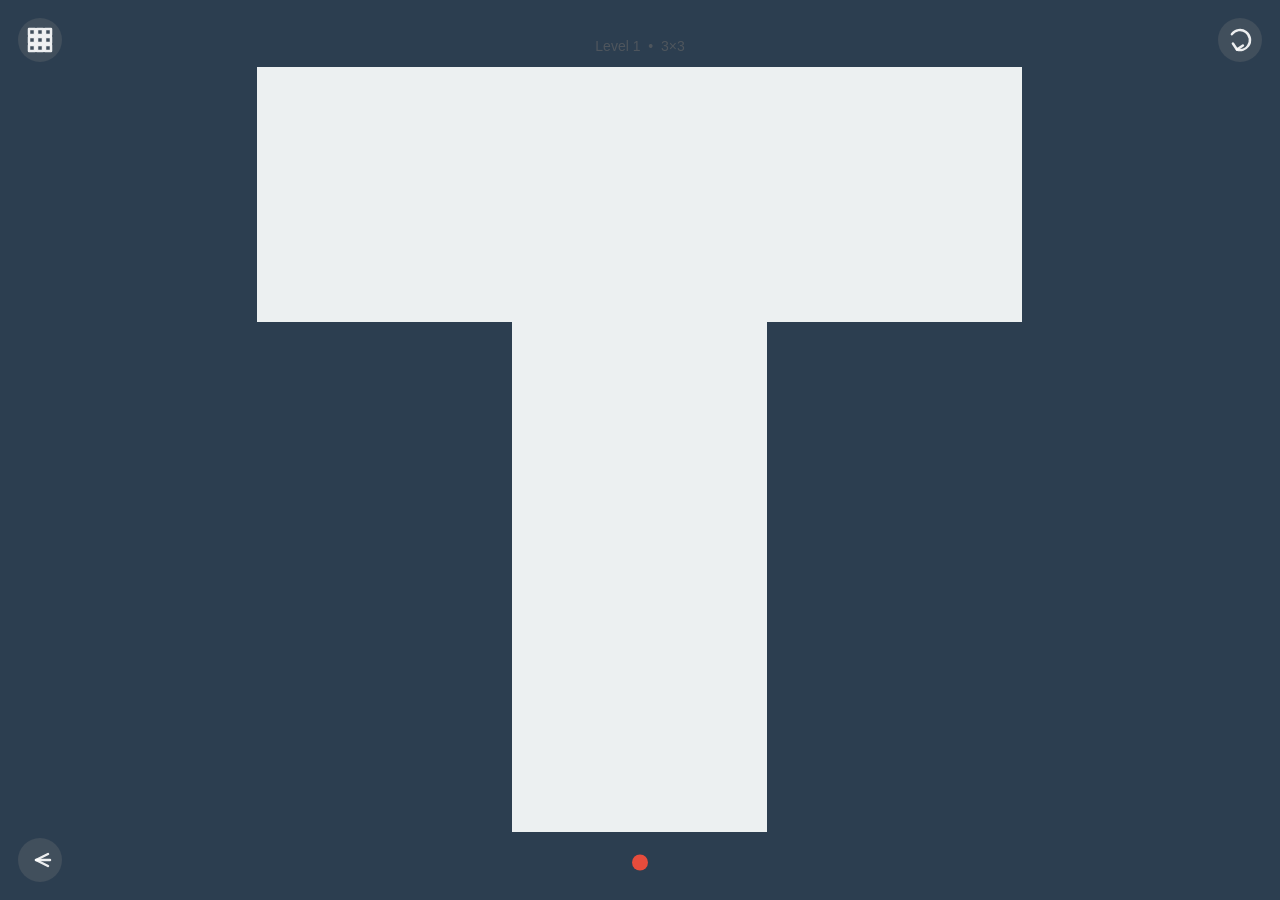
==== parity.html @ 7aa3ce38 "Add files via upload" ====
<!DOCTYPE html>
<html lang="en">
<head>
  <meta charset="UTF-8">
  <meta name="viewport" content="width=device-width, initial-scale=1.0, user-scalable=no">
  <title>Parity</title>
  <style>
    * {
      margin: 0;
      padding: 0;
      box-sizing: border-box;
    }
    html, body {
      width: 100%;
      height: 100%;
      overflow: hidden;
      touch-action: none;
      -webkit-touch-callout: none;
      -webkit-user-select: none;
      user-select: none;
    }
    canvas {
      display: block;
    }
  </style>
</head>
<body>
  <canvas id="game"></canvas>
  <script>
    // ============================================
    // PARITY PUZZLE GAME
    // Like Bicolor - make all cells match the background
    // ============================================

    const canvas = document.getElementById('game');
    const ctx = canvas.getContext('2d');

    // Color Palettes - muted, calm colors like Bicolor
    // tileA = target color (matches background), tileB = contrasting color
    const PALETTES = [
      { tileA: '#2C3E50', tileB: '#ECF0F1', dot: '#E74C3C', bg: '#2C3E50' },  // Dark blue-gray / Off-white
      { tileA: '#34495E', tileB: '#F5F5F5', dot: '#E67E22', bg: '#34495E' },  // Slate / White
      { tileA: '#1ABC9C', tileB: '#2C3E50', dot: '#F1C40F', bg: '#1ABC9C' },  // Teal / Dark
      { tileA: '#ECF0F1', tileB: '#3498DB', dot: '#E74C3C', bg: '#ECF0F1' },  // Off-white / Blue
      { tileA: '#9B59B6', tileB: '#ECF0F1', dot: '#F1C40F', bg: '#9B59B6' },  // Purple / White
      { tileA: '#2C3E50', tileB: '#1ABC9C', dot: '#E74C3C', bg: '#2C3E50' },  // Dark / Teal
      { tileA: '#E8E8E8', tileB: '#333333', dot: '#FF6B6B', bg: '#E8E8E8' },  // Light gray / Dark gray
      { tileA: '#3498DB', tileB: '#ECF0F1', dot: '#F39C12', bg: '#3498DB' },  // Blue / White
      { tileA: '#27AE60', tileB: '#2C3E50', dot: '#F1C40F', bg: '#27AE60' },  // Green / Dark
      { tileA: '#F5F5F5', tileB: '#E74C3C', dot: '#3498DB', bg: '#F5F5F5' },  // White / Red
    ];

    // Puzzle Generator
    // Creates puzzles by working backwards: apply taps to solved state
    function generatePuzzle(gridSize, taps, seed) {
      // Seeded random for reproducible puzzles
      function seededRandom(s) {
        return function() {
          s = Math.sin(s) * 10000;
          return s - Math.floor(s);
        };
      }
      const random = seededRandom(seed);

      // Create solved grid (all parity 0)
      const grid = [];
      for (let r = 0; r < gridSize; r++) {
        grid[r] = [];
        for (let c = 0; c < gridSize; c++) {
          grid[r][c] = { parity: 0 };
        }
      }

      // Generate unique tap positions
      const solution = [];
      const used = new Set();
      while (solution.length < taps) {
        const r = Math.floor(random() * gridSize);
        const c = Math.floor(random() * gridSize);
        const key = `${r},${c}`;
        if (!used.has(key)) {
          used.add(key);
          solution.push({ row: r, col: c });
        }
      }

      // Apply taps to create the puzzle (toggle row and column for each tap)
      for (const tap of solution) {
        // Toggle entire row
        for (let c = 0; c < gridSize; c++) {
          grid[tap.row][c].parity = (grid[tap.row][c].parity + 1) % 2;
        }
        // Toggle entire column (except tapped cell, already done)
        for (let r = 0; r < gridSize; r++) {
          if (r !== tap.row) {
            grid[r][tap.col].parity = (grid[r][tap.col].parity + 1) % 2;
          }
        }
      }

      return { grid, solution, tapsRequired: taps };
    }

    // Generate 100 levels with increasing difficulty
    function generateAllLevels() {
      const levels = [];
      let levelId = 1;

      // Difficulty progression
      const difficulties = [
        // Levels 1-3: 3x3, 1 tap (quick tutorial)
        ...Array(3).fill({ gridSize: 3, taps: 1 }),
        // Levels 4-12: 3x3, 2 taps
        ...Array(9).fill({ gridSize: 3, taps: 2 }),
        // Levels 13-20: 3x3, 3 taps
        ...Array(8).fill({ gridSize: 3, taps: 3 }),
        // Levels 21-28: 4x4, 2 taps
        ...Array(8).fill({ gridSize: 4, taps: 2 }),
        // Levels 29-36: 4x4, 3 taps
        ...Array(8).fill({ gridSize: 4, taps: 3 }),
        // Levels 37-44: 4x4, 4 taps
        ...Array(8).fill({ gridSize: 4, taps: 4 }),
        // Levels 45-52: 5x5, 3 taps
        ...Array(8).fill({ gridSize: 5, taps: 3 }),
        // Levels 53-60: 5x5, 4 taps
        ...Array(8).fill({ gridSize: 5, taps: 4 }),
        // Levels 61-68: 6x6, 4 taps
        ...Array(8).fill({ gridSize: 6, taps: 4 }),
        // Levels 69-76: 6x6, 5 taps
        ...Array(8).fill({ gridSize: 6, taps: 5 }),
        // Levels 77-84: 7x7, 4 taps
        ...Array(8).fill({ gridSize: 7, taps: 4 }),
        // Levels 85-92: 7x7, 5 taps
        ...Array(8).fill({ gridSize: 7, taps: 5 }),
        // Levels 93-100: 7x7, 6 taps
        ...Array(8).fill({ gridSize: 7, taps: 6 }),
      ];

      for (let i = 0; i < 100; i++) {
        const { gridSize, taps } = difficulties[i];
        const seed = 12345 + i * 777; // Consistent seeds for reproducible puzzles
        const puzzle = generatePuzzle(gridSize, taps, seed);

        levels.push({
          id: levelId++,
          gridSize,
          palette: i % PALETTES.length,
          initial: puzzle.grid,
          solution: puzzle.solution,
          tapsRequired: puzzle.tapsRequired,
        });
      }

      return levels;
    }

    const LEVELS = generateAllLevels();

    // Game State
    let state = {
      currentLevel: 0,
      grid: [],
      tapsRemaining: 0,
      history: [],
      completedLevels: [],
      showingLevelSelect: false,
      showingWin: false,
      winTime: 0,
      animating: false,
    };

    // Animation State
    let animations = [];

    // Layout
    let layout = {
      gridX: 0,
      gridY: 0,
      gridSize: 0,
      cellSize: 0,
    };

    // Input tracking
    let pointerStart = null;

    // ============================================
    // UTILITY FUNCTIONS
    // ============================================

    function deepCopy(obj) {
      return JSON.parse(JSON.stringify(obj));
    }

    function hexToRgba(hex, alpha) {
      const r = parseInt(hex.slice(1, 3), 16);
      const g = parseInt(hex.slice(3, 5), 16);
      const b = parseInt(hex.slice(5, 7), 16);
      return `rgba(${r}, ${g}, ${b}, ${alpha})`;
    }

    // ============================================
    // CANVAS SETUP
    // ============================================

    function resizeCanvas() {
      const dpr = window.devicePixelRatio || 1;
      canvas.width = window.innerWidth * dpr;
      canvas.height = window.innerHeight * dpr;
      canvas.style.width = window.innerWidth + 'px';
      canvas.style.height = window.innerHeight + 'px';
      ctx.scale(dpr, dpr);
      calculateLayout();
    }

    function calculateLayout() {
      const w = window.innerWidth;
      const h = window.innerHeight;
      const level = LEVELS[state.currentLevel];
      const gridCount = level ? level.gridSize : 3;

      // Grid takes 85% of the smaller dimension
      const maxSize = Math.min(w, h) * 0.85;
      layout.gridSize = maxSize;
      layout.cellSize = maxSize / gridCount;
      layout.gridX = (w - maxSize) / 2;
      layout.gridY = (h - maxSize) / 2;
    }

    // ============================================
    // LEVEL MANAGEMENT
    // ============================================

    function loadLevel(levelIndex) {
      const level = LEVELS[levelIndex];
      state.currentLevel = levelIndex;
      state.grid = deepCopy(level.initial);
      state.tapsRemaining = level.tapsRequired;
      state.history = [];
      state.showingWin = false;
      state.showingLevelSelect = false;
      state.animating = false;
      animations = [];
      calculateLayout();
      saveProgress();
    }

    function checkWin() {
      const level = LEVELS[state.currentLevel];
      const grid = state.grid;

      // Must use exactly the right number of taps
      if (state.tapsRemaining !== 0) return false;

      // All cells must be parity 0 (matching background)
      for (let r = 0; r < level.gridSize; r++) {
        for (let c = 0; c < level.gridSize; c++) {
          if (grid[r][c].parity !== 0) return false;
        }
      }
      return true;
    }

    function handleWin() {
      state.showingWin = true;
      state.winTime = performance.now();
      if (!state.completedLevels.includes(state.currentLevel)) {
        state.completedLevels.push(state.currentLevel);
      }
      saveProgress();
    }

    // ============================================
    // GAME LOGIC
    // ============================================

    function handleTap(row, col, tapX = 0.5, tapY = 0.5) {
      if (state.showingWin || state.showingLevelSelect || state.animating) return;
      if (state.tapsRemaining <= 0) return;

      const level = LEVELS[state.currentLevel];
      const gridSize = level.gridSize;

      // Block further taps during animation
      state.animating = true;

      // Save state for undo (including tapsRemaining)
      state.history.push({ grid: deepCopy(state.grid), tapsRemaining: state.tapsRemaining });

      // Decrement taps remaining
      state.tapsRemaining--;

      // Keep only last 50 moves for memory
      if (state.history.length > 50) {
        state.history.shift();
      }

      // Calculate max distance for wave timing
      let maxDist = 0;
      const pulseDuration = 300;
      const waveDelay = 80;

      // Tapped cell pulses first
      toggleCell(row, col, 0, 'pulse', pulseDuration);

      // Toggle rest of row with wave delay from tap point
      for (let c = 0; c < gridSize; c++) {
        if (c !== col) {
          const dist = Math.abs(c - col);
          maxDist = Math.max(maxDist, dist);
          toggleCell(row, c, dist * waveDelay, 'pulse', pulseDuration);
        }
      }

      // Toggle rest of column with wave delay from tap point
      for (let r = 0; r < gridSize; r++) {
        if (r !== row) {
          const dist = Math.abs(r - row);
          maxDist = Math.max(maxDist, dist);
          toggleCell(r, col, dist * waveDelay, 'pulse', pulseDuration);
        }
      }

      // Check win and re-enable tapping after animations complete
      const animDuration = maxDist * waveDelay + pulseDuration;
      setTimeout(() => {
        state.animating = false;
        if (checkWin()) {
          handleWin();
        }
      }, animDuration + 50);

      saveProgress();
    }

    function toggleCell(row, col, delay = 0, direction = 'horizontal', duration = 300) {
      const cell = state.grid[row][col];
      const previousParity = cell.parity;

      // Toggle parity
      cell.parity = (cell.parity + 1) % 2;

      // Add wave flip animation - stores previous state for smooth transition
      animations.push({
        type: 'flip',
        row,
        col,
        direction,
        startTime: performance.now() + delay,
        duration,
        previousParity,
      });
    }

    function undo() {
      if (state.history.length > 0 && !state.showingWin && !state.showingLevelSelect) {
        const prevState = state.history.pop();
        state.grid = prevState.grid;
        state.tapsRemaining = prevState.tapsRemaining;
        state.animating = false;
        animations = [];
        saveProgress();
      }
    }

    function resetLevel() {
      if (!state.showingLevelSelect) {
        loadLevel(state.currentLevel);
      }
    }

    // ============================================
    // PERSISTENCE
    // ============================================

    function saveProgress() {
      const saveData = {
        currentLevel: state.currentLevel,
        grid: state.grid,
        tapsRemaining: state.tapsRemaining,
        history: state.history,
        completedLevels: state.completedLevels,
      };
      try {
        localStorage.setItem('parity_save_v2', JSON.stringify(saveData));
      } catch (e) {
        // Storage might be full or unavailable
      }
    }

    function loadProgress() {
      try {
        const saved = localStorage.getItem('parity_save_v2');
        if (saved) {
          const data = JSON.parse(saved);
          state.completedLevels = data.completedLevels || [];
          if (data.currentLevel !== undefined && data.grid) {
            state.currentLevel = data.currentLevel;
            state.grid = data.grid;
            state.tapsRemaining = data.tapsRemaining;
            state.history = data.history || [];
            calculateLayout();
            return true;
          }
        }
      } catch (e) {
        // Corrupted save, start fresh
      }
      return false;
    }

    // ============================================
    // INPUT HANDLING
    // ============================================

    function getPointerPos(e) {
      const rect = canvas.getBoundingClientRect();
      const x = (e.touches ? e.touches[0].clientX : e.clientX) - rect.left;
      const y = (e.touches ? e.touches[0].clientY : e.clientY) - rect.top;
      return { x, y };
    }

    function screenToGrid(x, y) {
      const level = LEVELS[state.currentLevel];
      const gridSize = level.gridSize;

      const relX = x - layout.gridX;
      const relY = y - layout.gridY;

      if (relX < 0 || relY < 0 || relX > layout.gridSize || relY > layout.gridSize) {
        return null;
      }

      const col = Math.floor(relX / layout.cellSize);
      const row = Math.floor(relY / layout.cellSize);

      if (row < 0 || row >= gridSize || col < 0 || col >= gridSize) {
        return null;
      }

      return { row, col };
    }

    function checkCornerIcon(x, y) {
      const iconSize = 40;
      const margin = 20;
      const w = window.innerWidth;
      const h = window.innerHeight;

      // Top-left: Level select
      if (x < margin + iconSize && y < margin + iconSize) {
        return 'levelSelect';
      }
      // Top-right: Reset
      if (x > w - margin - iconSize && y < margin + iconSize) {
        return 'reset';
      }
      // Bottom-left: Undo
      if (x < margin + iconSize && y > h - margin - iconSize) {
        return 'undo';
      }
      return null;
    }

    function handlePointerDown(e) {
      e.preventDefault();
      pointerStart = getPointerPos(e);
    }

    function handlePointerUp(e) {
      e.preventDefault();
      if (!pointerStart) return;

      const pos = e.changedTouches ?
        { x: e.changedTouches[0].clientX - canvas.getBoundingClientRect().left,
          y: e.changedTouches[0].clientY - canvas.getBoundingClientRect().top } :
        getPointerPos(e);

      const dx = pos.x - pointerStart.x;
      const dy = pos.y - pointerStart.y;
      const dist = Math.sqrt(dx * dx + dy * dy);

      // Only register as tap if movement < 10px
      if (dist < 10) {
        handleClick(pos.x, pos.y);
      }

      pointerStart = null;
    }

    function handleClick(x, y) {
      // Check for win screen tap
      if (state.showingWin) {
        const elapsed = performance.now() - state.winTime;
        if (elapsed > 500) {
          // Auto-advance to next level or back to level select
          if (state.currentLevel < LEVELS.length - 1) {
            loadLevel(state.currentLevel + 1);
          } else {
            state.showingLevelSelect = true;
            state.showingWin = false;
          }
        }
        return;
      }

      // Check for level select screen
      if (state.showingLevelSelect) {
        const selected = getLevelSelectHit(x, y);
        if (selected !== null) {
          loadLevel(selected);
        }
        return;
      }

      // Check corner icons
      const icon = checkCornerIcon(x, y);
      if (icon === 'levelSelect') {
        state.showingLevelSelect = true;
        levelSelectPage = Math.floor(state.currentLevel / levelsPerPage);
        return;
      }
      if (icon === 'reset') {
        resetLevel();
        return;
      }
      if (icon === 'undo') {
        undo();
        return;
      }

      // Check grid tap
      const cell = screenToGrid(x, y);
      if (cell) {
        // Calculate tap position within cell (0-1 range)
        const cellX = layout.gridX + cell.col * layout.cellSize;
        const cellY = layout.gridY + cell.row * layout.cellSize;
        const tapX = (x - cellX) / layout.cellSize;
        const tapY = (y - cellY) / layout.cellSize;
        handleTap(cell.row, cell.col, tapX, tapY);
      }
    }

    function getLevelSelectHit(x, y) {
      const w = window.innerWidth;
      const h = window.innerHeight;
      const cols = 5;
      const rows = 4;
      const cellSize = Math.min(w * 0.9 / cols, h * 0.65 / rows);
      const gridW = cols * cellSize;
      const gridH = rows * cellSize;
      const startX = (w - gridW) / 2;
      const startY = (h - gridH) / 2 + 20;

      const totalPages = Math.ceil(LEVELS.length / levelsPerPage);

      // Check left arrow
      if (x < 50 && y > h / 2 - 30 && y < h / 2 + 30 && levelSelectPage > 0) {
        levelSelectPage--;
        return null;
      }

      // Check right arrow
      if (x > w - 50 && y > h / 2 - 30 && y < h / 2 + 30 && levelSelectPage < totalPages - 1) {
        levelSelectPage++;
        return null;
      }

      const col = Math.floor((x - startX) / cellSize);
      const row = Math.floor((y - startY) / cellSize);

      if (col >= 0 && col < cols && row >= 0 && row < rows) {
        const idx = row * cols + col;
        const level = levelSelectPage * levelsPerPage + idx;
        if (level < LEVELS.length) {
          return level;
        }
      }
      return null;
    }

    // ============================================
    // RENDERING
    // ============================================

    function render() {
      const now = performance.now();
      const w = window.innerWidth;
      const h = window.innerHeight;
      const level = LEVELS[state.currentLevel];
      const palette = PALETTES[level.palette];

      // Clear with background color (target color = tileA)
      ctx.fillStyle = palette.bg;
      ctx.fillRect(0, 0, w, h);

      if (state.showingLevelSelect) {
        renderLevelSelect();
      } else {
        renderGrid(now);
        renderTapsRemaining();
        renderCornerIcons();

        if (state.showingWin) {
          renderWinOverlay(now);
        }
      }

      // Clean up finished animations
      animations = animations.filter(a => now < a.startTime + a.duration);

      requestAnimationFrame(render);
    }

    function renderGrid(now) {
      const level = LEVELS[state.currentLevel];
      const palette = PALETTES[level.palette];
      const gridSize = level.gridSize;

      for (let r = 0; r < gridSize; r++) {
        for (let c = 0; c < gridSize; c++) {
          const cell = state.grid[r][c];
          // Round to whole pixels and add 1px overlap to prevent gaps
          const x = Math.floor(layout.gridX + c * layout.cellSize);
          const y = Math.floor(layout.gridY + r * layout.cellSize);
          const centerX = x + layout.cellSize / 2;
          const centerY = y + layout.cellSize / 2;

          // Get slide animation for this cell (active or pending)
          let slideAnim = null;

          for (const anim of animations) {
            if (anim.row === r && anim.col === c && anim.type === 'flip') {
              const elapsed = now - anim.startTime;
              if (elapsed < anim.duration) {
                slideAnim = { elapsed, anim };
              }
            }
          }

          // Draw cell with pulse compression animation
          const baseSize = layout.cellSize;

          // Helper to draw rect with individual corner radii [tl, tr, br, bl]
          function drawRoundedRectCorners(rx, ry, rw, rh, radii) {
            const [tl, tr, br, bl] = radii;
            ctx.beginPath();
            ctx.moveTo(rx + tl, ry);
            ctx.lineTo(rx + rw - tr, ry);
            if (tr > 0) {
              ctx.arcTo(rx + rw, ry, rx + rw, ry + tr, tr);
            }
            ctx.lineTo(rx + rw, ry + rh - br);
            if (br > 0) {
              ctx.arcTo(rx + rw, ry + rh, rx + rw - br, ry + rh, br);
            }
            ctx.lineTo(rx + bl, ry + rh);
            if (bl > 0) {
              ctx.arcTo(rx, ry + rh, rx, ry + rh - bl, bl);
            }
            ctx.lineTo(rx, ry + tl);
            if (tl > 0) {
              ctx.arcTo(rx, ry, rx + tl, ry, tl);
            }
            ctx.closePath();
            ctx.fill();
          }

          // Helper to blend two hex colors
          function blendColors(color1, color2, t) {
            const r1 = parseInt(color1.slice(1, 3), 16);
            const g1 = parseInt(color1.slice(3, 5), 16);
            const b1 = parseInt(color1.slice(5, 7), 16);
            const r2 = parseInt(color2.slice(1, 3), 16);
            const g2 = parseInt(color2.slice(3, 5), 16);
            const b2 = parseInt(color2.slice(5, 7), 16);
            const rm = Math.round(r1 + (r2 - r1) * t);
            const gm = Math.round(g1 + (g2 - g1) * t);
            const bm = Math.round(b1 + (b2 - b1) * t);
            return `rgb(${rm},${gm},${bm})`;
          }

          // Get current display parity for this cell
          let displayParity = cell.parity;
          let isAnimating = false;
          let animProgress = 0;

          if (slideAnim) {
            const { elapsed, anim } = slideAnim;
            if (elapsed < 0) {
              displayParity = anim.previousParity;
            } else {
              isAnimating = true;
              animProgress = elapsed / anim.duration;
              displayParity = animProgress < 0.5 ? anim.previousParity : cell.parity;
            }
          }

          if (isAnimating) {
            const { elapsed, anim } = slideAnim;
            const prevColor = anim.previousParity === 0 ? palette.tileA : palette.tileB;
            const currColor = cell.parity === 0 ? palette.tileA : palette.tileB;
            const t = animProgress;

            // Fluffy pulse: 1.0 → 0.85 → 1.0
            const pulseAmount = Math.sin(t * Math.PI);
            const scale = 1 - 0.15 * pulseAmount;

            // Rounding during animation
            const animRadius = baseSize * 0.2 * pulseAmount;

            // Smooth color blend through midpoint
            let displayColor;
            if (t < 0.35) {
              displayColor = blendColors(prevColor, currColor, t / 0.35 * 0.5);
            } else if (t < 0.65) {
              displayColor = blendColors(prevColor, currColor, 0.5);
            } else {
              displayColor = blendColors(prevColor, currColor, 0.5 + (t - 0.65) / 0.35 * 0.5);
            }

            // Calculate scaled dimensions from center
            const scaledSize = baseSize * scale;
            const offsetX = (baseSize - scaledSize) / 2;
            const offsetY = (baseSize - scaledSize) / 2;

            // Draw scaled rounded cell
            ctx.fillStyle = displayColor;
            drawRoundedRectCorners(x + offsetX, y + offsetY, scaledSize, scaledSize, [animRadius, animRadius, animRadius, animRadius]);
          } else {
            // No animation - draw simple rectangle
            ctx.fillStyle = displayParity === 0 ? palette.tileA : palette.tileB;
            ctx.fillRect(Math.floor(x), Math.floor(y), Math.ceil(baseSize), Math.ceil(baseSize));
          }
        }
      }
    }

    function renderTapsRemaining() {
      const w = window.innerWidth;
      const level = LEVELS[state.currentLevel];
      const palette = PALETTES[level.palette];

      // Draw taps remaining as dots at bottom center
      const dotRadius = 8;
      const dotSpacing = 24;
      const totalTaps = level.tapsRequired;
      const totalWidth = (totalTaps - 1) * dotSpacing;
      const startX = w / 2 - totalWidth / 2;
      const dotY = layout.gridY + layout.gridSize + 30;

      for (let i = 0; i < totalTaps; i++) {
        ctx.beginPath();
        ctx.arc(startX + i * dotSpacing, dotY, dotRadius, 0, Math.PI * 2);
        // Filled for remaining, hollow for used
        if (i < state.tapsRemaining) {
          ctx.fillStyle = palette.dot;
          ctx.fill();
        } else {
          ctx.strokeStyle = hexToRgba(palette.dot, 0.3);
          ctx.lineWidth = 2;
          ctx.stroke();
        }
      }

      // Show level number and grid size
      ctx.fillStyle = hexToRgba('#666666', 0.6);
      ctx.font = '14px -apple-system, BlinkMacSystemFont, sans-serif';
      ctx.textAlign = 'center';
      ctx.textBaseline = 'middle';
      ctx.fillText(`Level ${state.currentLevel + 1}  •  ${level.gridSize}×${level.gridSize}`, w / 2, layout.gridY - 20);

      // Show message if out of taps but not solved
      if (state.tapsRemaining === 0 && !state.animating) {
        // Check if solved
        let solved = true;
        for (let r = 0; r < level.gridSize && solved; r++) {
          for (let c = 0; c < level.gridSize && solved; c++) {
            if (state.grid[r][c].parity !== 0) solved = false;
          }
        }
        if (!solved) {
          ctx.fillStyle = hexToRgba('#e74c3c', 0.8);
          ctx.font = '16px -apple-system, BlinkMacSystemFont, sans-serif';
          ctx.fillText('Tap undo or reset to try again', w / 2, dotY + 30);
        }
      }
    }

    function renderCornerIcons() {
      const iconSize = 24;
      const margin = 28;
      const w = window.innerWidth;
      const h = window.innerHeight;
      const bgSize = 44;

      // Draw semi-transparent backgrounds for better visibility
      ctx.fillStyle = 'rgba(128, 128, 128, 0.25)';

      // Top-left background
      ctx.beginPath();
      ctx.arc(margin + iconSize / 2, margin + iconSize / 2, bgSize / 2, 0, Math.PI * 2);
      ctx.fill();

      // Top-right background
      ctx.beginPath();
      ctx.arc(w - margin - iconSize / 2, margin + iconSize / 2, bgSize / 2, 0, Math.PI * 2);
      ctx.fill();

      // Bottom-left background
      ctx.beginPath();
      ctx.arc(margin + iconSize / 2, h - margin - iconSize / 2, bgSize / 2, 0, Math.PI * 2);
      ctx.fill();

      // Icon stroke style - use contrasting color
      ctx.strokeStyle = 'rgba(255, 255, 255, 0.9)';
      ctx.lineWidth = 2.5;
      ctx.lineCap = 'round';
      ctx.lineJoin = 'round';

      // Top-left: Grid icon (level select)
      const gx = margin;
      const gy = margin;
      const gs = iconSize / 3;
      for (let i = 0; i < 3; i++) {
        for (let j = 0; j < 3; j++) {
          ctx.strokeRect(gx + j * gs + 1, gy + i * gs + 1, gs - 2, gs - 2);
        }
      }

      // Top-right: Refresh icon (reset)
      const rx = w - margin - iconSize / 2;
      const ry = margin + iconSize / 2;
      const rr = iconSize / 2 - 2;
      ctx.beginPath();
      ctx.arc(rx, ry, rr, -Math.PI * 0.8, Math.PI * 0.6);
      ctx.stroke();
      // Arrow head
      const arrowX = rx + rr * Math.cos(Math.PI * 0.6);
      const arrowY = ry + rr * Math.sin(Math.PI * 0.6);
      ctx.beginPath();
      ctx.moveTo(arrowX - 4, arrowY - 6);
      ctx.lineTo(arrowX, arrowY);
      ctx.lineTo(arrowX + 6, arrowY - 4);
      ctx.stroke();

      // Bottom-left: Undo arrow
      const ux = margin + iconSize / 2;
      const uy = h - margin - iconSize / 2;
      ctx.beginPath();
      ctx.moveTo(ux + 8, uy - 6);
      ctx.lineTo(ux - 4, uy);
      ctx.lineTo(ux + 8, uy + 6);
      ctx.stroke();
      ctx.beginPath();
      ctx.moveTo(ux - 4, uy);
      ctx.lineTo(ux + 10, uy);
      ctx.stroke();
    }

    // Level select pagination
    let levelSelectPage = 0;
    const levelsPerPage = 20;

    function renderLevelSelect() {
      const w = window.innerWidth;
      const h = window.innerHeight;
      const cols = 5;
      const rows = 4;
      const cellSize = Math.min(w * 0.9 / cols, h * 0.65 / rows);
      const gridW = cols * cellSize;
      const gridH = rows * cellSize;
      const startX = (w - gridW) / 2;
      const startY = (h - gridH) / 2 + 20;

      const totalPages = Math.ceil(LEVELS.length / levelsPerPage);
      const startLevel = levelSelectPage * levelsPerPage;
      const endLevel = Math.min(startLevel + levelsPerPage, LEVELS.length);

      // Background
      ctx.fillStyle = PALETTES[0].bg;
      ctx.fillRect(0, 0, w, h);

      // Title with page info
      ctx.fillStyle = '#666666';
      ctx.font = 'bold 20px -apple-system, BlinkMacSystemFont, sans-serif';
      ctx.textAlign = 'center';
      ctx.fillText(`Levels ${startLevel + 1}-${endLevel}`, w / 2, startY - 30);

      // Level cells
      for (let i = startLevel; i < endLevel; i++) {
        const idx = i - startLevel;
        const row = Math.floor(idx / cols);
        const col = idx % cols;
        const x = startX + col * cellSize + 4;
        const y = startY + row * cellSize + 4;
        const size = cellSize - 8;

        const level = LEVELS[i];
        const palette = PALETTES[level.palette];
        const completed = state.completedLevels.includes(i);

        // Cell background
        ctx.fillStyle = completed ? palette.tileA : palette.tileB;
        ctx.fillRect(x, y, size, size);

        // Level number
        ctx.fillStyle = completed ? '#ffffff' : '#555555';
        ctx.font = 'bold 16px -apple-system, BlinkMacSystemFont, sans-serif';
        ctx.textAlign = 'center';
        ctx.textBaseline = 'middle';
        ctx.fillText(String(i + 1), x + size / 2, y + size / 2);

        // Small indicator for taps required
        ctx.fillStyle = hexToRgba('#666666', 0.5);
        ctx.font = '10px -apple-system, BlinkMacSystemFont, sans-serif';
        ctx.fillText(`${level.tapsRequired} tap${level.tapsRequired > 1 ? 's' : ''}`, x + size / 2, y + size - 10);
      }

      // Page navigation arrows
      ctx.fillStyle = '#666666';
      ctx.font = 'bold 30px -apple-system, BlinkMacSystemFont, sans-serif';
      ctx.textBaseline = 'middle';

      // Left arrow
      if (levelSelectPage > 0) {
        ctx.textAlign = 'left';
        ctx.fillText('‹', 20, h / 2);
      }

      // Right arrow
      if (levelSelectPage < totalPages - 1) {
        ctx.textAlign = 'right';
        ctx.fillText('›', w - 20, h / 2);
      }

      // Page dots
      const dotY = startY + gridH + 25;
      const dotSpacing = 15;
      const dotsStartX = w / 2 - (totalPages - 1) * dotSpacing / 2;
      for (let p = 0; p < totalPages; p++) {
        ctx.beginPath();
        ctx.arc(dotsStartX + p * dotSpacing, dotY, p === levelSelectPage ? 5 : 3, 0, Math.PI * 2);
        ctx.fillStyle = p === levelSelectPage ? '#666666' : '#cccccc';
        ctx.fill();
      }
    }

    function renderWinOverlay(now) {
      const w = window.innerWidth;
      const h = window.innerHeight;
      const elapsed = now - state.winTime;
      const alpha = Math.min(1, elapsed / 300) * 0.85;

      // Semi-transparent overlay
      ctx.fillStyle = hexToRgba('#ffffff', alpha);
      ctx.fillRect(0, 0, w, h);

      if (elapsed > 200) {
        const textAlpha = Math.min(1, (elapsed - 200) / 200);
        ctx.fillStyle = hexToRgba('#555555', textAlpha);
        ctx.font = 'bold 32px -apple-system, BlinkMacSystemFont, sans-serif';
        ctx.textAlign = 'center';
        ctx.textBaseline = 'middle';

        const isLastLevel = state.currentLevel === LEVELS.length - 1;
        const message = isLastLevel ? 'Congratulations!' : 'Level Complete!';
        ctx.fillText(message, w / 2, h / 2 - 20);

        ctx.font = '18px -apple-system, BlinkMacSystemFont, sans-serif';
        const subMessage = isLastLevel ? 'You finished all levels!' : 'Tap to continue';
        ctx.fillText(subMessage, w / 2, h / 2 + 20);
      }
    }

    // ============================================
    // INITIALIZATION
    // ============================================

    function init() {
      // Setup canvas
      resizeCanvas();
      window.addEventListener('resize', resizeCanvas);

      // Load saved progress or start fresh
      if (!loadProgress()) {
        loadLevel(0);
      }

      // Input events
      canvas.addEventListener('pointerdown', handlePointerDown);
      canvas.addEventListener('pointerup', handlePointerUp);
      canvas.addEventListener('pointercancel', () => { pointerStart = null; });

      // Prevent context menu on long press
      canvas.addEventListener('contextmenu', e => e.preventDefault());

      // Save on visibility change and before unload
      document.addEventListener('visibilitychange', () => {
        if (document.visibilityState === 'hidden') {
          saveProgress();
        }
      });
      window.addEventListener('beforeunload', saveProgress);

      // Start render loop
      requestAnimationFrame(render);
    }

    init();
  </script>
</body>
</html>
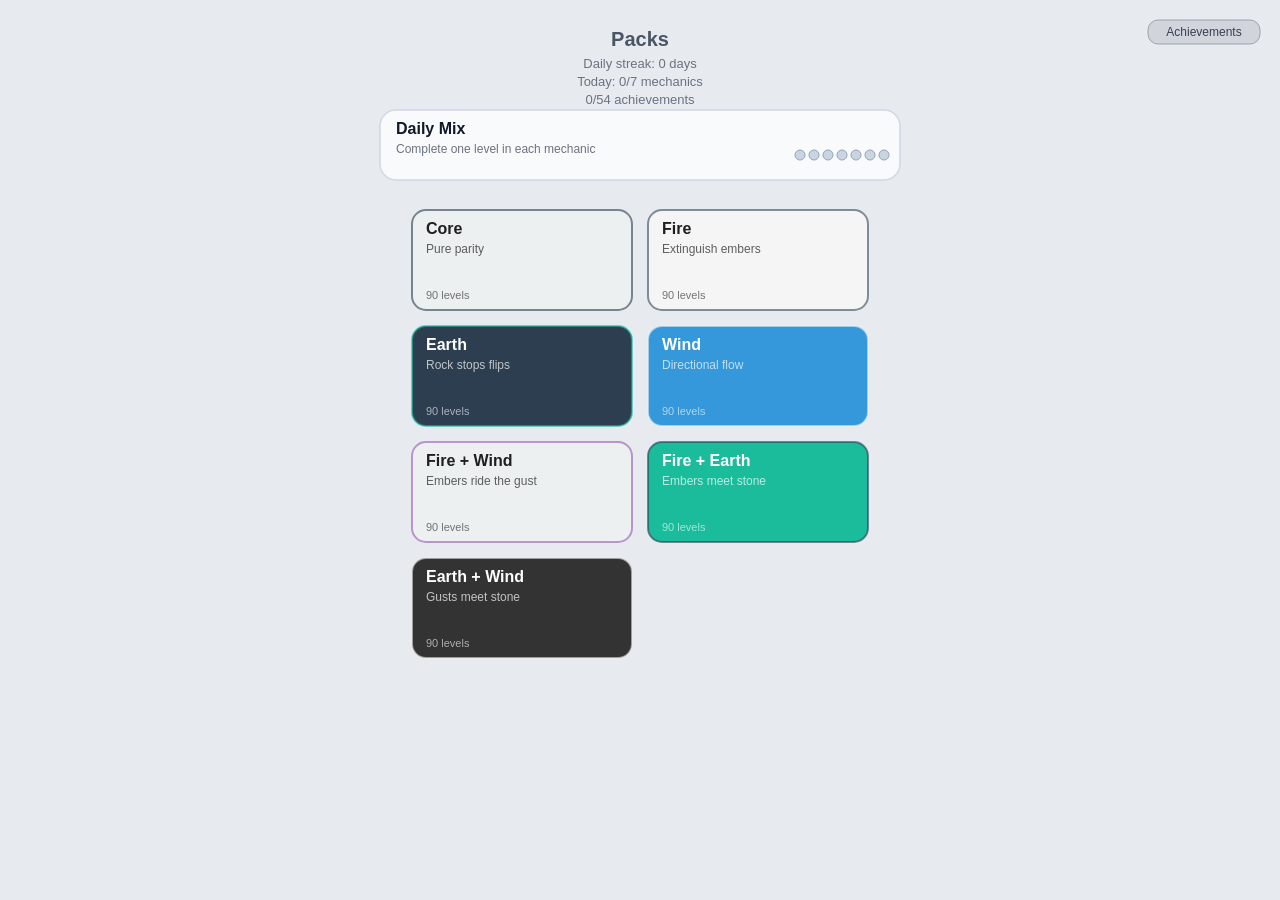
==== commit 672a4a00: "updated puzzle" ====
--- a/parity.html
+++ b/parity.html
@@ -50,123 +50,1551 @@
       { tileA: '#F5F5F5', tileB: '#E74C3C', dot: '#3498DB', bg: '#F5F5F5' },  // White / Red
     ];
 
-    // Puzzle Generator
-    // Creates puzzles by working backwards: apply taps to solved state
-    function generatePuzzle(gridSize, taps, seed) {
-      // Seeded random for reproducible puzzles
-      function seededRandom(s) {
-        return function() {
-          s = Math.sin(s) * 10000;
-          return s - Math.floor(s);
-        };
-      }
-      const random = seededRandom(seed);
-
-      // Create solved grid (all parity 0)
+    // Build puzzles from fixed solutions
+    function buildGridFromSolution(gridSize, solution, options = {}) {
       const grid = [];
       for (let r = 0; r < gridSize; r++) {
         grid[r] = [];
         for (let c = 0; c < gridSize; c++) {
-          grid[r][c] = { parity: 0 };
-        }
-      }
-
-      // Generate unique tap positions
-      const solution = [];
-      const used = new Set();
-      while (solution.length < taps) {
+          grid[r][c] = { parity: 0, dot: 0, block: 0, echo: 0, wind: 0, windDir: 0 };
+        }
+      }
+
+      const blockMask = options.blocks || null;
+      if (blockMask) {
+        for (const block of blockMask) {
+          grid[block.row][block.col].block = 1;
+        }
+      }
+
+      const echoCells = options.echoCells || null;
+      let echoState = null;
+      if (echoCells) {
+        for (const cell of echoCells) {
+          grid[cell.row][cell.col].echo = 1;
+        }
+        if (options.mechanic === 'echo') {
+          const remaining = new Set(echoCells.map(cell => `${cell.row},${cell.col}`));
+          echoState = { remaining, consumeGrid: false };
+        }
+      }
+
+      const windCells = options.windCells || null;
+      if (windCells) {
+        for (const cell of windCells) {
+          grid[cell.row][cell.col].wind = 1;
+          grid[cell.row][cell.col].windDir = cell.dir;
+        }
+      }
+
+      for (const tap of solution) {
+        applyTapToGrid(grid, tap.row, tap.col, gridSize, options.mechanic || 'classic', blockMask, echoState);
+      }
+
+      if (windCells) {
+        for (const cell of windCells) {
+          grid[cell.row][cell.col].wind = 1;
+          grid[cell.row][cell.col].windDir = cell.dir;
+        }
+      }
+
+      return grid;
+    }
+
+    function createSeededRandom(seed) {
+      return function() {
+        seed = Math.sin(seed) * 10000;
+        return seed - Math.floor(seed);
+      };
+    }
+
+    function mechanicHas(mechanic, token) {
+      if (!mechanic) return false;
+      if (mechanic === token) return true;
+      if (mechanic === 'classic') return token === 'classic';
+      return mechanic.split('+').includes(token);
+    }
+
+    function scorePuzzleInterestingness(grid, solution, gridSize) {
+      let score = 0;
+
+      let parity1Count = 0;
+      for (let r = 0; r < gridSize; r++) {
+        for (let c = 0; c < gridSize; c++) {
+          if (grid[r][c].parity === 1) {
+            parity1Count++;
+          }
+        }
+      }
+
+      const totalCells = gridSize * gridSize;
+      const parity1Ratio = parity1Count / totalCells;
+      const optimalRatio = 0.45;
+      const ratioScore = 18 * (1 - Math.abs(parity1Ratio - optimalRatio) / optimalRatio);
+      score += Math.max(0, ratioScore);
+
+      let solidBlocks = 0;
+      for (let r = 0; r < gridSize - 1; r++) {
+        for (let c = 0; c < gridSize - 1; c++) {
+          const p00 = grid[r][c].parity;
+          const p01 = grid[r][c + 1].parity;
+          const p10 = grid[r + 1][c].parity;
+          const p11 = grid[r + 1][c + 1].parity;
+          if (p00 === p01 && p01 === p10 && p10 === p11) {
+            solidBlocks++;
+          }
+        }
+      }
+      const maxBlocks = (gridSize - 1) * (gridSize - 1);
+      const solidPenalty = 12 * (solidBlocks / Math.max(1, maxBlocks));
+      score += 12 - solidPenalty;
+
+      let adjacentPairs = 0;
+      let alignedPairs = 0;
+      for (let i = 0; i < solution.length; i++) {
+        for (let j = i + 1; j < solution.length; j++) {
+          const dr = Math.abs(solution[i].row - solution[j].row);
+          const dc = Math.abs(solution[i].col - solution[j].col);
+          if (dr <= 1 && dc <= 1) adjacentPairs++;
+          if (solution[i].row === solution[j].row || solution[i].col === solution[j].col) alignedPairs++;
+        }
+      }
+      const maxPairs = solution.length * (solution.length - 1) / 2;
+      score += 18 * (1 - adjacentPairs / Math.max(1, maxPairs));
+      score += 18 * (1 - alignedPairs / Math.max(1, maxPairs));
+
+      const toggleCounts = buildToggleCounts(gridSize, solution);
+
+      let multiToggleCells = 0;
+      for (let r = 0; r < gridSize; r++) {
+        for (let c = 0; c < gridSize; c++) {
+          if (toggleCounts[r][c] >= 2) multiToggleCells++;
+        }
+      }
+      score += 30 * (multiToggleCells / totalCells);
+
+      return score;
+    }
+
+    function buildToggleCounts(gridSize, solution) {
+      const counts = [];
+      for (let r = 0; r < gridSize; r++) {
+        counts[r] = [];
+        for (let c = 0; c < gridSize; c++) {
+          counts[r][c] = 0;
+        }
+      }
+
+      for (const tap of solution) {
+        for (let c = 0; c < gridSize; c++) {
+          counts[tap.row][c]++;
+        }
+        for (let r = 0; r < gridSize; r++) {
+          if (r !== tap.row) {
+            counts[r][tap.col]++;
+          }
+        }
+      }
+
+      return counts;
+    }
+
+    function buildToggleCountsForMechanic(gridSize, solution, mechanic, blocks = null, winds = null) {
+      const hasBlocks = mechanicHas(mechanic, 'blocks');
+      const hasWind = mechanicHas(mechanic, 'wind');
+
+      if (!hasBlocks && !hasWind) {
+        return buildToggleCounts(gridSize, solution);
+      }
+
+      const counts = [];
+      const grid = [];
+      for (let r = 0; r < gridSize; r++) {
+        counts[r] = [];
+        grid[r] = [];
+        for (let c = 0; c < gridSize; c++) {
+          counts[r][c] = 0;
+          grid[r][c] = { block: 0, wind: 0, windDir: 0 };
+        }
+      }
+
+      if (blocks) {
+        for (const block of blocks) {
+          grid[block.row][block.col].block = 1;
+        }
+      }
+
+      if (winds) {
+        for (const cell of winds) {
+          grid[cell.row][cell.col].wind = 1;
+          grid[cell.row][cell.col].windDir = cell.dir;
+        }
+      }
+
+      const isBlocked = (r, c) => hasBlocks && grid[r][c].block === 1;
+
+      for (const tap of solution) {
+        if (hasBlocks && isBlocked(tap.row, tap.col)) {
+          continue;
+        }
+
+        const windQueue = [];
+        const queueWind = (r, c) => {
+          if (!hasWind) return;
+          if (grid[r][c].wind !== 1) return;
+          const dir = grid[r][c].windDir;
+          grid[r][c].wind = 0;
+          grid[r][c].windDir = 0;
+          windQueue.push({ row: r, col: c, dir });
+        };
+
+        const toggleCell = (r, c) => {
+          counts[r][c] += 1;
+          queueWind(r, c);
+        };
+
+        const processWindQueue = () => {
+          if (!hasWind) return;
+          while (windQueue.length) {
+            const wind = windQueue.shift();
+            const delta = DIR_VECTORS[wind.dir % 4] || DIR_VECTORS[0];
+            let r = wind.row + delta.dr;
+            let c = wind.col + delta.dc;
+            while (r >= 0 && r < gridSize && c >= 0 && c < gridSize) {
+              if (hasBlocks && isBlocked(r, c)) {
+                break;
+              }
+              toggleCell(r, c);
+              r += delta.dr;
+              c += delta.dc;
+            }
+          }
+        };
+
+        if (hasWind && grid[tap.row][tap.col].wind === 1) {
+          toggleCell(tap.row, tap.col);
+          processWindQueue();
+          continue;
+        }
+
+        toggleCell(tap.row, tap.col);
+
+        for (let c = tap.col - 1; c >= 0; c--) {
+          if (isBlocked(tap.row, c)) {
+            break;
+          }
+          toggleCell(tap.row, c);
+        }
+
+        for (let c = tap.col + 1; c < gridSize; c++) {
+          if (isBlocked(tap.row, c)) {
+            break;
+          }
+          toggleCell(tap.row, c);
+        }
+
+        for (let r = tap.row - 1; r >= 0; r--) {
+          if (isBlocked(r, tap.col)) {
+            break;
+          }
+          toggleCell(r, tap.col);
+        }
+
+        for (let r = tap.row + 1; r < gridSize; r++) {
+          if (isBlocked(r, tap.col)) {
+            break;
+          }
+          toggleCell(r, tap.col);
+        }
+
+        processWindQueue();
+      }
+
+      return counts;
+    }
+
+    function verifyPuzzleSolution(grid, gridSize, solution, mechanic, blocks = null, winds = null) {
+      const counts = buildToggleCountsForMechanic(gridSize, solution, mechanic, blocks, winds);
+      const hasDots = mechanicHas(mechanic, 'dots');
+      for (let r = 0; r < gridSize; r++) {
+        for (let c = 0; c < gridSize; c++) {
+          const cell = grid[r][c];
+          const toggles = counts[r][c] % 2;
+          if ((cell.parity + toggles) % 2 !== 0) {
+            return false;
+          }
+          if (hasDots && cell.dot === 1 && counts[r][c] === 0) {
+            return false;
+          }
+        }
+      }
+      return true;
+    }
+
+    function buildBlockMask(gridSize, seed, count, forbiddenKeys = new Set()) {
+      const random = createSeededRandom(seed);
+      const blocks = [];
+      const used = new Set(forbiddenKeys);
+      let attempts = 0;
+
+      while (blocks.length < count && attempts < count * 40) {
         const r = Math.floor(random() * gridSize);
         const c = Math.floor(random() * gridSize);
         const key = `${r},${c}`;
         if (!used.has(key)) {
           used.add(key);
-          solution.push({ row: r, col: c });
-        }
-      }
-
-      // Apply taps to create the puzzle (toggle row and column for each tap)
+          blocks.push({ row: r, col: c });
+        }
+        attempts++;
+      }
+
+      return blocks;
+    }
+
+    function buildEchoLayout(gridSize, solution, seed) {
+      const random = createSeededRandom(seed);
+      const solutionKeys = new Set(solution.map(tap => `${tap.row},${tap.col}`));
+      const solutionRows = new Set(solution.map(tap => tap.row));
+      const solutionCols = new Set(solution.map(tap => tap.col));
+
+      const targetCount = Math.max(2, Math.min(gridSize + 1, Math.floor(gridSize * 0.6)));
+      const maxCount = Math.min(gridSize + 2, gridSize * gridSize - solution.length);
+
+      const candidates = [];
+      for (let r = 0; r < gridSize; r++) {
+        for (let c = 0; c < gridSize; c++) {
+          const key = `${r},${c}`;
+          if (solutionKeys.has(key)) continue;
+          if (solutionRows.has(r) || solutionCols.has(c)) {
+            candidates.push({ row: r, col: c });
+          }
+        }
+      }
+
+      if (candidates.length === 0) return [];
+
+      for (let i = candidates.length - 1; i > 0; i--) {
+        const j = Math.floor(random() * (i + 1));
+        [candidates[i], candidates[j]] = [candidates[j], candidates[i]];
+      }
+
+      const used = new Set();
+      const echoes = [];
+
+      const findSecondary = (primary) => {
+        const secondary = [];
+        for (let r = 0; r < gridSize; r++) {
+          for (let c = 0; c < gridSize; c++) {
+            const key = `${r},${c}`;
+            if (solutionKeys.has(key) || used.has(key)) continue;
+            if (solutionRows.has(r) || solutionCols.has(c)) continue;
+            if (r === primary.row || c === primary.col) {
+              secondary.push({ row: r, col: c });
+            }
+          }
+        }
+        if (secondary.length === 0) return null;
+        return secondary[Math.floor(random() * secondary.length)];
+      };
+
+      const chainTarget = Math.max(1, Math.floor(targetCount * 0.3));
+      let chains = 0;
+      for (const primary of candidates) {
+        if (chains >= chainTarget) break;
+        const key = `${primary.row},${primary.col}`;
+        if (used.has(key)) continue;
+        const secondary = findSecondary(primary);
+        if (!secondary) continue;
+        const secondaryKey = `${secondary.row},${secondary.col}`;
+        used.add(key);
+        used.add(secondaryKey);
+        echoes.push(primary, secondary);
+        chains++;
+      }
+
+      for (const candidate of candidates) {
+        if (echoes.length >= targetCount) break;
+        const key = `${candidate.row},${candidate.col}`;
+        if (used.has(key)) continue;
+        used.add(key);
+        echoes.push(candidate);
+      }
+
+      const hasEchoInRowCol = (tap) => {
+        return echoes.some(cell => cell.row === tap.row || cell.col === tap.col);
+      };
+
       for (const tap of solution) {
-        // Toggle entire row
+        if (hasEchoInRowCol(tap)) continue;
+        const options = [];
+        for (let r = 0; r < gridSize; r++) {
+          const key = `${r},${tap.col}`;
+          if (!solutionKeys.has(key) && !used.has(key)) {
+            options.push({ row: r, col: tap.col });
+          }
+        }
         for (let c = 0; c < gridSize; c++) {
-          grid[tap.row][c].parity = (grid[tap.row][c].parity + 1) % 2;
-        }
-        // Toggle entire column (except tapped cell, already done)
-        for (let r = 0; r < gridSize; r++) {
-          if (r !== tap.row) {
-            grid[r][tap.col].parity = (grid[r][tap.col].parity + 1) % 2;
-          }
-        }
-      }
-
-      return { grid, solution, tapsRequired: taps };
-    }
-
-    // Generate 100 levels with increasing difficulty
-    function generateAllLevels() {
+          const key = `${tap.row},${c}`;
+          if (!solutionKeys.has(key) && !used.has(key)) {
+            options.push({ row: tap.row, col: c });
+          }
+        }
+        if (options.length > 0) {
+          const pick = options[Math.floor(random() * options.length)];
+          const key = `${pick.row},${pick.col}`;
+          used.add(key);
+          echoes.push(pick);
+        }
+      }
+
+      if (echoes.length > maxCount) {
+        const required = new Set();
+        for (const tap of solution) {
+          const match = echoes.find(cell => cell.row === tap.row || cell.col === tap.col);
+          if (match) required.add(`${match.row},${match.col}`);
+        }
+        const secondaryCandidates = echoes.filter(cell => {
+          if (solutionRows.has(cell.row) || solutionCols.has(cell.col)) return false;
+          return echoes.some(primary => (solutionRows.has(primary.row) || solutionCols.has(primary.col)) &&
+            (primary.row === cell.row || primary.col === cell.col));
+        });
+        if (secondaryCandidates.length > 0) {
+          const keep = secondaryCandidates[Math.floor(random() * secondaryCandidates.length)];
+          required.add(`${keep.row},${keep.col}`);
+        }
+
+        const removable = echoes.filter(cell => !required.has(`${cell.row},${cell.col}`));
+        for (let i = removable.length - 1; i >= 0 && echoes.length > maxCount; i--) {
+          const key = `${removable[i].row},${removable[i].col}`;
+          used.delete(key);
+          const idx = echoes.findIndex(cell => cell.row === removable[i].row && cell.col === removable[i].col);
+          if (idx !== -1) echoes.splice(idx, 1);
+        }
+      }
+
+      return echoes;
+    }
+
+    function buildWindLayout(gridSize, solution, seed) {
+      const random = createSeededRandom(seed);
+      const solutionKeys = new Set(solution.map(tap => `${tap.row},${tap.col}`));
+      const solutionList = solution.slice();
+      const candidates = [];
+
+      for (let r = 0; r < gridSize; r++) {
+        for (let c = 0; c < gridSize; c++) {
+          const key = `${r},${c}`;
+          if (solutionKeys.has(key)) continue;
+          candidates.push({ row: r, col: c });
+        }
+      }
+
+      function shuffle(arr) {
+        for (let i = arr.length - 1; i > 0; i--) {
+          const j = Math.floor(random() * (i + 1));
+          [arr[i], arr[j]] = [arr[j], arr[i]];
+        }
+      }
+
+      shuffle(solutionList);
+      shuffle(candidates);
+
+      const targetCount = Math.max(2, Math.min(gridSize + 1, Math.floor(gridSize * 0.6)));
+      const winds = [];
+      const used = new Set();
+
+      const validWindDirs = (row, col) => {
+        const dirs = [];
+        if (row > 0) dirs.push(0);
+        if (col < gridSize - 1) dirs.push(1);
+        if (row < gridSize - 1) dirs.push(2);
+        if (col > 0) dirs.push(3);
+        return dirs;
+      };
+
+      const pickWindDir = (row, col) => {
+        const dirs = validWindDirs(row, col);
+        if (dirs.length === 0) return null;
+        return dirs[Math.floor(random() * dirs.length)];
+      };
+
+      if (solutionList.length > 0) {
+        const tap = solutionList[0];
+        const key = `${tap.row},${tap.col}`;
+        const dir = pickWindDir(tap.row, tap.col);
+        if (dir !== null) {
+          used.add(key);
+          winds.push({ row: tap.row, col: tap.col, dir });
+        }
+      }
+
+      const pool = solutionList.concat(candidates);
+      for (const cell of pool) {
+        if (winds.length >= targetCount) break;
+        const key = `${cell.row},${cell.col}`;
+        if (used.has(key)) continue;
+        const dir = pickWindDir(cell.row, cell.col);
+        if (dir === null) continue;
+        used.add(key);
+        winds.push({ row: cell.row, col: cell.col, dir });
+      }
+
+      if (winds.length > 1) {
+        const dirSet = new Set(winds.map(cell => cell.dir));
+        if (dirSet.size < 2) {
+          const altDirs = validWindDirs(winds[1].row, winds[1].col).filter(d => d !== winds[0].dir);
+          if (altDirs.length > 0) {
+            winds[1].dir = altDirs[Math.floor(random() * altDirs.length)];
+          }
+        }
+      }
+
+      return winds;
+    }
+
+    function analyzeEchoLayout(gridSize, solution, echoes) {
+      const solutionRows = new Set(solution.map(tap => tap.row));
+      const solutionCols = new Set(solution.map(tap => tap.col));
+      let tapsWithEcho = 0;
+      for (const tap of solution) {
+        if (echoes.some(cell => cell.row === tap.row || cell.col === tap.col)) {
+          tapsWithEcho++;
+        }
+      }
+
+      const primary = echoes.filter(cell => solutionRows.has(cell.row) || solutionCols.has(cell.col));
+      const secondary = echoes.filter(cell => !solutionRows.has(cell.row) && !solutionCols.has(cell.col))
+        .filter(cell => primary.some(p => p.row === cell.row || p.col === cell.col));
+
+      return {
+        coverage: solution.length ? tapsWithEcho / solution.length : 0,
+        chainCount: secondary.length,
+      };
+    }
+
+    function applyTapToGrid(grid, row, col, gridSize, mechanic, blockMask, echoState) {
+      const hasBlocks = mechanicHas(mechanic, 'blocks');
+      const hasWind = mechanicHas(mechanic, 'wind');
+      const hasEcho = mechanicHas(mechanic, 'echo');
+      const isBlocked = (r, c) => {
+        if (!blockMask) return false;
+        return blockMask.some(cell => cell.row === r && cell.col === c);
+      };
+
+      const isEcho = (r, c) => {
+        if (!hasEcho) return false;
+        if (echoState) {
+          return echoState.remaining.has(`${r},${c}`);
+        }
+        return grid[r][c].echo === 1;
+      };
+
+      if (hasBlocks && isBlocked(row, col)) {
+        return;
+      }
+
+      const windQueue = [];
+      const queueWind = (r, c) => {
+        if (!hasWind) return;
+        if (grid[r][c].wind !== 1) return;
+        const dir = grid[r][c].windDir;
+        grid[r][c].wind = 0;
+        grid[r][c].windDir = 0;
+        windQueue.push({ row: r, col: c, dir });
+      };
+
+      const toggleCell = (r, c) => {
+        grid[r][c].parity = (grid[r][c].parity + 1) % 2;
+        queueWind(r, c);
+      };
+
+      const processWindQueue = () => {
+        if (!hasWind) return;
+        const deltas = [
+          { dr: -1, dc: 0 },
+          { dr: 0, dc: 1 },
+          { dr: 1, dc: 0 },
+          { dr: 0, dc: -1 },
+        ];
+        while (windQueue.length) {
+          const wind = windQueue.shift();
+          const delta = deltas[wind.dir] || deltas[0];
+          let r = wind.row + delta.dr;
+          let c = wind.col + delta.dc;
+          while (r >= 0 && r < gridSize && c >= 0 && c < gridSize) {
+            if (hasBlocks && isBlocked(r, c)) {
+              break;
+            }
+            toggleCell(r, c);
+            r += delta.dr;
+            c += delta.dc;
+          }
+        }
+      };
+
+      const triggeredEcho = new Set();
+      const tapQueue = [{ row, col }];
+
+      while (tapQueue.length) {
+        const tap = tapQueue.shift();
+
+        if (hasBlocks && isBlocked(tap.row, tap.col)) {
+          continue;
+        }
+
+        const maybeQueueEcho = (r, c) => {
+          if (!hasEcho) return;
+          if (!isEcho(r, c)) return;
+          const key = `${r},${c}`;
+          if (triggeredEcho.has(key)) return;
+          triggeredEcho.add(key);
+          if (echoState) {
+            echoState.remaining.delete(key);
+            if (echoState.consumeGrid) {
+              grid[r][c].echo = 0;
+            }
+          } else {
+            grid[r][c].echo = 0;
+          }
+          tapQueue.push({ row: r, col: c });
+        };
+
+        if (hasWind && grid[tap.row][tap.col].wind === 1) {
+          toggleCell(tap.row, tap.col);
+          processWindQueue();
+          continue;
+        }
+
+        const toggleRowWithBlocks = () => {
+          toggleCell(tap.row, tap.col);
+          maybeQueueEcho(tap.row, tap.col);
+
+          for (let c = tap.col - 1; c >= 0; c--) {
+            if (hasBlocks && isBlocked(tap.row, c)) {
+              break;
+            }
+            toggleCell(tap.row, c);
+            maybeQueueEcho(tap.row, c);
+          }
+
+          for (let c = tap.col + 1; c < gridSize; c++) {
+            if (hasBlocks && isBlocked(tap.row, c)) {
+              break;
+            }
+            toggleCell(tap.row, c);
+            maybeQueueEcho(tap.row, c);
+          }
+        };
+
+        const toggleColumnWithBlocks = () => {
+          for (let r = tap.row - 1; r >= 0; r--) {
+            if (hasBlocks && isBlocked(r, tap.col)) {
+              break;
+            }
+            toggleCell(r, tap.col);
+            maybeQueueEcho(r, tap.col);
+          }
+
+          for (let r = tap.row + 1; r < gridSize; r++) {
+            if (hasBlocks && isBlocked(r, tap.col)) {
+              break;
+            }
+            toggleCell(r, tap.col);
+            maybeQueueEcho(r, tap.col);
+          }
+        };
+
+        toggleRowWithBlocks();
+        toggleColumnWithBlocks();
+        processWindQueue();
+      }
+    }
+
+    function applyDotsToGrid(grid, gridSize, solution, seed, mechanic = 'dots', blocks = null, winds = null) {
+      const random = createSeededRandom(seed);
+      const toggleCounts = buildToggleCountsForMechanic(gridSize, solution, mechanic, blocks, winds);
+      const candidates = [];
+      const parityZero = [];
+      const parityOne = [];
+
+      for (let r = 0; r < gridSize; r++) {
+        for (let c = 0; c < gridSize; c++) {
+          if (toggleCounts[r][c] > 0) {
+            const entry = { row: r, col: c };
+            candidates.push(entry);
+            if (grid[r][c].parity === 0) {
+              parityZero.push(entry);
+            } else {
+              parityOne.push(entry);
+            }
+          }
+        }
+      }
+
+      if (candidates.length === 0) return 0;
+
+      const maxDots = Math.min(candidates.length, Math.floor(gridSize * gridSize * 0.5));
+      let dotCount = Math.floor(gridSize * gridSize * 0.18 + solution.length * 0.6);
+      dotCount = Math.max(3, Math.min(dotCount, maxDots));
+
+      function shuffle(arr) {
+        for (let i = arr.length - 1; i > 0; i--) {
+          const j = Math.floor(random() * (i + 1));
+          [arr[i], arr[j]] = [arr[j], arr[i]];
+        }
+      }
+
+      shuffle(parityZero);
+      shuffle(parityOne);
+
+      let zeroTarget = Math.min(parityZero.length, Math.round(dotCount * 0.6));
+      let oneTarget = Math.min(parityOne.length, dotCount - zeroTarget);
+      if (zeroTarget + oneTarget < dotCount) {
+        const remaining = dotCount - (zeroTarget + oneTarget);
+        const extraZero = Math.min(parityZero.length - zeroTarget, remaining);
+        zeroTarget += extraZero;
+        oneTarget = Math.min(parityOne.length, dotCount - zeroTarget);
+      }
+
+      const chosen = [];
+      chosen.push(...parityZero.slice(0, zeroTarget));
+      chosen.push(...parityOne.slice(0, oneTarget));
+
+      while (chosen.length < dotCount && candidates.length > chosen.length) {
+        const idx = Math.floor(random() * candidates.length);
+        const cell = candidates[idx];
+        if (!chosen.some(c => c.row === cell.row && c.col === cell.col)) {
+          chosen.push(cell);
+        }
+      }
+
+      for (const cell of chosen) {
+        grid[cell.row][cell.col].dot = 1;
+      }
+
+      return chosen.length;
+    }
+
+    function gridSignatureBigInt(grid) {
+      let bits = 0n;
+      let idx = 0n;
+      for (let r = 0; r < grid.length; r++) {
+        for (let c = 0; c < grid[r].length; c++) {
+          if (grid[r][c].parity === 1) {
+            bits |= (1n << idx);
+          }
+          idx++;
+        }
+      }
+      return bits;
+    }
+
+    function blockSignatureBigInt(blocks, gridSize) {
+      let bits = 0n;
+      for (const block of blocks) {
+        const idx = BigInt(block.row * gridSize + block.col);
+        bits |= (1n << idx);
+      }
+      return bits;
+    }
+
+    function echoSignatureBigInt(echoes, gridSize) {
+      let bits = 0n;
+      for (const cell of echoes) {
+        const idx = BigInt(cell.row * gridSize + cell.col);
+        bits |= (1n << idx);
+      }
+      return bits;
+    }
+
+    function windSignatureKey(winds, gridSize) {
+      const dirs = [0n, 0n, 0n, 0n];
+      for (const cell of winds) {
+        const idx = BigInt(cell.row * gridSize + cell.col);
+        const dir = cell.dir % 4;
+        dirs[dir] |= (1n << idx);
+      }
+      return dirs.join('|');
+    }
+
+    function canonicalSignature(grid) {
+      const n = grid.length;
+      const parity = (r, c) => grid[r][c].parity;
+      const transforms = [
+        (r, c, size) => [r, c],
+        (r, c, size) => [c, size - 1 - r],
+        (r, c, size) => [size - 1 - r, size - 1 - c],
+        (r, c, size) => [size - 1 - c, r],
+        (r, c, size) => [r, size - 1 - c],
+        (r, c, size) => [size - 1 - r, c],
+        (r, c, size) => [c, r],
+        (r, c, size) => [size - 1 - c, size - 1 - r],
+      ];
+
+      let best = null;
+      for (const transform of transforms) {
+        let signature = '';
+        for (let r = 0; r < n; r++) {
+          for (let c = 0; c < n; c++) {
+            const [or, oc] = transform(r, c, n);
+            signature += parity(or, oc);
+          }
+        }
+        if (best === null || signature < best) {
+          best = signature;
+        }
+      }
+      return best || '';
+    }
+
+    const DIR_VECTORS = [
+      { dr: -1, dc: 0 },
+      { dr: 0, dc: 1 },
+      { dr: 1, dc: 0 },
+      { dr: 0, dc: -1 },
+    ];
+
+    function dirFromDelta(dr, dc) {
+      if (dr === -1 && dc === 0) return 0;
+      if (dr === 0 && dc === 1) return 1;
+      if (dr === 1 && dc === 0) return 2;
+      if (dr === 0 && dc === -1) return 3;
+      return 0;
+    }
+
+    function canonicalPuzzleSignature(grid) {
+      const n = grid.length;
+      const transforms = [
+        (r, c, size) => [r, c],
+        (r, c, size) => [c, size - 1 - r],
+        (r, c, size) => [size - 1 - r, size - 1 - c],
+        (r, c, size) => [size - 1 - c, r],
+        (r, c, size) => [r, size - 1 - c],
+        (r, c, size) => [size - 1 - r, c],
+        (r, c, size) => [c, r],
+        (r, c, size) => [size - 1 - c, size - 1 - r],
+      ];
+
+      const anchor = n > 2 ? 1 : 0;
+      let best = null;
+      for (const transform of transforms) {
+        const parity = new Array(n * n);
+        const dots = new Array(n * n);
+        const blocks = new Array(n * n);
+        const echoes = new Array(n * n);
+        const winds = new Array(n * n);
+
+        const dirMap = DIR_VECTORS.map(({ dr, dc }) => {
+          const [r1, c1] = transform(anchor, anchor, n);
+          const [r2, c2] = transform(anchor + dr, anchor + dc, n);
+          return dirFromDelta(r2 - r1, c2 - c1);
+        });
+
+        for (let r = 0; r < n; r++) {
+          for (let c = 0; c < n; c++) {
+            const [tr, tc] = transform(r, c, n);
+            const idx = tr * n + tc;
+            const cell = grid[r][c];
+            parity[idx] = cell.parity === 1 ? '1' : '0';
+            dots[idx] = cell.dot === 1 ? '1' : '0';
+            blocks[idx] = cell.block === 1 ? '1' : '0';
+            echoes[idx] = cell.echo === 1 ? '1' : '0';
+            if (cell.wind === 1) {
+              const mapped = dirMap[cell.windDir % 4];
+              winds[idx] = String(mapped);
+            } else {
+              winds[idx] = 'n';
+            }
+          }
+        }
+
+        const signature = `${parity.join('')}|${dots.join('')}|${blocks.join('')}|${echoes.join('')}|${winds.join('')}`;
+        if (best === null || signature < best) {
+          best = signature;
+        }
+      }
+      return best || '';
+    }
+
+    function buildTrivialSignatureSets(maxTaps) {
+      const setsBySize = {};
+      for (let gridSize = 3; gridSize <= 7; gridSize++) {
+        const sets = Array.from({ length: maxTaps + 1 }, () => new Set());
+        const total = gridSize * gridSize;
+
+        if (maxTaps >= 1) {
+          for (let i = 0; i < total; i++) {
+            const taps = [{ row: Math.floor(i / gridSize), col: i % gridSize }];
+            const grid = buildGridFromSolution(gridSize, taps);
+            sets[1].add(gridSignatureBigInt(grid));
+          }
+        }
+
+        if (maxTaps >= 2) {
+          for (let i = 0; i < total - 1; i++) {
+            for (let j = i + 1; j < total; j++) {
+              const taps = [
+                { row: Math.floor(i / gridSize), col: i % gridSize },
+                { row: Math.floor(j / gridSize), col: j % gridSize },
+              ];
+              const grid = buildGridFromSolution(gridSize, taps);
+              sets[2].add(gridSignatureBigInt(grid));
+            }
+          }
+        }
+
+        if (maxTaps >= 3) {
+          for (let i = 0; i < total - 2; i++) {
+            for (let j = i + 1; j < total - 1; j++) {
+              for (let k = j + 1; k < total; k++) {
+                const taps = [
+                  { row: Math.floor(i / gridSize), col: i % gridSize },
+                  { row: Math.floor(j / gridSize), col: j % gridSize },
+                  { row: Math.floor(k / gridSize), col: k % gridSize },
+                ];
+                const grid = buildGridFromSolution(gridSize, taps);
+                sets[3].add(gridSignatureBigInt(grid));
+              }
+            }
+          }
+        }
+
+        setsBySize[gridSize] = sets;
+      }
+      return setsBySize;
+    }
+
+    const TRIVIAL_SETS = buildTrivialSignatureSets(3);
+
+    function hasTrivialAlternative(gridSize, signature, tapsRequired) {
+      const maxCheck = Math.min(3, tapsRequired - 1);
+      if (maxCheck < 1) return false;
+      const sets = TRIVIAL_SETS[gridSize];
+      for (let k = 1; k <= maxCheck; k++) {
+        if (sets[k].has(signature)) {
+          return true;
+        }
+      }
+      return false;
+    }
+
+    const placementStrategies = {
+      random: (random, gridSize, taps) => {
+        const solution = [];
+        const used = new Set();
+        while (solution.length < taps) {
+          const r = Math.floor(random() * gridSize);
+          const c = Math.floor(random() * gridSize);
+          const key = `${r},${c}`;
+          if (!used.has(key)) {
+            used.add(key);
+            solution.push({ row: r, col: c });
+          }
+        }
+        return solution;
+      },
+
+      scattered: (random, gridSize, taps) => {
+        const solution = [];
+        const used = new Set();
+        const regions = [];
+        const regionSize = Math.max(2, Math.floor(gridSize / Math.ceil(Math.sqrt(taps))));
+        for (let r = 0; r < gridSize; r += regionSize) {
+          for (let c = 0; c < gridSize; c += regionSize) {
+            regions.push({ r, c, size: regionSize });
+          }
+        }
+        for (let i = regions.length - 1; i > 0; i--) {
+          const j = Math.floor(random() * (i + 1));
+          [regions[i], regions[j]] = [regions[j], regions[i]];
+        }
+        let regionIdx = 0;
+        while (solution.length < taps) {
+          const region = regions[regionIdx % regions.length];
+          const r = region.r + Math.floor(random() * Math.min(region.size, gridSize - region.r));
+          const c = region.c + Math.floor(random() * Math.min(region.size, gridSize - region.c));
+          const key = `${r},${c}`;
+          if (!used.has(key)) {
+            used.add(key);
+            solution.push({ row: r, col: c });
+          }
+          regionIdx++;
+          if (regionIdx > taps * 10) break;
+        }
+        while (solution.length < taps) {
+          const r = Math.floor(random() * gridSize);
+          const c = Math.floor(random() * gridSize);
+          const key = `${r},${c}`;
+          if (!used.has(key)) {
+            used.add(key);
+            solution.push({ row: r, col: c });
+          }
+        }
+        return solution;
+      },
+
+      diagonalBias: (random, gridSize, taps) => {
+        const solution = [];
+        const used = new Set();
+        let attempts = 0;
+        while (solution.length < taps && attempts < taps * 30) {
+          let r, c;
+          if (random() < 0.65) {
+            const diag = Math.floor(random() * gridSize);
+            const offset = Math.floor(random() * 3) - 1;
+            r = Math.max(0, Math.min(gridSize - 1, diag));
+            c = Math.max(0, Math.min(gridSize - 1, diag + offset));
+          } else {
+            r = Math.floor(random() * gridSize);
+            c = Math.floor(random() * gridSize);
+          }
+          const key = `${r},${c}`;
+          if (!used.has(key)) {
+            used.add(key);
+            solution.push({ row: r, col: c });
+          }
+          attempts++;
+        }
+        while (solution.length < taps) {
+          const r = Math.floor(random() * gridSize);
+          const c = Math.floor(random() * gridSize);
+          const key = `${r},${c}`;
+          if (!used.has(key)) {
+            used.add(key);
+            solution.push({ row: r, col: c });
+          }
+        }
+        return solution;
+      },
+
+      cornerWeighted: (random, gridSize, taps) => {
+        const solution = [];
+        const used = new Set();
+        const cornerCells = [];
+        const cornerSize = Math.min(2, gridSize);
+        for (let r = 0; r < cornerSize; r++) {
+          for (let c = 0; c < cornerSize; c++) {
+            cornerCells.push([r, c]);
+            cornerCells.push([r, gridSize - 1 - c]);
+            cornerCells.push([gridSize - 1 - r, c]);
+            cornerCells.push([gridSize - 1 - r, gridSize - 1 - c]);
+          }
+        }
+        while (solution.length < taps) {
+          let r, c;
+          if (random() < 0.6 && cornerCells.length > 0) {
+            const idx = Math.floor(random() * cornerCells.length);
+            [r, c] = cornerCells[idx];
+          } else {
+            r = Math.floor(random() * gridSize);
+            c = Math.floor(random() * gridSize);
+          }
+          const key = `${r},${c}`;
+          if (!used.has(key)) {
+            used.add(key);
+            solution.push({ row: r, col: c });
+          }
+        }
+        return solution;
+      },
+
+      edgeRing: (random, gridSize, taps) => {
+        const solution = [];
+        const used = new Set();
+        const edgeCells = [];
+        for (let i = 0; i < gridSize; i++) {
+          edgeCells.push([0, i], [gridSize - 1, i]);
+          if (i > 0 && i < gridSize - 1) {
+            edgeCells.push([i, 0], [i, gridSize - 1]);
+          }
+        }
+        let attempts = 0;
+        while (solution.length < taps && attempts < taps * 20) {
+          let r, c;
+          if (random() < 0.7) {
+            const idx = Math.floor(random() * edgeCells.length);
+            [r, c] = edgeCells[idx];
+          } else {
+            r = Math.floor(random() * gridSize);
+            c = Math.floor(random() * gridSize);
+          }
+          const key = `${r},${c}`;
+          if (!used.has(key)) {
+            used.add(key);
+            solution.push({ row: r, col: c });
+          }
+          attempts++;
+        }
+        while (solution.length < taps) {
+          const r = Math.floor(random() * gridSize);
+          const c = Math.floor(random() * gridSize);
+          const key = `${r},${c}`;
+          if (!used.has(key)) {
+            used.add(key);
+            solution.push({ row: r, col: c });
+          }
+        }
+        return solution;
+      },
+
+      centerCluster: (random, gridSize, taps) => {
+        const solution = [];
+        const used = new Set();
+        const center = (gridSize - 1) / 2;
+        let attempts = 0;
+        while (solution.length < taps && attempts < taps * 40) {
+          const r = Math.round((random() + random()) / 2 * (gridSize - 1));
+          const c = Math.round((random() + random()) / 2 * (gridSize - 1));
+          const dr = Math.abs(r - center);
+          const dc = Math.abs(c - center);
+          if (random() < 0.8 - (dr + dc) / (gridSize * 1.5)) {
+            const key = `${r},${c}`;
+            if (!used.has(key)) {
+              used.add(key);
+              solution.push({ row: r, col: c });
+            }
+          }
+          attempts++;
+        }
+        while (solution.length < taps) {
+          const r = Math.floor(random() * gridSize);
+          const c = Math.floor(random() * gridSize);
+          const key = `${r},${c}`;
+          if (!used.has(key)) {
+            used.add(key);
+            solution.push({ row: r, col: c });
+          }
+        }
+        return solution;
+      },
+    };
+
+    function generateEchoPuzzle(gridSize, taps, seed, usedSignatures) {
+      const random = createSeededRandom(seed);
+      const strategyNames = Object.keys(placementStrategies);
+      let best = null;
+      const attempts = 240;
+
+      for (let i = 0; i < attempts; i++) {
+        const strategy = strategyNames[i % strategyNames.length];
+        const solution = placementStrategies[strategy](random, gridSize, taps);
+        if (solution.length !== taps) continue;
+
+        const echoes = buildEchoLayout(gridSize, solution, seed + i * 733);
+        if (echoes.length === 0) continue;
+
+        const analysis = analyzeEchoLayout(gridSize, solution, echoes);
+        const minCoverage = gridSize <= 3 ? 0.5 : 0.6;
+        if (analysis.coverage < minCoverage) continue;
+        if (gridSize >= 4 && analysis.chainCount === 0 && i < attempts * 0.7) continue;
+
+        const grid = buildGridFromSolution(gridSize, solution, { mechanic: 'echo', echoCells: echoes });
+        const gridNoEcho = buildGridFromSolution(gridSize, solution, { mechanic: 'classic' });
+        if (gridSignatureBigInt(grid) === gridSignatureBigInt(gridNoEcho)) continue;
+        const signature = canonicalPuzzleSignature(grid);
+        if (usedSignatures.has(signature)) continue;
+        const rawSignature = gridSignatureBigInt(grid);
+        if (hasTrivialAlternative(gridSize, rawSignature, taps)) continue;
+
+        let score = scorePuzzleInterestingness(grid, solution, gridSize);
+        score += analysis.coverage * 18;
+        score += Math.min(10, analysis.chainCount * 2);
+        if (!best || score > best.score) {
+          best = { grid, solution, score, signature, echoes };
+        }
+      }
+
+      if (!best) return null;
+      usedSignatures.add(best.signature);
+      return { grid: best.grid, solution: best.solution, tapsRequired: taps, echoes: best.echoes || [] };
+    }
+
+    function generateComboPuzzle(gridSize, taps, seed, usedSignatures, mechanic) {
+      const random = createSeededRandom(seed);
+      const strategyNames = Object.keys(placementStrategies);
+      let best = null;
+      const attempts = 240;
+      const hasBlocks = mechanicHas(mechanic, 'blocks');
+      const hasWind = mechanicHas(mechanic, 'wind');
+      const hasDots = mechanicHas(mechanic, 'dots');
+
+      for (let i = 0; i < attempts; i++) {
+        const strategy = strategyNames[i % strategyNames.length];
+        let blocks = null;
+        if (hasBlocks) {
+          const blockCount = Math.max(1, Math.min(gridSize + 1, Math.floor(gridSize * 0.7)));
+          const blockSeed = seed + i * 97;
+          blocks = buildBlockMask(gridSize, blockSeed, blockCount);
+        }
+
+        const solution = placementStrategies[strategy](random, gridSize, taps);
+        if (solution.length !== taps) continue;
+        if (blocks && solution.some(tap => blocks.some(block => block.row === tap.row && block.col === tap.col))) {
+          continue;
+        }
+
+        const winds = hasWind ? buildWindLayout(gridSize, solution, seed + i * 619) : null;
+        if (hasWind && (!winds || winds.length === 0)) continue;
+
+        const grid = buildGridFromSolution(gridSize, solution, { mechanic, blocks, windCells: winds });
+
+        let dotsApplied = false;
+        if (hasDots) {
+          applyDotsToGrid(grid, gridSize, solution, seed + i * 424242, mechanic, blocks, winds);
+          dotsApplied = true;
+        }
+
+        if (!verifyPuzzleSolution(grid, gridSize, solution, mechanic, blocks, winds)) {
+          continue;
+        }
+
+        const signature = canonicalPuzzleSignature(grid);
+        if (usedSignatures.has(signature)) continue;
+        const rawSignature = gridSignatureBigInt(grid);
+        if (hasTrivialAlternative(gridSize, rawSignature, taps)) continue;
+
+        let score = scorePuzzleInterestingness(grid, solution, gridSize);
+        if (hasWind && winds) {
+          const uniqueDirs = new Set(winds.map(cell => cell.dir)).size;
+          score += Math.min(10, uniqueDirs * 2);
+        }
+        if (!best || score > best.score) {
+          best = { grid, solution, score, signature, blocks, winds, dotsApplied };
+        }
+      }
+
+      if (!best) return null;
+      usedSignatures.add(best.signature);
+      return {
+        grid: best.grid,
+        solution: best.solution,
+        tapsRequired: taps,
+        blocks: best.blocks || [],
+        winds: best.winds || [],
+        dotsApplied: !!best.dotsApplied,
+      };
+    }
+
+    function generateWindPuzzle(gridSize, taps, seed, usedSignatures) {
+      const random = createSeededRandom(seed);
+      const strategyNames = Object.keys(placementStrategies);
+      let best = null;
+      const attempts = 240;
+
+      for (let i = 0; i < attempts; i++) {
+        const strategy = strategyNames[i % strategyNames.length];
+        const solution = placementStrategies[strategy](random, gridSize, taps);
+        if (solution.length !== taps) continue;
+
+        const winds = buildWindLayout(gridSize, solution, seed + i * 619);
+        if (winds.length === 0) continue;
+
+        const grid = buildGridFromSolution(gridSize, solution, { mechanic: 'wind', windCells: winds });
+        const gridNoWind = buildGridFromSolution(gridSize, solution, { mechanic: 'classic' });
+        if (gridSignatureBigInt(grid) === gridSignatureBigInt(gridNoWind)) continue;
+        const signature = canonicalPuzzleSignature(grid);
+        if (usedSignatures.has(signature)) continue;
+        const rawSignature = gridSignatureBigInt(grid);
+        if (hasTrivialAlternative(gridSize, rawSignature, taps)) continue;
+
+        let score = scorePuzzleInterestingness(grid, solution, gridSize);
+        const uniqueDirs = new Set(winds.map(cell => cell.dir)).size;
+        score += Math.min(10, uniqueDirs * 2);
+        if (!best || score > best.score) {
+          best = { grid, solution, score, signature, winds };
+        }
+      }
+
+      if (!best) return null;
+      usedSignatures.add(best.signature);
+      return { grid: best.grid, solution: best.solution, tapsRequired: taps, winds: best.winds || [] };
+    }
+
+    function generatePuzzle(gridSize, taps, seed, usedSignatures, mechanic = 'classic') {
+      if (mechanicHas(mechanic, 'echo') && !mechanicHas(mechanic, 'blocks') && !mechanicHas(mechanic, 'wind') && !mechanicHas(mechanic, 'dots')) {
+        return generateEchoPuzzle(gridSize, taps, seed, usedSignatures);
+      }
+      if (mechanicHas(mechanic, 'wind') || mechanicHas(mechanic, 'blocks') || mechanicHas(mechanic, 'dots')) {
+        return generateComboPuzzle(gridSize, taps, seed, usedSignatures, mechanic);
+      }
+      if (mechanic === 'wind') {
+        return generateWindPuzzle(gridSize, taps, seed, usedSignatures);
+      }
+      if (mechanic === 'echo') {
+        return generateEchoPuzzle(gridSize, taps, seed, usedSignatures);
+      }
+      const random = createSeededRandom(seed);
+      const strategyNames = Object.keys(placementStrategies);
+      let best = null;
+      const attempts = 240;
+
+      for (let i = 0; i < attempts; i++) {
+        const strategy = strategyNames[i % strategyNames.length];
+        let blocks = null;
+        if (mechanic === 'blocks') {
+          const blockCount = Math.max(1, Math.min(gridSize + 1, Math.floor(gridSize * 0.7)));
+          const blockSeed = seed + i * 97;
+          blocks = buildBlockMask(gridSize, blockSeed, blockCount);
+        }
+
+        const solution = placementStrategies[strategy](random, gridSize, taps);
+        if (solution.length !== taps) continue;
+        if (blocks && solution.some(tap => blocks.some(block => block.row === tap.row && block.col === tap.col))) {
+          continue;
+        }
+        const grid = buildGridFromSolution(gridSize, solution, { mechanic, blocks });
+        const signature = canonicalPuzzleSignature(grid);
+        if (usedSignatures.has(signature)) continue;
+        const rawSignature = gridSignatureBigInt(grid);
+        if (hasTrivialAlternative(gridSize, rawSignature, taps)) continue;
+
+        const score = scorePuzzleInterestingness(grid, solution, gridSize);
+        if (!best || score > best.score) {
+          best = { grid, solution, score, signature, blocks };
+        }
+      }
+
+      if (!best) return null;
+      usedSignatures.add(best.signature);
+      return { grid: best.grid, solution: best.solution, tapsRequired: taps, blocks: best.blocks || [] };
+    }
+
+    const PACK_LEVEL_COUNT = 90;
+    const BASE_DIFFICULTIES = [
+      ...Array(2).fill({ gridSize: 3, taps: 1 }),
+      ...Array(4).fill({ gridSize: 3, taps: 2 }),
+      ...Array(4).fill({ gridSize: 3, taps: 3 }),
+      ...Array(5).fill({ gridSize: 4, taps: 2 }),
+      ...Array(5).fill({ gridSize: 4, taps: 3 }),
+      ...Array(5).fill({ gridSize: 4, taps: 4 }),
+      ...Array(5).fill({ gridSize: 5, taps: 3 }),
+      ...Array(5).fill({ gridSize: 5, taps: 4 }),
+      ...Array(5).fill({ gridSize: 5, taps: 5 }),
+      ...Array(5).fill({ gridSize: 6, taps: 4 }),
+      ...Array(5).fill({ gridSize: 6, taps: 5 }),
+      ...Array(5).fill({ gridSize: 7, taps: 5 }),
+      ...Array(5).fill({ gridSize: 7, taps: 6 }),
+      ...Array(5).fill({ gridSize: 6, taps: 6 }),
+      ...Array(5).fill({ gridSize: 6, taps: 7 }),
+      ...Array(5).fill({ gridSize: 7, taps: 7 }),
+      ...Array(5).fill({ gridSize: 7, taps: 8 }),
+      ...Array(5).fill({ gridSize: 7, taps: 9 }),
+      ...Array(5).fill({ gridSize: 5, taps: 6 }),
+    ];
+
+    const MECHANIC_LABELS = {
+      classic: 'Core',
+      dots: 'Fire',
+      blocks: 'Earth',
+      wind: 'Wind',
+      'dots+wind': 'Fire + Wind',
+      'dots+blocks': 'Fire + Earth',
+      'blocks+wind': 'Earth + Wind',
+    };
+
+    const PACK_DEFS = [
+      { id: 'classic', title: 'Core', subtitle: 'Pure parity', mechanic: 'classic', palette: 0 },
+      { id: 'dots', title: 'Fire', subtitle: 'Extinguish embers', mechanic: 'dots', palette: 1 },
+      { id: 'blocks', title: 'Earth', subtitle: 'Rock stops flips', mechanic: 'blocks', palette: 2 },
+      { id: 'wind', title: 'Wind', subtitle: 'Directional flow', mechanic: 'wind', palette: 3 },
+      { id: 'fire_wind', title: 'Fire + Wind', subtitle: 'Embers ride the gust', mechanic: 'dots+wind', palette: 4 },
+      { id: 'fire_earth', title: 'Fire + Earth', subtitle: 'Embers meet stone', mechanic: 'dots+blocks', palette: 5 },
+      { id: 'earth_wind', title: 'Earth + Wind', subtitle: 'Gusts meet stone', mechanic: 'blocks+wind', palette: 6 },
+    ];
+
+    function generatePackLevels(packIndex, packDef) {
       const levels = [];
-      let levelId = 1;
-
-      // Difficulty progression
-      const difficulties = [
-        // Levels 1-3: 3x3, 1 tap (quick tutorial)
-        ...Array(3).fill({ gridSize: 3, taps: 1 }),
-        // Levels 4-12: 3x3, 2 taps
-        ...Array(9).fill({ gridSize: 3, taps: 2 }),
-        // Levels 13-20: 3x3, 3 taps
-        ...Array(8).fill({ gridSize: 3, taps: 3 }),
-        // Levels 21-28: 4x4, 2 taps
-        ...Array(8).fill({ gridSize: 4, taps: 2 }),
-        // Levels 29-36: 4x4, 3 taps
-        ...Array(8).fill({ gridSize: 4, taps: 3 }),
-        // Levels 37-44: 4x4, 4 taps
-        ...Array(8).fill({ gridSize: 4, taps: 4 }),
-        // Levels 45-52: 5x5, 3 taps
-        ...Array(8).fill({ gridSize: 5, taps: 3 }),
-        // Levels 53-60: 5x5, 4 taps
-        ...Array(8).fill({ gridSize: 5, taps: 4 }),
-        // Levels 61-68: 6x6, 4 taps
-        ...Array(8).fill({ gridSize: 6, taps: 4 }),
-        // Levels 69-76: 6x6, 5 taps
-        ...Array(8).fill({ gridSize: 6, taps: 5 }),
-        // Levels 77-84: 7x7, 4 taps
-        ...Array(8).fill({ gridSize: 7, taps: 4 }),
-        // Levels 85-92: 7x7, 5 taps
-        ...Array(8).fill({ gridSize: 7, taps: 5 }),
-        // Levels 93-100: 7x7, 6 taps
-        ...Array(8).fill({ gridSize: 7, taps: 6 }),
-      ];
-
-      for (let i = 0; i < 100; i++) {
+      const usedSignatures = new Set();
+      const difficulties = BASE_DIFFICULTIES.slice(0, PACK_LEVEL_COUNT);
+
+      for (let i = 0; i < difficulties.length; i++) {
         const { gridSize, taps } = difficulties[i];
-        const seed = 12345 + i * 777; // Consistent seeds for reproducible puzzles
-        const puzzle = generatePuzzle(gridSize, taps, seed);
+        const baseSeed = 4242 + packIndex * 10000 + i * 131;
+        let puzzle = null;
+        for (let attempt = 0; attempt < 6 && !puzzle; attempt++) {
+          puzzle = generatePuzzle(gridSize, taps, baseSeed + attempt * 10007, usedSignatures, packDef.mechanic);
+        }
+
+        if (!puzzle) {
+          puzzle = generatePuzzle(gridSize, taps, baseSeed + 77777, usedSignatures, packDef.mechanic);
+        }
+
+        if (!puzzle) {
+          for (let fallbackAttempt = 0; fallbackAttempt < 6; fallbackAttempt++) {
+            const fallbackSeed = baseSeed + 99999 + fallbackAttempt * 911;
+            const fallbackRandom = createSeededRandom(fallbackSeed);
+            const solution = placementStrategies.random(fallbackRandom, gridSize, taps);
+            const blocks = mechanicHas(packDef.mechanic, 'blocks')
+              ? buildBlockMask(gridSize, fallbackSeed + 12345, Math.max(1, Math.min(gridSize + 1, Math.floor(gridSize * 0.7))))
+              : null;
+            const winds = mechanicHas(packDef.mechanic, 'wind')
+              ? buildWindLayout(gridSize, solution, fallbackSeed + 31415)
+              : null;
+            const grid = buildGridFromSolution(gridSize, solution, { mechanic: packDef.mechanic, blocks, windCells: winds });
+            const candidate = { grid, solution, tapsRequired: taps, blocks: blocks || [], winds: winds || [], needsSignature: true };
+            if (mechanicHas(packDef.mechanic, 'dots')) {
+              applyDotsToGrid(candidate.grid, gridSize, solution, fallbackSeed + 424242, packDef.mechanic, candidate.blocks, candidate.winds);
+              candidate.dotsApplied = true;
+            }
+            if (mechanicHas(packDef.mechanic, 'wind')) {
+              if (!candidate.winds || candidate.winds.length === 0) {
+                candidate.winds = buildWindLayout(gridSize, solution, fallbackSeed + 51515);
+              }
+            }
+            if (verifyPuzzleSolution(candidate.grid, gridSize, solution, packDef.mechanic, candidate.blocks, candidate.winds)) {
+              puzzle = candidate;
+              break;
+            }
+          }
+        }
+
+        let hasDots = mechanicHas(packDef.mechanic, 'dots');
+        if (hasDots && !puzzle.dotsApplied) {
+          applyDotsToGrid(puzzle.grid, gridSize, puzzle.solution, baseSeed + 424242, packDef.mechanic, puzzle.blocks || [], puzzle.winds || []);
+        }
+        if (mechanicHas(packDef.mechanic, 'wind')) {
+          if (!puzzle.winds || puzzle.winds.length === 0) {
+            puzzle.winds = buildWindLayout(gridSize, puzzle.solution, baseSeed + 51515);
+          }
+        }
+        if (!verifyPuzzleSolution(puzzle.grid, gridSize, puzzle.solution, packDef.mechanic, puzzle.blocks || [], puzzle.winds || [])) {
+          puzzle = null;
+          i -= 1;
+          continue;
+        }
+        if (puzzle.needsSignature) {
+          const signature = canonicalPuzzleSignature(puzzle.grid);
+          if (!usedSignatures.has(signature)) {
+            usedSignatures.add(signature);
+          }
+          puzzle.needsSignature = false;
+        }
 
         levels.push({
-          id: levelId++,
+          id: i + 1,
           gridSize,
-          palette: i % PALETTES.length,
+          palette: (packDef.palette + i) % PALETTES.length,
           initial: puzzle.grid,
           solution: puzzle.solution,
           tapsRequired: puzzle.tapsRequired,
+          hasDots,
+          mechanic: packDef.mechanic,
+          blocks: puzzle.blocks || [],
+          winds: puzzle.winds || [],
         });
       }
 
       return levels;
     }
 
-    const LEVELS = generateAllLevels();
+    function generateAllPacks() {
+      return PACK_DEFS.map((packDef, packIndex) => ({
+        ...packDef,
+        levels: generatePackLevels(packIndex, packDef),
+      }));
+    }
+
+    const PACKS = generateAllPacks();
+
+    const DAILY_MECHANICS = Array.from(new Set(PACK_DEFS.map(pack => pack.mechanic)));
+    const DAILY_DIFFICULTIES = [
+      { gridSize: 3, taps: 2 },
+      { gridSize: 4, taps: 3 },
+      { gridSize: 4, taps: 4 },
+      { gridSize: 5, taps: 4 },
+      { gridSize: 5, taps: 5 },
+      { gridSize: 6, taps: 5 },
+    ];
+
+    const ACHIEVEMENTS = [
+      { id: 'first_clear', title: 'First Clear', desc: 'Complete your first level.', check: ctx => ctx.levelsCompleted >= 1 },
+      { id: 'five_clears', title: 'Five Clears', desc: 'Complete 5 levels.', check: ctx => ctx.levelsCompleted >= 5 },
+      { id: 'ten_clears', title: 'Ten Clears', desc: 'Complete 10 levels.', check: ctx => ctx.levelsCompleted >= 10 },
+      { id: 'twenty_clears', title: 'Twenty Clears', desc: 'Complete 20 levels.', check: ctx => ctx.levelsCompleted >= 20 },
+      { id: 'thirty_clears', title: 'Thirty Clears', desc: 'Complete 30 levels.', check: ctx => ctx.levelsCompleted >= 30 },
+      { id: 'fifty_clears', title: 'Fifty Clears', desc: 'Complete 50 levels.', check: ctx => ctx.levelsCompleted >= 50 },
+      { id: 'seventyfive_clears', title: 'Seventy-Five Clears', desc: 'Complete 75 levels.', check: ctx => ctx.levelsCompleted >= 75 },
+      { id: 'hundred_clears', title: 'Hundred Clears', desc: 'Complete 100 levels.', check: ctx => ctx.levelsCompleted >= 100 },
+      { id: 'onefifty_clears', title: 'One Fifty', desc: 'Complete 150 levels.', check: ctx => ctx.levelsCompleted >= 150 },
+      { id: 'twohundred_clears', title: 'Two Hundred', desc: 'Complete 200 levels.', check: ctx => ctx.levelsCompleted >= 200 },
+      { id: 'twofifty_clears', title: 'Two Fifty', desc: 'Complete 250 levels.', check: ctx => ctx.levelsCompleted >= 250 },
+      { id: 'threehundred_clears', title: 'Three Hundred', desc: 'Complete 300 levels.', check: ctx => ctx.levelsCompleted >= 300 },
+      { id: 'threefifty_clears', title: 'Three Fifty', desc: 'Complete 350 levels.', check: ctx => ctx.levelsCompleted >= 350 },
+
+      { id: 'pack_one', title: 'Pack One', desc: 'Finish any pack.', check: ctx => ctx.packsCompleted >= 1 },
+      { id: 'pack_two', title: 'Pack Two', desc: 'Finish 2 packs.', check: ctx => ctx.packsCompleted >= 2 },
+      { id: 'pack_three', title: 'Pack Three', desc: 'Finish 3 packs.', check: ctx => ctx.packsCompleted >= 3 },
+      { id: 'pack_four', title: 'Pack Four', desc: 'Finish all packs.', check: ctx => ctx.packsCompleted >= PACK_DEFS.length },
+
+      { id: 'classic_10', title: 'Core Ten', desc: 'Complete 10 Core levels.', check: ctx => ctx.levelsByMechanic.classic >= 10 },
+      { id: 'classic_25', title: 'Core Twenty-Five', desc: 'Complete 25 Core levels.', check: ctx => ctx.levelsByMechanic.classic >= 25 },
+      { id: 'classic_40', title: 'Core Forty', desc: 'Complete 40 Core levels.', check: ctx => ctx.levelsByMechanic.classic >= 40 },
+      { id: 'dots_10', title: 'Fire Ten', desc: 'Complete 10 Fire levels.', check: ctx => ctx.levelsByMechanic.dots >= 10 },
+      { id: 'dots_25', title: 'Fire Twenty-Five', desc: 'Complete 25 Fire levels.', check: ctx => ctx.levelsByMechanic.dots >= 25 },
+      { id: 'dots_40', title: 'Fire Forty', desc: 'Complete 40 Fire levels.', check: ctx => ctx.levelsByMechanic.dots >= 40 },
+      { id: 'blocks_10', title: 'Earth Ten', desc: 'Complete 10 Earth levels.', check: ctx => ctx.levelsByMechanic.blocks >= 10 },
+      { id: 'blocks_25', title: 'Earth Twenty-Five', desc: 'Complete 25 Earth levels.', check: ctx => ctx.levelsByMechanic.blocks >= 25 },
+      { id: 'blocks_40', title: 'Earth Forty', desc: 'Complete 40 Earth levels.', check: ctx => ctx.levelsByMechanic.blocks >= 40 },
+      { id: 'wind_10', title: 'Wind Ten', desc: 'Complete 10 Wind levels.', check: ctx => ctx.levelsByMechanic.wind >= 10 },
+      { id: 'wind_25', title: 'Wind Twenty-Five', desc: 'Complete 25 Wind levels.', check: ctx => ctx.levelsByMechanic.wind >= 25 },
+      { id: 'wind_40', title: 'Wind Forty', desc: 'Complete 40 Wind levels.', check: ctx => ctx.levelsByMechanic.wind >= 40 },
+
+      { id: 'dots_clear_10', title: 'Ember Duster', desc: 'Extinguish 10 embers.', check: ctx => ctx.dotsCleared >= 10 },
+      { id: 'dots_clear_50', title: 'Ember Sweeper', desc: 'Extinguish 50 embers.', check: ctx => ctx.dotsCleared >= 50 },
+      { id: 'dots_clear_100', title: 'Ember Keeper', desc: 'Extinguish 100 embers.', check: ctx => ctx.dotsCleared >= 100 },
+      { id: 'dots_clear_200', title: 'Ember Master', desc: 'Extinguish 200 embers.', check: ctx => ctx.dotsCleared >= 200 },
+
+
+      { id: 'taps_50', title: 'Tapper', desc: 'Make 50 taps.', check: ctx => ctx.totalTaps >= 50 },
+      { id: 'taps_200', title: 'Rhythm', desc: 'Make 200 taps.', check: ctx => ctx.totalTaps >= 200 },
+      { id: 'taps_500', title: 'Cadence', desc: 'Make 500 taps.', check: ctx => ctx.totalTaps >= 500 },
+      { id: 'taps_1000', title: 'Pulse', desc: 'Make 1,000 taps.', check: ctx => ctx.totalTaps >= 1000 },
+      { id: 'taps_1500', title: 'Tempo', desc: 'Make 1,500 taps.', check: ctx => ctx.totalTaps >= 1500 },
+
+      { id: 'undo_1', title: 'Take It Back', desc: 'Use Undo once.', check: ctx => ctx.totalUndos >= 1 },
+      { id: 'undo_10', title: 'Rewind', desc: 'Use Undo 10 times.', check: ctx => ctx.totalUndos >= 10 },
+      { id: 'undo_25', title: 'Timekeeper', desc: 'Use Undo 25 times.', check: ctx => ctx.totalUndos >= 25 },
+
+      { id: 'hint_1', title: 'A Small Nudge', desc: 'Use Hint once.', check: ctx => ctx.totalHints >= 1 },
+      { id: 'hint_10', title: 'Guided', desc: 'Use Hint 10 times.', check: ctx => ctx.totalHints >= 10 },
+      { id: 'hint_25', title: 'Navigator', desc: 'Use Hint 25 times.', check: ctx => ctx.totalHints >= 25 },
+
+      { id: 'reset_1', title: 'Fresh Start', desc: 'Reset a level.', check: ctx => ctx.totalResets >= 1 },
+      { id: 'reset_10', title: 'Restart Ritual', desc: 'Reset 10 times.', check: ctx => ctx.totalResets >= 10 },
+
+      { id: 'streak_2', title: 'Two-Day Streak', desc: 'Complete the daily mix 2 days in a row.', check: ctx => ctx.dailyStreak >= 2 },
+      { id: 'streak_3', title: 'Three-Day Streak', desc: 'Complete the daily mix 3 days in a row.', check: ctx => ctx.dailyStreak >= 3 },
+      { id: 'streak_7', title: 'One Week', desc: 'Complete the daily mix 7 days in a row.', check: ctx => ctx.dailyStreak >= 7 },
+      { id: 'streak_14', title: 'Two Weeks', desc: 'Complete the daily mix 14 days in a row.', check: ctx => ctx.dailyStreak >= 14 },
+      { id: 'streak_30', title: 'Thirty Days', desc: 'Complete the daily mix 30 days in a row.', check: ctx => ctx.dailyStreak >= 30 },
+
+      { id: 'daily_1', title: 'Daily Mix', desc: 'Complete the daily mix once.', check: ctx => ctx.dailyCompletions >= 1 },
+      { id: 'daily_5', title: 'Daily Five', desc: 'Complete the daily mix 5 times.', check: ctx => ctx.dailyCompletions >= 5 },
+      { id: 'daily_10', title: 'Daily Ten', desc: 'Complete the daily mix 10 times.', check: ctx => ctx.dailyCompletions >= 10 },
+    ];
 
     // Game State
     let state = {
+      currentPack: 0,
       currentLevel: 0,
       grid: [],
       tapsRemaining: 0,
       history: [],
+      tapSequence: [],
       completedLevels: [],
+      achievementsUnlocked: [],
+      stats: null,
+      daily: null,
+      showingPackSelect: false,
       showingLevelSelect: false,
+      showingDailySelect: false,
+      playingDaily: false,
+      showingAchievements: false,
       showingWin: false,
       winTime: 0,
       animating: false,
+      transitioning: false,
+      transition: null,
     };
 
     // Animation State
@@ -183,12 +1611,361 @@
     // Input tracking
     let pointerStart = null;
 
+    let dailyPackCache = null;
+
+    function hashSeed(str) {
+      let hash = 0;
+      for (let i = 0; i < str.length; i++) {
+        hash = (hash * 31 + str.charCodeAt(i)) | 0;
+      }
+      return Math.abs(hash);
+    }
+
+    function generateDailyPack(dateKey) {
+      const seed = hashSeed(dateKey) + 1337;
+      const random = createSeededRandom(seed);
+      const usedSignatures = new Set();
+      const levels = [];
+      const mechanics = getDailyMechanics();
+
+      for (let i = 0; i < mechanics.length; i++) {
+        const mechanic = mechanics[i];
+        const diff = DAILY_DIFFICULTIES[Math.floor(random() * DAILY_DIFFICULTIES.length)];
+        let puzzle = generatePuzzle(diff.gridSize, diff.taps, seed + i * 901, usedSignatures, mechanic);
+
+        if (!puzzle) {
+          for (let fallbackAttempt = 0; fallbackAttempt < 6; fallbackAttempt++) {
+            const fallbackSeed = seed + i * 1777 + fallbackAttempt * 911;
+            const fallbackRandom = createSeededRandom(fallbackSeed);
+            const solution = placementStrategies.random(fallbackRandom, diff.gridSize, diff.taps);
+            const blocks = mechanicHas(mechanic, 'blocks')
+              ? buildBlockMask(diff.gridSize, fallbackSeed + 2222, Math.max(1, Math.min(diff.gridSize + 1, Math.floor(diff.gridSize * 0.7))))
+              : null;
+            const winds = mechanicHas(mechanic, 'wind')
+              ? buildWindLayout(diff.gridSize, solution, fallbackSeed + 3333)
+              : null;
+            const grid = buildGridFromSolution(diff.gridSize, solution, { mechanic, blocks, windCells: winds });
+            const candidate = { grid, solution, tapsRequired: diff.taps, blocks: blocks || [], winds: winds || [], needsSignature: true };
+            if (mechanicHas(mechanic, 'dots')) {
+              applyDotsToGrid(candidate.grid, diff.gridSize, solution, fallbackSeed + 4444, mechanic, candidate.blocks, candidate.winds);
+              candidate.dotsApplied = true;
+            }
+            if (mechanicHas(mechanic, 'wind')) {
+              if (!candidate.winds || candidate.winds.length === 0) {
+                candidate.winds = buildWindLayout(diff.gridSize, solution, fallbackSeed + 3333 + 515);
+              }
+            }
+            if (verifyPuzzleSolution(candidate.grid, diff.gridSize, solution, mechanic, candidate.blocks, candidate.winds)) {
+              puzzle = candidate;
+              break;
+            }
+          }
+        }
+
+        let hasDots = mechanicHas(mechanic, 'dots');
+        if (hasDots && !puzzle.dotsApplied) {
+          applyDotsToGrid(puzzle.grid, diff.gridSize, puzzle.solution, seed + i * 4444, mechanic, puzzle.blocks || [], puzzle.winds || []);
+        }
+        if (mechanicHas(mechanic, 'wind')) {
+          if (!puzzle.winds || puzzle.winds.length === 0) {
+            puzzle.winds = buildWindLayout(diff.gridSize, puzzle.solution, seed + i * 3333 + 515);
+          }
+        }
+        if (!verifyPuzzleSolution(puzzle.grid, diff.gridSize, puzzle.solution, mechanic, puzzle.blocks || [], puzzle.winds || [])) {
+          puzzle = null;
+          i -= 1;
+          continue;
+        }
+        if (puzzle.needsSignature) {
+          const signature = canonicalPuzzleSignature(puzzle.grid);
+          if (!usedSignatures.has(signature)) {
+            usedSignatures.add(signature);
+          }
+          puzzle.needsSignature = false;
+        }
+
+        const packDef = PACK_DEFS.find(p => p.mechanic === mechanic) || PACK_DEFS[0];
+        levels.push({
+          id: i + 1,
+          gridSize: diff.gridSize,
+          palette: (packDef.palette + i) % PALETTES.length,
+          initial: puzzle.grid,
+          solution: puzzle.solution,
+          tapsRequired: puzzle.tapsRequired,
+          hasDots,
+          mechanic,
+          blocks: puzzle.blocks || [],
+          winds: puzzle.winds || [],
+        });
+      }
+
+      return {
+        id: 'daily',
+        title: 'Daily Mix',
+        subtitle: 'One per mechanic',
+        palette: 0,
+        levels,
+        dateKey,
+      };
+    }
+
+    function getDailyPack() {
+      ensureDailyState();
+      if (!dailyPackCache || dailyPackCache.dateKey !== state.daily.dateKey) {
+        dailyPackCache = generateDailyPack(state.daily.dateKey);
+      }
+      return dailyPackCache;
+    }
+
+    function getCurrentPack() {
+      if (state.playingDaily) {
+        return getDailyPack();
+      }
+      return PACKS[state.currentPack];
+    }
+
+    function getCurrentLevel() {
+      const pack = getCurrentPack();
+      return pack.levels[state.currentLevel];
+    }
+
+    function levelKey(packIndex, levelIndex) {
+      return `${packIndex}:${levelIndex}`;
+    }
+
+    function isLevelCompleted(packIndex, levelIndex) {
+      return state.completedLevels.includes(levelKey(packIndex, levelIndex));
+    }
+
+    function isPackCompleted(packIndex) {
+      const pack = PACKS[packIndex];
+      return pack.levels.every((_, idx) => isLevelCompleted(packIndex, idx));
+    }
+
+    function indexToKey(globalIndex) {
+      let remaining = globalIndex;
+      for (let p = 0; p < PACKS.length; p++) {
+        const count = PACKS[p].levels.length;
+        if (remaining < count) {
+          return levelKey(p, remaining);
+        }
+        remaining -= count;
+      }
+      return null;
+    }
+
     // ============================================
     // UTILITY FUNCTIONS
     // ============================================
 
     function deepCopy(obj) {
       return JSON.parse(JSON.stringify(obj));
+    }
+
+    function createDefaultStats() {
+      return {
+        levelsCompleted: 0,
+        totalTaps: 0,
+        totalUndos: 0,
+        totalHints: 0,
+        totalResets: 0,
+        dotsCleared: 0,
+        echoTriggers: 0,
+        blockedTaps: 0,
+        dailyCompletions: 0,
+        streakBest: 0,
+        levelsByMechanic: {
+          classic: 0,
+          dots: 0,
+          echo: 0,
+          blocks: 0,
+          wind: 0,
+        },
+      };
+    }
+
+    function normalizeStats(stats) {
+      const defaults = createDefaultStats();
+      if (!stats) return defaults;
+      return {
+        ...defaults,
+        ...stats,
+        levelsByMechanic: {
+          ...defaults.levelsByMechanic,
+          ...(stats.levelsByMechanic || {}),
+        },
+      };
+    }
+
+    function createDefaultDaily() {
+      return {
+        dateKey: '',
+        mechanics: {},
+        streak: 0,
+        lastCompletedKey: '',
+        completedToday: false,
+      };
+    }
+
+    function normalizeDaily(daily) {
+      const defaults = createDefaultDaily();
+      if (!daily) return defaults;
+      return {
+        ...defaults,
+        ...daily,
+        mechanics: daily.mechanics || {},
+      };
+    }
+
+    function formatDateKey(date) {
+      const y = date.getFullYear();
+      const m = String(date.getMonth() + 1).padStart(2, '0');
+      const d = String(date.getDate()).padStart(2, '0');
+      return `${y}-${m}-${d}`;
+    }
+
+    function getTodayKey() {
+      return formatDateKey(new Date());
+    }
+
+    function getYesterdayKey() {
+      const d = new Date();
+      d.setDate(d.getDate() - 1);
+      return formatDateKey(d);
+    }
+
+    function ensureDailyState() {
+      if (!state.daily) {
+        state.daily = createDefaultDaily();
+      }
+      const today = getTodayKey();
+      if (state.daily.dateKey !== today) {
+        state.daily.dateKey = today;
+        state.daily.mechanics = {};
+        state.daily.completedToday = false;
+        dailyPackCache = null;
+      }
+    }
+
+    function getDailyMechanics() {
+      return DAILY_MECHANICS;
+    }
+
+    function getDailyProgress() {
+      ensureDailyState();
+      const mechanics = getDailyMechanics();
+      const doneCount = mechanics.filter(mech => state.daily.mechanics[mech]).length;
+      return { doneCount, total: mechanics.length, mechanics };
+    }
+
+    function recordDailyMechanic(mechanic, countCompletion = false) {
+      ensureDailyState();
+      const wasDone = !!state.daily.mechanics[mechanic];
+      state.daily.mechanics[mechanic] = true;
+      if (countCompletion && !wasDone) {
+        state.stats.levelsCompleted += 1;
+        if (state.stats.levelsByMechanic[mechanic] !== undefined) {
+          state.stats.levelsByMechanic[mechanic] += 1;
+        }
+      }
+      const progress = getDailyProgress();
+      if (!state.daily.completedToday && progress.doneCount === progress.total) {
+        state.daily.completedToday = true;
+        const yesterday = getYesterdayKey();
+        if (state.daily.lastCompletedKey === yesterday) {
+          state.daily.streak += 1;
+        } else {
+          state.daily.streak = 1;
+        }
+        state.daily.lastCompletedKey = state.daily.dateKey;
+        state.stats.dailyCompletions += 1;
+        state.stats.streakBest = Math.max(state.stats.streakBest, state.daily.streak);
+      }
+    }
+
+    function getCompletedPackCount() {
+      let count = 0;
+      for (let i = 0; i < PACKS.length; i++) {
+        if (isPackCompleted(i)) count++;
+      }
+      return count;
+    }
+
+    function getAchievementContext() {
+      return {
+        levelsCompleted: state.stats.levelsCompleted,
+        packsCompleted: getCompletedPackCount(),
+        totalTaps: state.stats.totalTaps,
+        totalUndos: state.stats.totalUndos,
+        totalHints: state.stats.totalHints,
+        totalResets: state.stats.totalResets,
+        dotsCleared: state.stats.dotsCleared,
+        echoTriggers: state.stats.echoTriggers,
+        blockedTaps: state.stats.blockedTaps,
+        dailyCompletions: state.stats.dailyCompletions,
+        dailyStreak: state.daily.streak,
+        streakBest: state.stats.streakBest,
+        levelsByMechanic: state.stats.levelsByMechanic,
+      };
+    }
+
+    function rebuildStatsFromProgress() {
+      const stats = createDefaultStats();
+      for (const key of state.completedLevels) {
+        const parts = key.split(':');
+        if (parts.length !== 2) continue;
+        const packIndex = parseInt(parts[0], 10);
+        const levelIndex = parseInt(parts[1], 10);
+        if (Number.isNaN(packIndex) || Number.isNaN(levelIndex)) continue;
+        const pack = PACKS[packIndex];
+        if (!pack) continue;
+        stats.levelsCompleted += 1;
+        const mech = pack.mechanic;
+        if (stats.levelsByMechanic[mech] !== undefined) {
+          stats.levelsByMechanic[mech] += 1;
+        }
+      }
+      return stats;
+    }
+
+    function remapCompletedLevels(keys, hasLegacyEcho = false) {
+      const remapped = [];
+      for (const key of keys) {
+        const parts = key.split(':');
+        if (parts.length !== 2) continue;
+        const packIndex = parseInt(parts[0], 10);
+        const levelIndex = parseInt(parts[1], 10);
+        if (Number.isNaN(packIndex) || Number.isNaN(levelIndex)) continue;
+        let newPackIndex = packIndex;
+        if (hasLegacyEcho) {
+          if (packIndex === 3) newPackIndex = 2; // old blocks -> new earth
+          if (packIndex === 2) continue; // old echo dropped
+        }
+        if (newPackIndex < 0 || newPackIndex >= PACKS.length) continue;
+        const pack = PACKS[newPackIndex];
+        if (!pack || levelIndex < 0 || levelIndex >= pack.levels.length) continue;
+        remapped.push(levelKey(newPackIndex, levelIndex));
+      }
+      return remapped;
+    }
+
+    function updateAchievements() {
+      const unlocked = new Set(state.achievementsUnlocked || []);
+      const context = getAchievementContext();
+      let changed = false;
+      for (const ach of ACHIEVEMENTS) {
+        if (!unlocked.has(ach.id) && ach.check(context)) {
+          unlocked.add(ach.id);
+          changed = true;
+        }
+      }
+      if (changed) {
+        state.achievementsUnlocked = Array.from(unlocked);
+      }
+    }
+
+    function isAchievementUnlocked(id) {
+      return state.achievementsUnlocked.includes(id);
     }
 
     function hexToRgba(hex, alpha) {
@@ -196,6 +1973,48 @@
       const g = parseInt(hex.slice(3, 5), 16);
       const b = parseInt(hex.slice(5, 7), 16);
       return `rgba(${r}, ${g}, ${b}, ${alpha})`;
+    }
+
+    function getLuminance(hex) {
+      const r = parseInt(hex.slice(1, 3), 16) / 255;
+      const g = parseInt(hex.slice(3, 5), 16) / 255;
+      const b = parseInt(hex.slice(5, 7), 16) / 255;
+      const lin = v => (v <= 0.03928 ? v / 12.92 : Math.pow((v + 0.055) / 1.055, 2.4));
+      return 0.2126 * lin(r) + 0.7152 * lin(g) + 0.0722 * lin(b);
+    }
+
+    function getReadableTextColor(hex) {
+      return getLuminance(hex) > 0.55 ? '#1f1f1f' : '#ffffff';
+    }
+
+    function buildRoundedRectPath(rx, ry, rw, rh, radius) {
+      const r = Math.max(0, Math.min(radius, rw / 2, rh / 2));
+      ctx.beginPath();
+      ctx.moveTo(rx + r, ry);
+      ctx.lineTo(rx + rw - r, ry);
+      ctx.arcTo(rx + rw, ry, rx + rw, ry + r, r);
+      ctx.lineTo(rx + rw, ry + rh - r);
+      ctx.arcTo(rx + rw, ry + rh, rx + rw - r, ry + rh, r);
+      ctx.lineTo(rx + r, ry + rh);
+      ctx.arcTo(rx, ry + rh, rx, ry + rh - r, r);
+      ctx.lineTo(rx, ry + r);
+      ctx.arcTo(rx, ry, rx + r, ry, r);
+      ctx.closePath();
+    }
+
+    function fillRoundedRect(rx, ry, rw, rh, radius) {
+      buildRoundedRectPath(rx, ry, rw, rh, radius);
+      ctx.fill();
+    }
+
+    function strokeRoundedRect(rx, ry, rw, rh, radius) {
+      buildRoundedRectPath(rx, ry, rw, rh, radius);
+      ctx.stroke();
+    }
+
+    function easeInOut(t) {
+      const clamped = Math.max(0, Math.min(1, t));
+      return clamped * clamped * (3 - 2 * clamped);
     }
 
     // ============================================
@@ -208,6 +2027,7 @@
       canvas.height = window.innerHeight * dpr;
       canvas.style.width = window.innerWidth + 'px';
       canvas.style.height = window.innerHeight + 'px';
+      ctx.setTransform(1, 0, 0, 1, 0, 0);
       ctx.scale(dpr, dpr);
       calculateLayout();
     }
@@ -215,7 +2035,7 @@
     function calculateLayout() {
       const w = window.innerWidth;
       const h = window.innerHeight;
-      const level = LEVELS[state.currentLevel];
+      const level = getCurrentLevel();
       const gridCount = level ? level.gridSize : 3;
 
       // Grid takes 85% of the smaller dimension
@@ -230,42 +2050,80 @@
     // LEVEL MANAGEMENT
     // ============================================
 
-    function loadLevel(levelIndex) {
-      const level = LEVELS[levelIndex];
+    function loadLevel(levelIndex, packIndex = state.currentPack) {
+      const pack = PACKS[packIndex];
+      const level = pack.levels[levelIndex];
+      state.currentPack = packIndex;
       state.currentLevel = levelIndex;
+      state.playingDaily = false;
       state.grid = deepCopy(level.initial);
       state.tapsRemaining = level.tapsRequired;
       state.history = [];
+      state.tapSequence = [];
       state.showingWin = false;
       state.showingLevelSelect = false;
+      state.showingDailySelect = false;
+      state.showingAchievements = false;
       state.animating = false;
       animations = [];
       calculateLayout();
+      updateAchievements();
       saveProgress();
     }
 
-    function checkWin() {
-      const level = LEVELS[state.currentLevel];
+    function loadDailyLevel(levelIndex) {
+      const pack = getDailyPack();
+      const level = pack.levels[levelIndex];
+      state.currentLevel = levelIndex;
+      state.playingDaily = true;
+      state.grid = deepCopy(level.initial);
+      state.tapsRemaining = level.tapsRequired;
+      state.history = [];
+      state.tapSequence = [];
+      state.showingWin = false;
+      state.showingLevelSelect = false;
+      state.showingDailySelect = false;
+      state.showingAchievements = false;
+      state.animating = false;
+      animations = [];
+      calculateLayout();
+      updateAchievements();
+      saveProgress();
+    }
+
+    function isSolved() {
+      const level = getCurrentLevel();
       const grid = state.grid;
-
-      // Must use exactly the right number of taps
-      if (state.tapsRemaining !== 0) return false;
-
-      // All cells must be parity 0 (matching background)
       for (let r = 0; r < level.gridSize; r++) {
         for (let c = 0; c < level.gridSize; c++) {
           if (grid[r][c].parity !== 0) return false;
+          if (grid[r][c].dot === 1) return false;
         }
       }
       return true;
+    }
+
+    function checkWin() {
+      if (state.tapsRemaining !== 0) return false;
+      return isSolved();
     }
 
     function handleWin() {
       state.showingWin = true;
       state.winTime = performance.now();
-      if (!state.completedLevels.includes(state.currentLevel)) {
-        state.completedLevels.push(state.currentLevel);
-      }
+      const key = levelKey(state.currentPack, state.currentLevel);
+      const level = getCurrentLevel();
+      recordDailyMechanic(level.mechanic, state.playingDaily);
+      if (!state.playingDaily) {
+        if (!state.completedLevels.includes(key)) {
+          state.completedLevels.push(key);
+          state.stats.levelsCompleted += 1;
+          if (state.stats.levelsByMechanic[level.mechanic] !== undefined) {
+            state.stats.levelsByMechanic[level.mechanic] += 1;
+          }
+        }
+      }
+      updateAchievements();
       saveProgress();
     }
 
@@ -274,70 +2132,232 @@
     // ============================================
 
     function handleTap(row, col, tapX = 0.5, tapY = 0.5) {
-      if (state.showingWin || state.showingLevelSelect || state.animating) return;
+      if (state.showingWin || state.showingLevelSelect || state.showingPackSelect || state.animating || state.transitioning) return;
       if (state.tapsRemaining <= 0) return;
 
-      const level = LEVELS[state.currentLevel];
+      const level = getCurrentLevel();
       const gridSize = level.gridSize;
+      const mechanic = level.mechanic;
+      const hasBlocks = mechanicHas(mechanic, 'blocks');
+      const hasEcho = mechanicHas(mechanic, 'echo');
+      const hasWind = mechanicHas(mechanic, 'wind');
+      const hasDots = mechanicHas(mechanic, 'dots');
+      const isBlocked = (r, c) => hasBlocks && state.grid[r][c].block === 1;
+      const pendingEcho = new Set();
+      const isEcho = (r, c) => hasEcho && state.grid[r][c].echo === 1 && !pendingEcho.has(`${r},${c}`);
+      const isWind = (r, c) => hasWind && state.grid[r][c].wind === 1;
+
+      if (hasBlocks && isBlocked(row, col)) {
+        state.stats.blockedTaps += 1;
+        return;
+      }
+      if (hasEcho && isEcho(row, col)) {
+        return;
+      }
 
       // Block further taps during animation
       state.animating = true;
-
-      // Save state for undo (including tapsRemaining)
-      state.history.push({ grid: deepCopy(state.grid), tapsRemaining: state.tapsRemaining });
-
-      // Decrement taps remaining
-      state.tapsRemaining--;
-
-      // Keep only last 50 moves for memory
-      if (state.history.length > 50) {
-        state.history.shift();
-      }
+      state.stats.totalTaps += 1;
 
       // Calculate max distance for wave timing
       let maxDist = 0;
       const pulseDuration = 300;
       const waveDelay = 80;
-
-      // Tapped cell pulses first
-      toggleCell(row, col, 0, 'pulse', pulseDuration);
-
-      // Toggle rest of row with wave delay from tap point
-      for (let c = 0; c < gridSize; c++) {
-        if (c !== col) {
-          const dist = Math.abs(c - col);
+      const echoDelay = 160;
+
+      // Save state for undo (including tapsRemaining)
+      state.history.push({ grid: deepCopy(state.grid), tapsRemaining: state.tapsRemaining });
+      state.tapSequence.push({ row, col });
+
+      // Decrement taps remaining
+      state.tapsRemaining--;
+
+      // Keep only last 50 moves for memory
+      if (state.history.length > 50) {
+        state.history.shift();
+      }
+
+      const usedMoveIndex = state.tapsRemaining;
+      animations.push({
+        type: 'move',
+        index: usedMoveIndex,
+        startTime: performance.now(),
+        duration: pulseDuration,
+      });
+
+      const triggeredEcho = new Set();
+      const tapQueue = [{ row, col, startDelay: 0 }];
+      let totalDuration = 0;
+
+      function scheduleTapWave(tapRow, tapCol, baseDelay) {
+        if (hasBlocks && isBlocked(tapRow, tapCol)) {
+          return;
+        }
+
+        const triggeredThisTap = [];
+        let waveMaxDist = 0;
+
+        const maybeCollectEcho = (r, c, delay) => {
+          if (!hasEcho || !isEcho(r, c)) return;
+          const key = `${r},${c}`;
+          if (triggeredEcho.has(key)) return;
+          triggeredEcho.add(key);
+          pendingEcho.add(key);
+          state.stats.echoTriggers += 1;
+          animations.push({
+            type: 'echo-hit',
+            row: r,
+            col: c,
+            startTime: performance.now() + delay,
+            duration: pulseDuration * 0.9,
+          });
+          triggeredThisTap.push({ row: r, col: c, key });
+        };
+
+        const removeDots = hasDots;
+
+        const scheduleToggle = (r, c, dist, removeDot, suppressWindFlow = false, extraDelay = 0) => {
+          const delay = baseDelay + extraDelay + dist * waveDelay;
           maxDist = Math.max(maxDist, dist);
-          toggleCell(row, c, dist * waveDelay, 'pulse', pulseDuration);
-        }
-      }
-
-      // Toggle rest of column with wave delay from tap point
-      for (let r = 0; r < gridSize; r++) {
-        if (r !== row) {
-          const dist = Math.abs(r - row);
-          maxDist = Math.max(maxDist, dist);
-          toggleCell(r, col, dist * waveDelay, 'pulse', pulseDuration);
-        }
+          waveMaxDist = Math.max(waveMaxDist, dist);
+          const hadWind = hasWind && state.grid[r][c].wind === 1;
+          const windDir = hadWind ? state.grid[r][c].windDir : 0;
+          toggleCell(r, c, delay, 'pulse', pulseDuration, removeDot);
+          totalDuration = Math.max(totalDuration, delay + pulseDuration);
+          maybeCollectEcho(r, c, delay);
+          if (hadWind && !suppressWindFlow) {
+            scheduleWindFlow(r, c, windDir, delay);
+          }
+        };
+
+        const scheduleWindFlow = (originRow, originCol, dir, startDelay) => {
+          const extraDelay = Math.max(0, startDelay - baseDelay);
+          const deltas = [
+            { dr: -1, dc: 0 },
+            { dr: 0, dc: 1 },
+            { dr: 1, dc: 0 },
+            { dr: 0, dc: -1 },
+          ];
+          const delta = deltas[dir] || deltas[0];
+          let step = 1;
+          let r = originRow + delta.dr;
+          let c = originCol + delta.dc;
+          while (r >= 0 && r < gridSize && c >= 0 && c < gridSize) {
+            if (hasBlocks && isBlocked(r, c)) {
+              break;
+            }
+            scheduleToggle(r, c, Math.max(step, 1), removeDots, false, extraDelay);
+            r += delta.dr;
+            c += delta.dc;
+            step += 1;
+          }
+        };
+
+        if (hasWind && isWind(tapRow, tapCol)) {
+          const dir = state.grid[tapRow][tapCol].windDir;
+          scheduleToggle(tapRow, tapCol, 0, removeDots, true);
+          scheduleWindFlow(tapRow, tapCol, dir, baseDelay);
+
+          return;
+        }
+
+        scheduleToggle(tapRow, tapCol, 0, removeDots);
+
+        for (let c = tapCol - 1; c >= 0; c--) {
+          if (hasBlocks && isBlocked(tapRow, c)) {
+            break;
+          }
+          scheduleToggle(tapRow, c, Math.abs(c - tapCol), removeDots);
+        }
+        for (let c = tapCol + 1; c < gridSize; c++) {
+          if (hasBlocks && isBlocked(tapRow, c)) {
+            break;
+          }
+          scheduleToggle(tapRow, c, Math.abs(c - tapCol), removeDots);
+        }
+
+        for (let r = tapRow - 1; r >= 0; r--) {
+          if (hasBlocks && isBlocked(r, tapCol)) {
+            break;
+          }
+          scheduleToggle(r, tapCol, Math.abs(r - tapRow), removeDots);
+        }
+        for (let r = tapRow + 1; r < gridSize; r++) {
+          if (hasBlocks && isBlocked(r, tapCol)) {
+            break;
+          }
+          scheduleToggle(r, tapCol, Math.abs(r - tapRow), removeDots);
+        }
+
+        if (triggeredThisTap.length > 0) {
+          const echoStart = baseDelay + waveMaxDist * waveDelay + pulseDuration + echoDelay;
+          totalDuration = Math.max(totalDuration, echoStart + pulseDuration);
+          for (const cell of triggeredThisTap) {
+            tapQueue.push({ row: cell.row, col: cell.col, startDelay: echoStart });
+            setTimeout(() => {
+              state.grid[cell.row][cell.col].echo = 0;
+              pendingEcho.delete(cell.key);
+            }, echoStart);
+            animations.push({
+              type: 'echo-fire',
+              row: cell.row,
+              col: cell.col,
+              startTime: performance.now() + echoStart,
+              duration: pulseDuration,
+            });
+          }
+        }
+      }
+
+      while (tapQueue.length) {
+        const tap = tapQueue.shift();
+        scheduleTapWave(tap.row, tap.col, tap.startDelay);
       }
 
       // Check win and re-enable tapping after animations complete
-      const animDuration = maxDist * waveDelay + pulseDuration;
       setTimeout(() => {
         state.animating = false;
         if (checkWin()) {
           handleWin();
         }
-      }, animDuration + 50);
+      }, totalDuration + 50);
 
       saveProgress();
     }
 
-    function toggleCell(row, col, delay = 0, direction = 'horizontal', duration = 300) {
+    function toggleCell(row, col, delay = 0, direction = 'horizontal', duration = 300, removeDot = false) {
       const cell = state.grid[row][col];
       const previousParity = cell.parity;
 
+      if (removeDot && cell.dot === 1) {
+        const startTime = performance.now() + delay;
+        const hasActiveDot = animations.some(anim =>
+          anim.type === 'dot' && anim.row === row && anim.col === col && startTime < anim.startTime + anim.duration
+        );
+        if (!hasActiveDot) {
+          animations.push({
+            type: 'dot',
+            row,
+            col,
+            startTime,
+            duration,
+          });
+        }
+      }
+
       // Toggle parity
       cell.parity = (cell.parity + 1) % 2;
+      if (cell.wind === 1) {
+        const removeDelay = Math.max(0, delay);
+        setTimeout(() => {
+          const current = state.grid?.[row]?.[col];
+          if (!current || current !== cell) return;
+          if (current.wind === 1) {
+            current.wind = 0;
+            current.windDir = 0;
+          }
+        }, removeDelay);
+      }
 
       // Add wave flip animation - stores previous state for smooth transition
       animations.push({
@@ -356,16 +2376,72 @@
         const prevState = state.history.pop();
         state.grid = prevState.grid;
         state.tapsRemaining = prevState.tapsRemaining;
+        if (state.tapSequence.length > 0) {
+          state.tapSequence.pop();
+        }
         state.animating = false;
         animations = [];
+        state.stats.totalUndos += 1;
+        updateAchievements();
         saveProgress();
       }
     }
 
     function resetLevel() {
       if (!state.showingLevelSelect) {
+        state.stats.totalResets += 1;
+        updateAchievements();
         loadLevel(state.currentLevel);
       }
+    }
+
+    function getHintCell() {
+      const level = getCurrentLevel();
+      if (!level || !level.solution || level.solution.length === 0) return null;
+      const used = new Set(state.tapSequence.map(tap => `${tap.row},${tap.col}`));
+      for (const tap of level.solution) {
+        const key = `${tap.row},${tap.col}`;
+        if (!used.has(key)) {
+          return tap;
+        }
+      }
+      return null;
+    }
+
+    function showHint() {
+      if (state.showingWin || state.showingLevelSelect || state.animating) return;
+      if (state.tapsRemaining <= 0) return;
+      const hint = getHintCell();
+      if (!hint) return;
+      state.stats.totalHints += 1;
+      updateAchievements();
+      animations = animations.filter(anim => anim.type !== 'hint');
+      animations.push({
+        type: 'hint',
+        row: hint.row,
+        col: hint.col,
+        startTime: performance.now(),
+        duration: 1200,
+        pulses: 2,
+      });
+      saveProgress();
+    }
+
+    function isInvalidState() {
+      return state.tapsRemaining === 0 && !state.animating && !state.showingWin && !isSolved();
+    }
+
+    function getMoveBarLayout() {
+      const level = getCurrentLevel();
+      if (!level) return null;
+      const totalMoves = level.tapsRequired;
+      if (totalMoves <= 0) return null;
+
+      const barHeight = Math.max(3, layout.cellSize * 0.06);
+      const barY = layout.gridY + layout.gridSize + 14;
+      const barX = layout.gridX;
+      const barWidth = layout.gridSize;
+      return { x: barX, y: barY, w: barWidth, h: barHeight };
     }
 
     // ============================================
@@ -374,14 +2450,14 @@
 
     function saveProgress() {
       const saveData = {
-        currentLevel: state.currentLevel,
-        grid: state.grid,
-        tapsRemaining: state.tapsRemaining,
-        history: state.history,
         completedLevels: state.completedLevels,
+        achievementsUnlocked: state.achievementsUnlocked,
+        stats: state.stats,
+        daily: state.daily,
+        saveVersion: 4,
       };
       try {
-        localStorage.setItem('parity_save_v2', JSON.stringify(saveData));
+        localStorage.setItem('parity_save_v3', JSON.stringify(saveData));
       } catch (e) {
         // Storage might be full or unavailable
       }
@@ -389,22 +2465,43 @@
 
     function loadProgress() {
       try {
-        const saved = localStorage.getItem('parity_save_v2');
+        const saved = localStorage.getItem('parity_save_v3') || localStorage.getItem('parity_save_v2');
         if (saved) {
           const data = JSON.parse(saved);
-          state.completedLevels = data.completedLevels || [];
-          if (data.currentLevel !== undefined && data.grid) {
-            state.currentLevel = data.currentLevel;
-            state.grid = data.grid;
-            state.tapsRemaining = data.tapsRemaining;
-            state.history = data.history || [];
-            calculateLayout();
-            return true;
-          }
+          const completed = data.completedLevels || [];
+          const saveVersion = data.saveVersion || 0;
+          if (completed.length > 0 && typeof completed[0] === 'number') {
+            const mapped = [];
+            for (const idx of completed) {
+              const key = indexToKey(idx);
+              if (key) mapped.push(key);
+            }
+            const hasLegacyEcho = saveVersion < 4 && mapped.some(key => parseInt(key.split(':')[0], 10) === 3);
+            state.completedLevels = remapCompletedLevels(mapped, hasLegacyEcho);
+          } else {
+            const filtered = completed.filter(key => typeof key === 'string');
+            const hasLegacyEcho = saveVersion < 4 && filtered.some(key => parseInt(key.split(':')[0], 10) === 3);
+            state.completedLevels = remapCompletedLevels(filtered, hasLegacyEcho);
+          }
+          state.achievementsUnlocked = data.achievementsUnlocked || [];
+          state.stats = normalizeStats(data.stats);
+          state.daily = normalizeDaily(data.daily);
+          if (!data.stats && state.completedLevels.length > 0) {
+            state.stats = rebuildStatsFromProgress();
+          }
+          ensureDailyState();
+          updateAchievements();
+          return true;
         }
       } catch (e) {
         // Corrupted save, start fresh
       }
+      state.completedLevels = [];
+      state.achievementsUnlocked = [];
+      state.stats = createDefaultStats();
+      state.daily = createDefaultDaily();
+      ensureDailyState();
+      updateAchievements();
       return false;
     }
 
@@ -420,7 +2517,7 @@
     }
 
     function screenToGrid(x, y) {
-      const level = LEVELS[state.currentLevel];
+      const level = getCurrentLevel();
       const gridSize = level.gridSize;
 
       const relX = x - layout.gridX;
@@ -440,25 +2537,79 @@
       return { row, col };
     }
 
-    function checkCornerIcon(x, y) {
-      const iconSize = 40;
-      const margin = 20;
+    const CONTROL_LABELS = [
+      { id: 'levelSelect', label: 'Menu' },
+      { id: 'reset', label: 'Reset' },
+      { id: 'undo', label: 'Undo' },
+      { id: 'hint', label: 'Hint' },
+    ];
+
+    function getControlButtons() {
       const w = window.innerWidth;
-      const h = window.innerHeight;
-
-      // Top-left: Level select
-      if (x < margin + iconSize && y < margin + iconSize) {
-        return 'levelSelect';
-      }
-      // Top-right: Reset
-      if (x > w - margin - iconSize && y < margin + iconSize) {
-        return 'reset';
-      }
-      // Bottom-left: Undo
-      if (x < margin + iconSize && y > h - margin - iconSize) {
-        return 'undo';
+      const paddingX = 14;
+      const paddingY = 7;
+      const gap = 8;
+      const font = '14px -apple-system, BlinkMacSystemFont, sans-serif';
+      ctx.font = font;
+
+      const height = 28 + paddingY;
+      const y = 52;
+
+      const menuWidth = ctx.measureText(CONTROL_LABELS[0].label).width + paddingX * 2;
+      const rightLabels = CONTROL_LABELS.slice(1);
+      const rightWidths = rightLabels.map(btn => ctx.measureText(btn.label).width + paddingX * 2);
+      const rightTotal = rightWidths.reduce((sum, v) => sum + v, 0) + gap * (rightWidths.length - 1);
+
+      const buttons = [];
+      // Menu top-left
+      buttons.push({
+        id: CONTROL_LABELS[0].id,
+        label: CONTROL_LABELS[0].label,
+        x: 20,
+        y,
+        w: menuWidth,
+        h: height,
+      });
+
+      // Other controls grouped top-right
+      let cursor = w - 20 - rightTotal;
+      for (let i = 0; i < rightLabels.length; i++) {
+        const width = rightWidths[i];
+        buttons.push({
+          id: rightLabels[i].id,
+          label: rightLabels[i].label,
+          x: cursor,
+          y,
+          w: width,
+          h: height,
+        });
+        cursor += width + gap;
+      }
+
+      return buttons;
+    }
+
+    function getControlHit(x, y) {
+      const buttons = getControlButtons();
+      for (const btn of buttons) {
+        if (x >= btn.x && x <= btn.x + btn.w && y >= btn.y && y <= btn.y + btn.h) {
+          return btn.id;
+        }
       }
       return null;
+    }
+
+    function getPackButtonRect() {
+      return { x: 20, y: 20, w: 68, h: 24 };
+    }
+
+    function getAchievementsButtonRect() {
+      const w = window.innerWidth;
+      return { x: w - 132, y: 20, w: 112, h: 24 };
+    }
+
+    function getAchievementsBackRect() {
+      return { x: 20, y: 20, w: 68, h: 24 };
     }
 
     function handlePointerDown(e) {
@@ -479,6 +2630,36 @@
       const dy = pos.y - pointerStart.y;
       const dist = Math.sqrt(dx * dx + dy * dy);
 
+      // Swipe for level select paging
+      if (state.showingLevelSelect && !state.transitioning && dist >= 10) {
+        const swipeThreshold = 40;
+        if (Math.abs(dx) > Math.abs(dy) && Math.abs(dx) > swipeThreshold) {
+          const totalPages = Math.ceil(getCurrentPack().levels.length / levelsPerPage);
+          if (dx < 0 && levelSelectPage < totalPages - 1) {
+            levelSelectPage++;
+          } else if (dx > 0 && levelSelectPage > 0) {
+            levelSelectPage--;
+          }
+          pointerStart = null;
+          return;
+        }
+      }
+
+      // Swipe for achievements paging
+      if (state.showingAchievements && !state.transitioning && dist >= 10) {
+        const swipeThreshold = 40;
+        if (Math.abs(dx) > Math.abs(dy) && Math.abs(dx) > swipeThreshold) {
+          const totalPages = Math.ceil(ACHIEVEMENTS.length / achievementsPerPage);
+          if (dx < 0 && achievementsPage < totalPages - 1) {
+            achievementsPage++;
+          } else if (dx > 0 && achievementsPage > 0) {
+            achievementsPage--;
+          }
+          pointerStart = null;
+          return;
+        }
+      }
+
       // Only register as tap if movement < 10px
       if (dist < 10) {
         handleClick(pos.x, pos.y);
@@ -488,15 +2669,106 @@
     }
 
     function handleClick(x, y) {
+      if (state.transitioning) return;
+      if (state.showingPackSelect) {
+        const dailyRect = getDailyCardRect();
+        if (x >= dailyRect.x && x <= dailyRect.x + dailyRect.w && y >= dailyRect.y && y <= dailyRect.y + dailyRect.h) {
+          achievementsPage = 0;
+          state.transitioning = true;
+          state.transition = {
+            kind: 'toDailySelect',
+            startTime: performance.now(),
+          };
+          return;
+        }
+        const achBtn = getAchievementsButtonRect();
+        if (x >= achBtn.x && x <= achBtn.x + achBtn.w && y >= achBtn.y && y <= achBtn.y + achBtn.h) {
+          achievementsPage = 0;
+          state.transitioning = true;
+          state.transition = {
+            kind: 'toAchievements',
+            startTime: performance.now(),
+          };
+          return;
+        }
+        const selectedPack = getPackSelectHit(x, y);
+        if (selectedPack !== null) {
+          state.currentPack = selectedPack;
+          state.currentLevel = 0;
+          levelSelectPage = 0;
+          state.transitioning = true;
+          state.transition = {
+            kind: 'toPackLevels',
+            startTime: performance.now(),
+            packIndex: selectedPack,
+          };
+        }
+        return;
+      }
+      if (state.showingAchievements) {
+        const backBtn = getAchievementsBackRect();
+        if (x >= backBtn.x && x <= backBtn.x + backBtn.w && y >= backBtn.y && y <= backBtn.y + backBtn.h) {
+          state.transitioning = true;
+          state.transition = {
+            kind: 'toPackSelectFromAchievements',
+            startTime: performance.now(),
+          };
+          return;
+        }
+
+        const w = window.innerWidth;
+        const h = window.innerHeight;
+        const totalPages = Math.ceil(ACHIEVEMENTS.length / achievementsPerPage);
+        if (x < 50 && y > h / 2 - 30 && y < h / 2 + 30 && achievementsPage > 0) {
+          achievementsPage--;
+          return;
+        }
+        if (x > w - 50 && y > h / 2 - 30 && y < h / 2 + 30 && achievementsPage < totalPages - 1) {
+          achievementsPage++;
+          return;
+        }
+        return;
+      }
+      if (state.showingDailySelect) {
+        const backBtn = getPackButtonRect();
+        if (x >= backBtn.x && x <= backBtn.x + backBtn.w && y >= backBtn.y && y <= backBtn.y + backBtn.h) {
+          state.transitioning = true;
+          state.transition = {
+            kind: 'toPackSelectFromDaily',
+            startTime: performance.now(),
+          };
+          return;
+        }
+        const selected = getDailySelectHit(x, y);
+        if (selected !== null && !state.transitioning) {
+          state.transitioning = true;
+          state.transition = {
+            kind: 'toDailyLevel',
+            phase: 'out',
+            startTime: performance.now(),
+            toLevel: selected,
+          };
+        }
+        return;
+      }
       // Check for win screen tap
       if (state.showingWin) {
         const elapsed = performance.now() - state.winTime;
         if (elapsed > 500) {
           // Auto-advance to next level or back to level select
-          if (state.currentLevel < LEVELS.length - 1) {
-            loadLevel(state.currentLevel + 1);
+          const pack = getCurrentPack();
+          if (state.currentLevel < pack.levels.length - 1) {
+            if (state.playingDaily) {
+              loadDailyLevel(state.currentLevel + 1);
+            } else {
+              loadLevel(state.currentLevel + 1, state.currentPack);
+            }
           } else {
-            state.showingLevelSelect = true;
+            if (state.playingDaily) {
+              state.showingDailySelect = true;
+            } else {
+              state.showingLevelSelect = true;
+            }
             state.showingWin = false;
           }
         }
@@ -505,26 +2777,25 @@
 
       // Check for level select screen
       if (state.showingLevelSelect) {
+        const packBtn = getPackButtonRect();
+        if (x >= packBtn.x && x <= packBtn.x + packBtn.w && y >= packBtn.y && y <= packBtn.y + packBtn.h) {
+          state.transitioning = true;
+          state.transition = {
+            kind: 'toPackSelect',
+            startTime: performance.now(),
+          };
+          return;
+        }
         const selected = getLevelSelectHit(x, y);
-        if (selected !== null) {
-          loadLevel(selected);
-        }
-        return;
-      }
-
-      // Check corner icons
-      const icon = checkCornerIcon(x, y);
-      if (icon === 'levelSelect') {
-        state.showingLevelSelect = true;
-        levelSelectPage = Math.floor(state.currentLevel / levelsPerPage);
-        return;
-      }
-      if (icon === 'reset') {
-        resetLevel();
-        return;
-      }
-      if (icon === 'undo') {
-        undo();
+        if (selected !== null && !state.transitioning) {
+          state.transitioning = true;
+          state.transition = {
+            kind: 'toLevel',
+            phase: 'out',
+            startTime: performance.now(),
+            toLevel: selected,
+          };
+        }
         return;
       }
 
@@ -537,6 +2808,49 @@
         const tapX = (x - cellX) / layout.cellSize;
         const tapY = (y - cellY) / layout.cellSize;
         handleTap(cell.row, cell.col, tapX, tapY);
+        return;
+      }
+
+      // Check control buttons
+      const control = getControlHit(x, y);
+      if (control === 'levelSelect') {
+        if (state.playingDaily) {
+          if (!state.transitioning) {
+            state.transitioning = true;
+            state.transition = {
+              kind: 'toDailySelectFromGame',
+              startTime: performance.now(),
+            };
+          }
+        } else {
+          levelSelectPage = Math.floor(state.currentLevel / levelsPerPage);
+          if (!state.transitioning) {
+            state.transitioning = true;
+            state.transition = {
+              kind: 'toMenu',
+              startTime: performance.now(),
+            };
+          }
+        }
+        return;
+      }
+      if (control === 'reset') {
+        resetLevel();
+        return;
+      }
+      if (control === 'undo') {
+        undo();
+        return;
+      }
+      if (control === 'hint') {
+        showHint();
+        return;
+      }
+
+      const moveBar = getMoveBarLayout();
+      if (moveBar && x >= moveBar.x && x <= moveBar.x + moveBar.w && y >= moveBar.y && y <= moveBar.y + moveBar.h) {
+        undo();
+        return;
       }
     }
 
@@ -544,14 +2858,14 @@
       const w = window.innerWidth;
       const h = window.innerHeight;
       const cols = 5;
-      const rows = 4;
-      const cellSize = Math.min(w * 0.9 / cols, h * 0.65 / rows);
+      const rows = 6;
+      const cellSize = Math.min(w * 0.9 / cols, h * 0.72 / rows);
       const gridW = cols * cellSize;
       const gridH = rows * cellSize;
       const startX = (w - gridW) / 2;
       const startY = (h - gridH) / 2 + 20;
 
-      const totalPages = Math.ceil(LEVELS.length / levelsPerPage);
+      const totalPages = Math.ceil(getCurrentPack().levels.length / levelsPerPage);
 
       // Check left arrow
       if (x < 50 && y > h / 2 - 30 && y < h / 2 + 30 && levelSelectPage > 0) {
@@ -571,7 +2885,7 @@
       if (col >= 0 && col < cols && row >= 0 && row < rows) {
         const idx = row * cols + col;
         const level = levelSelectPage * levelsPerPage + idx;
-        if (level < LEVELS.length) {
+        if (level < getCurrentPack().levels.length) {
           return level;
         }
       }
@@ -586,19 +2900,185 @@
       const now = performance.now();
       const w = window.innerWidth;
       const h = window.innerHeight;
-      const level = LEVELS[state.currentLevel];
+      const level = getCurrentLevel();
       const palette = PALETTES[level.palette];
 
       // Clear with background color (target color = tileA)
       ctx.fillStyle = palette.bg;
       ctx.fillRect(0, 0, w, h);
 
-      if (state.showingLevelSelect) {
+      if (state.transitioning && state.transition) {
+        const outDuration = 360;
+        const inDuration = 420;
+        if (state.transition.kind === 'toLevel') {
+          if (state.transition.phase === 'out') {
+            const t = easeInOut((now - state.transition.startTime) / outDuration);
+            renderLevelSelect(0, 1 - t);
+            if (t >= 1) {
+              loadLevel(state.transition.toLevel, state.currentPack);
+              state.showingLevelSelect = false;
+              state.transition.phase = 'in';
+              state.transition.startTime = now;
+            }
+          } else if (state.transition.phase === 'in') {
+            const t = easeInOut((now - state.transition.startTime) / inDuration);
+            ctx.save();
+            ctx.globalAlpha = t;
+            renderGrid(now);
+            if (isInvalidState()) {
+              renderInvalidOverlay();
+            }
+            renderMoveBorder(now);
+            ctx.restore();
+            renderControls((1 - t) * -18, t);
+            if (state.showingWin) {
+              renderWinOverlay(now);
+            }
+            if (t >= 1) {
+              state.transitioning = false;
+              state.transition = null;
+            }
+          }
+        } else if (state.transition.kind === 'toMenu') {
+          const t = easeInOut((now - state.transition.startTime) / outDuration);
+          ctx.save();
+          ctx.globalAlpha = 1 - t;
+          renderGrid(now);
+          if (isInvalidState()) {
+            renderInvalidOverlay();
+          }
+          renderMoveBorder(now);
+          renderControls(0, 1);
+          ctx.restore();
+          renderLevelSelect(0, t);
+          if (t >= 1) {
+            state.transitioning = false;
+            state.transition = null;
+            state.showingPackSelect = false;
+            state.showingLevelSelect = true;
+          }
+        } else if (state.transition.kind === 'toPackLevels') {
+          const t = easeInOut((now - state.transition.startTime) / outDuration);
+          renderPackSelect(1 - t);
+          renderLevelSelect(0, t);
+          if (t >= 1) {
+            state.transitioning = false;
+            state.transition = null;
+            state.showingPackSelect = false;
+            state.showingLevelSelect = true;
+          }
+        } else if (state.transition.kind === 'toPackSelect') {
+          const t = easeInOut((now - state.transition.startTime) / outDuration);
+          renderLevelSelect(0, 1 - t);
+          renderPackSelect(t);
+          if (t >= 1) {
+            state.transitioning = false;
+            state.transition = null;
+            state.showingPackSelect = true;
+            state.showingLevelSelect = false;
+          }
+        } else if (state.transition.kind === 'toDailySelect') {
+          const t = easeInOut((now - state.transition.startTime) / outDuration);
+          renderPackSelect(1 - t);
+          renderDailySelect(t);
+          if (t >= 1) {
+            state.transitioning = false;
+            state.transition = null;
+            state.showingPackSelect = false;
+            state.showingDailySelect = true;
+          }
+        } else if (state.transition.kind === 'toPackSelectFromDaily') {
+          const t = easeInOut((now - state.transition.startTime) / outDuration);
+          renderDailySelect(1 - t);
+          renderPackSelect(t);
+          if (t >= 1) {
+            state.transitioning = false;
+            state.transition = null;
+            state.showingPackSelect = true;
+            state.showingDailySelect = false;
+          }
+        } else if (state.transition.kind === 'toDailyLevel') {
+          if (state.transition.phase === 'out') {
+            const t = easeInOut((now - state.transition.startTime) / outDuration);
+            renderDailySelect(0, 1 - t);
+            if (t >= 1) {
+              loadDailyLevel(state.transition.toLevel);
+              state.transition.phase = 'in';
+              state.transition.startTime = now;
+            }
+          } else if (state.transition.phase === 'in') {
+            const t = easeInOut((now - state.transition.startTime) / inDuration);
+            ctx.save();
+            ctx.globalAlpha = t;
+            renderGrid(now);
+            if (isInvalidState()) {
+              renderInvalidOverlay();
+            }
+            renderMoveBorder(now);
+            ctx.restore();
+            renderControls((1 - t) * -18, t);
+            if (state.showingWin) {
+              renderWinOverlay(now);
+            }
+            if (t >= 1) {
+              state.transitioning = false;
+              state.transition = null;
+            }
+          }
+        } else if (state.transition.kind === 'toDailySelectFromGame') {
+          const t = easeInOut((now - state.transition.startTime) / outDuration);
+          ctx.save();
+          ctx.globalAlpha = 1 - t;
+          renderGrid(now);
+          if (isInvalidState()) {
+            renderInvalidOverlay();
+          }
+          renderMoveBorder(now);
+          renderControls(0, 1);
+          ctx.restore();
+          renderDailySelect(t);
+          if (t >= 1) {
+            state.transitioning = false;
+            state.transition = null;
+            state.showingDailySelect = true;
+            state.playingDaily = false;
+          }
+        } else if (state.transition.kind === 'toAchievements') {
+          const t = easeInOut((now - state.transition.startTime) / outDuration);
+          renderPackSelect(1 - t);
+          renderAchievements(t);
+          if (t >= 1) {
+            state.transitioning = false;
+            state.transition = null;
+            state.showingPackSelect = false;
+            state.showingAchievements = true;
+          }
+        } else if (state.transition.kind === 'toPackSelectFromAchievements') {
+          const t = easeInOut((now - state.transition.startTime) / outDuration);
+          renderAchievements(1 - t);
+          renderPackSelect(t);
+          if (t >= 1) {
+            state.transitioning = false;
+            state.transition = null;
+            state.showingPackSelect = true;
+            state.showingAchievements = false;
+          }
+        }
+      } else if (state.showingPackSelect) {
+        renderPackSelect();
+      } else if (state.showingDailySelect) {
+        renderDailySelect();
+      } else if (state.showingAchievements) {
+        renderAchievements();
+      } else if (state.showingLevelSelect) {
         renderLevelSelect();
       } else {
         renderGrid(now);
-        renderTapsRemaining();
-        renderCornerIcons();
+        if (isInvalidState()) {
+          renderInvalidOverlay();
+        }
+        renderMoveBorder(now);
+        renderControls(0, 1);
 
         if (state.showingWin) {
           renderWinOverlay(now);
@@ -612,9 +3092,55 @@
     }
 
     function renderGrid(now) {
-      const level = LEVELS[state.currentLevel];
+      const level = getCurrentLevel();
       const palette = PALETTES[level.palette];
       const gridSize = level.gridSize;
+
+      function buildRoundedRectPath(rx, ry, rw, rh, radii) {
+        const [tl, tr, br, bl] = radii;
+        ctx.beginPath();
+        ctx.moveTo(rx + tl, ry);
+        ctx.lineTo(rx + rw - tr, ry);
+        if (tr > 0) {
+          ctx.arcTo(rx + rw, ry, rx + rw, ry + tr, tr);
+        }
+        ctx.lineTo(rx + rw, ry + rh - br);
+        if (br > 0) {
+          ctx.arcTo(rx + rw, ry + rh, rx + rw - br, ry + rh, br);
+        }
+        ctx.lineTo(rx + bl, ry + rh);
+        if (bl > 0) {
+          ctx.arcTo(rx, ry + rh, rx, ry + rh - bl, bl);
+        }
+        ctx.lineTo(rx, ry + tl);
+        if (tl > 0) {
+          ctx.arcTo(rx, ry, rx + tl, ry, tl);
+        }
+        ctx.closePath();
+      }
+
+      function drawRoundedRectFill(rx, ry, rw, rh, radii) {
+        buildRoundedRectPath(rx, ry, rw, rh, radii);
+        ctx.fill();
+      }
+
+      function drawRoundedRectStroke(rx, ry, rw, rh, radii) {
+        buildRoundedRectPath(rx, ry, rw, rh, radii);
+        ctx.stroke();
+      }
+
+      function blendColors(color1, color2, t) {
+        const r1 = parseInt(color1.slice(1, 3), 16);
+        const g1 = parseInt(color1.slice(3, 5), 16);
+        const b1 = parseInt(color1.slice(5, 7), 16);
+        const r2 = parseInt(color2.slice(1, 3), 16);
+        const g2 = parseInt(color2.slice(3, 5), 16);
+        const b2 = parseInt(color2.slice(5, 7), 16);
+        const rm = Math.round(r1 + (r2 - r1) * t);
+        const gm = Math.round(g1 + (g2 - g1) * t);
+        const bm = Math.round(b1 + (b2 - b1) * t);
+        return `rgb(${rm},${gm},${bm})`;
+      }
 
       for (let r = 0; r < gridSize; r++) {
         for (let c = 0; c < gridSize; c++) {
@@ -625,59 +3151,32 @@
           const centerX = x + layout.cellSize / 2;
           const centerY = y + layout.cellSize / 2;
 
-          // Get slide animation for this cell (active or pending)
+          // Get animations for this cell (active or pending)
           let slideAnim = null;
+          let hintAnim = null;
+          let echoHitAnim = null;
+          let echoFireAnim = null;
+          let dotAnim = null;
 
           for (const anim of animations) {
-            if (anim.row === r && anim.col === c && anim.type === 'flip') {
+            if (anim.row === r && anim.col === c) {
               const elapsed = now - anim.startTime;
-              if (elapsed < anim.duration) {
+              if (anim.type === 'flip' && elapsed < anim.duration) {
                 slideAnim = { elapsed, anim };
+              } else if (anim.type === 'hint' && elapsed >= 0 && elapsed < anim.duration) {
+                hintAnim = { elapsed, anim };
+              } else if (anim.type === 'echo-hit' && elapsed >= 0 && elapsed < anim.duration) {
+                echoHitAnim = { elapsed, anim };
+              } else if (anim.type === 'echo-fire' && elapsed >= 0 && elapsed < anim.duration) {
+                echoFireAnim = { elapsed, anim };
+              } else if (anim.type === 'dot' && elapsed >= 0) {
+                dotAnim = { elapsed, anim };
               }
             }
           }
 
           // Draw cell with pulse compression animation
           const baseSize = layout.cellSize;
-
-          // Helper to draw rect with individual corner radii [tl, tr, br, bl]
-          function drawRoundedRectCorners(rx, ry, rw, rh, radii) {
-            const [tl, tr, br, bl] = radii;
-            ctx.beginPath();
-            ctx.moveTo(rx + tl, ry);
-            ctx.lineTo(rx + rw - tr, ry);
-            if (tr > 0) {
-              ctx.arcTo(rx + rw, ry, rx + rw, ry + tr, tr);
-            }
-            ctx.lineTo(rx + rw, ry + rh - br);
-            if (br > 0) {
-              ctx.arcTo(rx + rw, ry + rh, rx + rw - br, ry + rh, br);
-            }
-            ctx.lineTo(rx + bl, ry + rh);
-            if (bl > 0) {
-              ctx.arcTo(rx, ry + rh, rx, ry + rh - bl, bl);
-            }
-            ctx.lineTo(rx, ry + tl);
-            if (tl > 0) {
-              ctx.arcTo(rx, ry, rx + tl, ry, tl);
-            }
-            ctx.closePath();
-            ctx.fill();
-          }
-
-          // Helper to blend two hex colors
-          function blendColors(color1, color2, t) {
-            const r1 = parseInt(color1.slice(1, 3), 16);
-            const g1 = parseInt(color1.slice(3, 5), 16);
-            const b1 = parseInt(color1.slice(5, 7), 16);
-            const r2 = parseInt(color2.slice(1, 3), 16);
-            const g2 = parseInt(color2.slice(3, 5), 16);
-            const b2 = parseInt(color2.slice(5, 7), 16);
-            const rm = Math.round(r1 + (r2 - r1) * t);
-            const gm = Math.round(g1 + (g2 - g1) * t);
-            const bm = Math.round(b1 + (b2 - b1) * t);
-            return `rgb(${rm},${gm},${bm})`;
-          }
 
           // Get current display parity for this cell
           let displayParity = cell.parity;
@@ -725,41 +3224,161 @@
 
             // Draw scaled rounded cell
             ctx.fillStyle = displayColor;
-            drawRoundedRectCorners(x + offsetX, y + offsetY, scaledSize, scaledSize, [animRadius, animRadius, animRadius, animRadius]);
+            drawRoundedRectFill(x + offsetX, y + offsetY, scaledSize, scaledSize, [animRadius, animRadius, animRadius, animRadius]);
           } else {
             // No animation - draw simple rectangle
             ctx.fillStyle = displayParity === 0 ? palette.tileA : palette.tileB;
             ctx.fillRect(Math.floor(x), Math.floor(y), Math.ceil(baseSize), Math.ceil(baseSize));
           }
-        }
-      }
-    }
-
-    function renderTapsRemaining() {
+
+          if (cell.dot === 1) {
+            let dotAlpha = 0.9;
+            let dotScale = 1;
+            if (dotAnim) {
+              const t = Math.min(1, dotAnim.elapsed / dotAnim.anim.duration);
+              dotAlpha = 0.9 * (1 - t);
+              dotScale = 1 - t * 0.35;
+              if (t >= 1) {
+                cell.dot = 0;
+                state.stats.dotsCleared += 1;
+                updateAchievements();
+                saveProgress();
+              }
+            }
+            if (cell.dot === 1) {
+              const dotRadius = Math.max(3, baseSize * 0.12) * dotScale;
+              ctx.beginPath();
+              ctx.arc(centerX, centerY, dotRadius, 0, Math.PI * 2);
+              ctx.fillStyle = hexToRgba(palette.dot, dotAlpha);
+              ctx.fill();
+            }
+          }
+
+          if (cell.block === 1) {
+            const blockSize = Math.max(6, baseSize * 0.22);
+            ctx.strokeStyle = hexToRgba(palette.tileB, 0.7);
+            ctx.lineWidth = Math.max(1.5, baseSize * 0.04);
+            ctx.strokeRect(centerX - blockSize / 2, centerY - blockSize / 2, blockSize, blockSize);
+          }
+
+          if (cell.wind === 1) {
+            const triSize = Math.max(8, baseSize * 0.26);
+            const dir = cell.windDir % 4;
+            const windColor = displayParity === 0 ? palette.tileB : palette.tileA;
+            ctx.save();
+            ctx.translate(centerX, centerY);
+            ctx.rotate(dir * (Math.PI / 2));
+            ctx.beginPath();
+            ctx.moveTo(0, -triSize * 0.6);
+            ctx.lineTo(triSize * 0.5, triSize * 0.4);
+            ctx.lineTo(-triSize * 0.5, triSize * 0.4);
+            ctx.closePath();
+            ctx.fillStyle = hexToRgba(windColor, 0.75);
+            ctx.fill();
+            ctx.restore();
+          }
+
+          if (cell.echo === 1) {
+            const echoR = Math.max(5, baseSize * 0.18);
+            ctx.strokeStyle = hexToRgba(palette.tileB, 0.55);
+            ctx.lineWidth = Math.max(1.2, baseSize * 0.03);
+            ctx.beginPath();
+            ctx.arc(centerX, centerY, echoR, 0, Math.PI * 2);
+            ctx.stroke();
+          }
+
+          if (echoHitAnim) {
+            const t = echoHitAnim.elapsed / echoHitAnim.anim.duration;
+            const pulse = Math.sin(t * Math.PI);
+            const inset = baseSize * (0.12 - 0.03 * pulse);
+            const radius = baseSize * 0.18;
+            ctx.fillStyle = hexToRgba(palette.tileB, 0.05 + pulse * 0.12);
+            drawRoundedRectFill(x + inset, y + inset, baseSize - inset * 2, baseSize - inset * 2, [radius, radius, radius, radius]);
+            ctx.strokeStyle = hexToRgba(palette.tileB, 0.18 + pulse * 0.5);
+            ctx.lineWidth = Math.max(1.2, baseSize * 0.04);
+            drawRoundedRectStroke(x + inset, y + inset, baseSize - inset * 2, baseSize - inset * 2, [radius, radius, radius, radius]);
+          }
+
+          if (echoFireAnim) {
+            const t = echoFireAnim.elapsed / echoFireAnim.anim.duration;
+            const pulse = Math.sin(t * Math.PI);
+            const inset = Math.max(2, baseSize * (0.14 - 0.1 * t));
+            const radius = baseSize * 0.18;
+            ctx.fillStyle = hexToRgba(palette.tileB, 0.02 + (1 - t) * 0.08);
+            drawRoundedRectFill(x + inset, y + inset, baseSize - inset * 2, baseSize - inset * 2, [radius, radius, radius, radius]);
+            ctx.strokeStyle = hexToRgba(palette.tileB, 0.55 * (1 - t) + 0.1 * pulse);
+            ctx.lineWidth = Math.max(1.1, baseSize * 0.04);
+            drawRoundedRectStroke(x + inset, y + inset, baseSize - inset * 2, baseSize - inset * 2, [radius, radius, radius, radius]);
+          }
+
+          if (hintAnim) {
+            const t = hintAnim.elapsed / hintAnim.anim.duration;
+            const pulses = hintAnim.anim.pulses || 2;
+            const wave = Math.sin(t * Math.PI * 2 * pulses);
+            const intensity = Math.max(0, wave);
+            const inset = baseSize * 0.08;
+            const radius = baseSize * 0.18;
+            ctx.fillStyle = hexToRgba(palette.dot, 0.08 + intensity * 0.18);
+            drawRoundedRectFill(x + inset, y + inset, baseSize - inset * 2, baseSize - inset * 2, [radius, radius, radius, radius]);
+            ctx.strokeStyle = hexToRgba(palette.dot, 0.2 + intensity * 0.7);
+            ctx.lineWidth = Math.max(2, baseSize * 0.06);
+            drawRoundedRectStroke(x + inset, y + inset, baseSize - inset * 2, baseSize - inset * 2, [radius, radius, radius, radius]);
+          }
+        }
+      }
+    }
+
+    function renderInvalidOverlay() {
+      ctx.fillStyle = 'rgba(0, 0, 0, 0.18)';
+      ctx.fillRect(layout.gridX, layout.gridY, layout.gridSize, layout.gridSize);
+    }
+
+    function renderMoveBorder(now) {
       const w = window.innerWidth;
-      const level = LEVELS[state.currentLevel];
+      const level = getCurrentLevel();
       const palette = PALETTES[level.palette];
 
-      // Draw taps remaining as dots at bottom center
-      const dotRadius = 8;
-      const dotSpacing = 24;
-      const totalTaps = level.tapsRequired;
-      const totalWidth = (totalTaps - 1) * dotSpacing;
-      const startX = w / 2 - totalWidth / 2;
-      const dotY = layout.gridY + layout.gridSize + 30;
-
-      for (let i = 0; i < totalTaps; i++) {
-        ctx.beginPath();
-        ctx.arc(startX + i * dotSpacing, dotY, dotRadius, 0, Math.PI * 2);
-        // Filled for remaining, hollow for used
-        if (i < state.tapsRemaining) {
-          ctx.fillStyle = palette.dot;
-          ctx.fill();
-        } else {
-          ctx.strokeStyle = hexToRgba(palette.dot, 0.3);
-          ctx.lineWidth = 2;
-          ctx.stroke();
-        }
+      const totalMoves = level.tapsRequired;
+      if (totalMoves <= 0) return;
+
+      const barHeight = Math.max(3, layout.cellSize * 0.06);
+      const barY = layout.gridY + layout.gridSize + 14;
+      const barX = layout.gridX;
+      const barWidth = layout.gridSize;
+      const gap = Math.min(8, Math.max(2, barHeight * 0.5));
+      const totalGap = gap * (totalMoves - 1);
+      const segmentWidth = Math.max(4, (barWidth - totalGap) / totalMoves);
+
+      for (let i = 0; i < totalMoves; i++) {
+        const remaining = i < state.tapsRemaining;
+        let segAlpha = remaining ? 0.9 : 0.08;
+        let scale = 1;
+
+        let moveAnim = null;
+        for (const anim of animations) {
+          if (anim.type === 'move' && anim.index === i) {
+            const elapsed = now - anim.startTime;
+            if (elapsed >= 0 && elapsed < anim.duration) {
+              moveAnim = { elapsed, anim };
+              break;
+            }
+          }
+        }
+
+        if (moveAnim && !remaining) {
+          const t = moveAnim.elapsed / moveAnim.anim.duration;
+          const pulse = Math.sin(t * Math.PI);
+          scale = 1 - 0.15 * pulse;
+          segAlpha = segAlpha + (0.35 - segAlpha) * pulse;
+        }
+
+        const scaledWidth = segmentWidth * scale;
+        const scaledHeight = barHeight * scale;
+        const x = barX + i * (segmentWidth + gap) + (segmentWidth - scaledWidth) / 2;
+        const y = barY + (barHeight - scaledHeight) / 2;
+
+        ctx.fillStyle = hexToRgba(remaining ? palette.tileB : palette.tileA, segAlpha);
+        ctx.fillRect(x, y, scaledWidth, scaledHeight);
       }
 
       // Show level number and grid size
@@ -769,122 +3388,268 @@
       ctx.textBaseline = 'middle';
       ctx.fillText(`Level ${state.currentLevel + 1}  •  ${level.gridSize}×${level.gridSize}`, w / 2, layout.gridY - 20);
 
-      // Show message if out of taps but not solved
-      if (state.tapsRemaining === 0 && !state.animating) {
-        // Check if solved
-        let solved = true;
-        for (let r = 0; r < level.gridSize && solved; r++) {
-          for (let c = 0; c < level.gridSize && solved; c++) {
-            if (state.grid[r][c].parity !== 0) solved = false;
-          }
-        }
-        if (!solved) {
-          ctx.fillStyle = hexToRgba('#e74c3c', 0.8);
-          ctx.font = '16px -apple-system, BlinkMacSystemFont, sans-serif';
-          ctx.fillText('Tap undo or reset to try again', w / 2, dotY + 30);
-        }
-      }
-    }
-
-    function renderCornerIcons() {
-      const iconSize = 24;
-      const margin = 28;
+      if (isInvalidState()) {
+        const messageY = barY + barHeight + 18;
+        ctx.fillStyle = hexToRgba('#e74c3c', 0.8);
+        ctx.font = '16px -apple-system, BlinkMacSystemFont, sans-serif';
+        ctx.fillText('Tap undo or reset to try again', w / 2, messageY);
+      }
+    }
+
+    function renderControls(offsetY = 0, alpha = 1) {
+      const level = getCurrentLevel();
+      const palette = PALETTES[level.palette];
+      const w = window.innerWidth;
+
+      ctx.save();
+      ctx.globalAlpha *= alpha;
+      ctx.translate(0, offsetY);
+
+      // Buttons
+      const buttons = getControlButtons();
+      ctx.font = '14px -apple-system, BlinkMacSystemFont, sans-serif';
+      ctx.textBaseline = 'middle';
+      for (const btn of buttons) {
+        ctx.fillStyle = hexToRgba(palette.tileB, 0.16);
+        ctx.strokeStyle = hexToRgba(palette.tileB, 0.6);
+        ctx.lineWidth = 1.5;
+        fillRoundedRect(btn.x, btn.y, btn.w, btn.h, 12);
+        strokeRoundedRect(btn.x, btn.y, btn.w, btn.h, 12);
+
+        ctx.fillStyle = hexToRgba(palette.tileB, 0.95);
+        ctx.textAlign = 'center';
+        ctx.fillText(btn.label, btn.x + btn.w / 2, btn.y + btn.h / 2 + 1);
+      }
+
+      ctx.restore();
+    }
+
+    // Level select pagination
+    let levelSelectPage = 0;
+    const levelsPerPage = 30;
+    let achievementsPage = 0;
+    const achievementsPerPage = 10;
+
+    function getDailyCardRect() {
+      const w = window.innerWidth;
+      const cardW = Math.min(520, w * 0.82);
+      const cardH = 70;
+      const x = (w - cardW) / 2;
+      const y = 110;
+      return { x, y, w: cardW, h: cardH };
+    }
+
+    function getPackSelectLayout() {
       const w = window.innerWidth;
       const h = window.innerHeight;
-      const bgSize = 44;
-
-      // Draw semi-transparent backgrounds for better visibility
-      ctx.fillStyle = 'rgba(128, 128, 128, 0.25)';
-
-      // Top-left background
-      ctx.beginPath();
-      ctx.arc(margin + iconSize / 2, margin + iconSize / 2, bgSize / 2, 0, Math.PI * 2);
-      ctx.fill();
-
-      // Top-right background
-      ctx.beginPath();
-      ctx.arc(w - margin - iconSize / 2, margin + iconSize / 2, bgSize / 2, 0, Math.PI * 2);
-      ctx.fill();
-
-      // Bottom-left background
-      ctx.beginPath();
-      ctx.arc(margin + iconSize / 2, h - margin - iconSize / 2, bgSize / 2, 0, Math.PI * 2);
-      ctx.fill();
-
-      // Icon stroke style - use contrasting color
-      ctx.strokeStyle = 'rgba(255, 255, 255, 0.9)';
-      ctx.lineWidth = 2.5;
-      ctx.lineCap = 'round';
-      ctx.lineJoin = 'round';
-
-      // Top-left: Grid icon (level select)
-      const gx = margin;
-      const gy = margin;
-      const gs = iconSize / 3;
-      for (let i = 0; i < 3; i++) {
-        for (let j = 0; j < 3; j++) {
-          ctx.strokeRect(gx + j * gs + 1, gy + i * gs + 1, gs - 2, gs - 2);
-        }
-      }
-
-      // Top-right: Refresh icon (reset)
-      const rx = w - margin - iconSize / 2;
-      const ry = margin + iconSize / 2;
-      const rr = iconSize / 2 - 2;
-      ctx.beginPath();
-      ctx.arc(rx, ry, rr, -Math.PI * 0.8, Math.PI * 0.6);
-      ctx.stroke();
-      // Arrow head
-      const arrowX = rx + rr * Math.cos(Math.PI * 0.6);
-      const arrowY = ry + rr * Math.sin(Math.PI * 0.6);
-      ctx.beginPath();
-      ctx.moveTo(arrowX - 4, arrowY - 6);
-      ctx.lineTo(arrowX, arrowY);
-      ctx.lineTo(arrowX + 6, arrowY - 4);
-      ctx.stroke();
-
-      // Bottom-left: Undo arrow
-      const ux = margin + iconSize / 2;
-      const uy = h - margin - iconSize / 2;
-      ctx.beginPath();
-      ctx.moveTo(ux + 8, uy - 6);
-      ctx.lineTo(ux - 4, uy);
-      ctx.lineTo(ux + 8, uy + 6);
-      ctx.stroke();
-      ctx.beginPath();
-      ctx.moveTo(ux - 4, uy);
-      ctx.lineTo(ux + 10, uy);
-      ctx.stroke();
-    }
-
-    // Level select pagination
-    let levelSelectPage = 0;
-    const levelsPerPage = 20;
-
-    function renderLevelSelect() {
+      const cols = 2;
+      const rows = Math.ceil(PACKS.length / cols);
+      const cellW = Math.min(w * 0.42, 220);
+      const cellH = Math.min(h * 0.16, 100);
+      const gridW = cols * cellW + (cols - 1) * 16;
+      const gridH = rows * cellH + (rows - 1) * 16;
+      const startX = (w - gridW) / 2;
+      const dailyRect = getDailyCardRect();
+      const startY = dailyRect.y + dailyRect.h + 30;
+
+      return { cols, rows, cellW, cellH, startX, startY };
+    }
+
+    function getPackSelectHit(x, y) {
+      const layout = getPackSelectLayout();
+      for (let i = 0; i < PACKS.length; i++) {
+        const row = Math.floor(i / layout.cols);
+        const col = i % layout.cols;
+        const rx = layout.startX + col * (layout.cellW + 16);
+        const ry = layout.startY + row * (layout.cellH + 16);
+        if (x >= rx && x <= rx + layout.cellW && y >= ry && y <= ry + layout.cellH) {
+          return i;
+        }
+      }
+      return null;
+    }
+
+    function renderPackSelect(alpha = 1) {
+      const w = window.innerWidth;
+      const h = window.innerHeight;
+      ctx.save();
+      ctx.globalAlpha *= alpha;
+
+      ctx.fillStyle = '#e7ebf0';
+      ctx.fillRect(0, 0, w, h);
+
+      ctx.fillStyle = '#4b5563';
+      ctx.font = 'bold 20px -apple-system, BlinkMacSystemFont, sans-serif';
+      ctx.textAlign = 'center';
+      ctx.textBaseline = 'middle';
+      ctx.fillText('Packs', w / 2, 40);
+
+      const dailyProgress = getDailyProgress();
+      ctx.fillStyle = '#6b7280';
+      ctx.font = '13px -apple-system, BlinkMacSystemFont, sans-serif';
+      ctx.fillText(`Daily streak: ${state.daily.streak} day${state.daily.streak === 1 ? '' : 's'}`, w / 2, 64);
+      ctx.fillText(`Today: ${dailyProgress.doneCount}/${dailyProgress.total} mechanics`, w / 2, 82);
+      ctx.fillText(`${state.achievementsUnlocked.length}/${ACHIEVEMENTS.length} achievements`, w / 2, 100);
+
+      const dailyRect = getDailyCardRect();
+      const dailyComplete = dailyProgress.doneCount === dailyProgress.total;
+      const dailyPalette = PALETTES[2];
+      ctx.fillStyle = dailyComplete ? dailyPalette.tileA : '#f9fafb';
+      fillRoundedRect(dailyRect.x, dailyRect.y, dailyRect.w, dailyRect.h, 16);
+      ctx.strokeStyle = hexToRgba(dailyComplete ? dailyPalette.tileB : '#cbd5e1', 0.9);
+      ctx.lineWidth = 1.5;
+      strokeRoundedRect(dailyRect.x, dailyRect.y, dailyRect.w, dailyRect.h, 16);
+      ctx.fillStyle = dailyComplete ? dailyPalette.tileB : '#111827';
+      ctx.font = 'bold 16px -apple-system, BlinkMacSystemFont, sans-serif';
+      ctx.textAlign = 'left';
+      ctx.textBaseline = 'top';
+      ctx.fillText('Daily Mix', dailyRect.x + 16, dailyRect.y + 12);
+      ctx.fillStyle = dailyComplete ? hexToRgba(dailyPalette.tileB, 0.7) : '#6b7280';
+      ctx.font = '12px -apple-system, BlinkMacSystemFont, sans-serif';
+      ctx.fillText('Complete one level in each mechanic', dailyRect.x + 16, dailyRect.y + 34);
+
+      let iconX = dailyRect.x + dailyRect.w - 16 - (dailyProgress.total - 1) * 14;
+      const iconY = dailyRect.y + dailyRect.h / 2 + 10;
+      for (const mech of dailyProgress.mechanics) {
+        const pack = PACK_DEFS.find(p => p.mechanic === mech);
+        const palette = PALETTES[pack ? pack.palette : 0];
+        const done = state.daily.mechanics[mech];
+        ctx.beginPath();
+        ctx.arc(iconX, iconY, 5, 0, Math.PI * 2);
+        ctx.fillStyle = done ? palette.tileA : '#cbd5e1';
+        ctx.fill();
+        ctx.strokeStyle = done ? palette.tileB : '#94a3b8';
+        ctx.lineWidth = 1;
+        ctx.stroke();
+        iconX += 14;
+      }
+
+      const achBtn = getAchievementsButtonRect();
+      ctx.fillStyle = '#d1d5db';
+      fillRoundedRect(achBtn.x, achBtn.y, achBtn.w, achBtn.h, 10);
+      ctx.strokeStyle = '#9ca3af';
+      ctx.lineWidth = 1;
+      strokeRoundedRect(achBtn.x, achBtn.y, achBtn.w, achBtn.h, 10);
+      ctx.fillStyle = '#374151';
+      ctx.font = '12px -apple-system, BlinkMacSystemFont, sans-serif';
+      ctx.textAlign = 'center';
+      ctx.textBaseline = 'middle';
+      ctx.fillText('Achievements', achBtn.x + achBtn.w / 2, achBtn.y + achBtn.h / 2 + 0.5);
+
+      const layout = getPackSelectLayout();
+      for (let i = 0; i < PACKS.length; i++) {
+        const pack = PACKS[i];
+        const row = Math.floor(i / layout.cols);
+        const col = i % layout.cols;
+        const x = layout.startX + col * (layout.cellW + 16);
+        const y = layout.startY + row * (layout.cellH + 16);
+        const palette = PALETTES[pack.palette];
+        const completed = isPackCompleted(i);
+
+        ctx.fillStyle = completed ? palette.tileA : palette.tileB;
+        fillRoundedRect(x, y, layout.cellW, layout.cellH, 14);
+        ctx.strokeStyle = hexToRgba(completed ? palette.tileB : palette.tileA, 0.6);
+        ctx.lineWidth = 2;
+        strokeRoundedRect(x, y, layout.cellW, layout.cellH, 14);
+
+        ctx.fillStyle = getReadableTextColor(completed ? palette.tileA : palette.tileB);
+        ctx.font = 'bold 16px -apple-system, BlinkMacSystemFont, sans-serif';
+        ctx.textAlign = 'left';
+        ctx.textBaseline = 'top';
+        ctx.fillText(pack.title, x + 14, y + 12);
+
+        ctx.fillStyle = hexToRgba(getReadableTextColor(completed ? palette.tileA : palette.tileB), 0.7);
+        ctx.font = '12px -apple-system, BlinkMacSystemFont, sans-serif';
+        ctx.fillText(pack.subtitle, x + 14, y + 34);
+
+        ctx.fillStyle = hexToRgba(getReadableTextColor(completed ? palette.tileA : palette.tileB), 0.6);
+        ctx.font = '11px -apple-system, BlinkMacSystemFont, sans-serif';
+        ctx.fillText(`${pack.levels.length} levels`, x + 14, y + layout.cellH - 20);
+
+        if (completed) {
+          ctx.strokeStyle = hexToRgba(getReadableTextColor(palette.tileA), 0.6);
+          ctx.lineWidth = 2;
+          ctx.beginPath();
+          ctx.moveTo(x + layout.cellW - 34, y + layout.cellH - 26);
+          ctx.lineTo(x + layout.cellW - 26, y + layout.cellH - 18);
+          ctx.lineTo(x + layout.cellW - 14, y + layout.cellH - 30);
+          ctx.stroke();
+        }
+      }
+
+      ctx.restore();
+    }
+
+    function renderLevelSelect(offsetX = 0, alpha = 1) {
       const w = window.innerWidth;
       const h = window.innerHeight;
       const cols = 5;
-      const rows = 4;
-      const cellSize = Math.min(w * 0.9 / cols, h * 0.65 / rows);
+      const rows = 6;
+      const cellSize = Math.min(w * 0.9 / cols, h * 0.72 / rows);
       const gridW = cols * cellSize;
       const gridH = rows * cellSize;
       const startX = (w - gridW) / 2;
       const startY = (h - gridH) / 2 + 20;
 
-      const totalPages = Math.ceil(LEVELS.length / levelsPerPage);
+      const pack = getCurrentPack();
+      const totalPages = Math.max(1, Math.ceil(pack.levels.length / levelsPerPage));
+      levelSelectPage = Math.max(0, Math.min(levelSelectPage, totalPages - 1));
       const startLevel = levelSelectPage * levelsPerPage;
-      const endLevel = Math.min(startLevel + levelsPerPage, LEVELS.length);
-
+      const endLevel = Math.min(startLevel + levelsPerPage, pack.levels.length);
+
+      ctx.save();
+      ctx.globalAlpha *= alpha;
+      ctx.translate(offsetX, 0);
+
+      const background = '#e7ebf0';
       // Background
-      ctx.fillStyle = PALETTES[0].bg;
+      let pagePalette = PALETTES[pack.levels[startLevel] ? pack.levels[startLevel].palette : pack.palette];
+      const pageSolved = Array.from({ length: endLevel - startLevel }).every((_, idx) => isLevelCompleted(state.currentPack, startLevel + idx));
+      ctx.fillStyle = pageSolved ? pagePalette.tileA : background;
       ctx.fillRect(0, 0, w, h);
 
+      // Packs button
+      const packBtn = getPackButtonRect();
+      ctx.fillStyle = '#d1d5db';
+      fillRoundedRect(packBtn.x, packBtn.y, packBtn.w, packBtn.h, 10);
+      ctx.strokeStyle = '#9ca3af';
+      ctx.lineWidth = 1;
+      strokeRoundedRect(packBtn.x, packBtn.y, packBtn.w, packBtn.h, 10);
+      ctx.fillStyle = '#374151';
+      ctx.font = '12px -apple-system, BlinkMacSystemFont, sans-serif';
+      ctx.textAlign = 'center';
+      ctx.textBaseline = 'middle';
+      ctx.fillText('Packs', packBtn.x + packBtn.w / 2, packBtn.y + packBtn.h / 2 + 0.5);
+
+      const groupIndex = levelSelectPage;
+      const groupStart = groupIndex * levelsPerPage + 1;
+      const groupTitle = `${pack.title}  •  ${pack.subtitle}`;
+
       // Title with page info
-      ctx.fillStyle = '#666666';
+      ctx.fillStyle = pageSolved ? pagePalette.tileB : '#4b5563';
       ctx.font = 'bold 20px -apple-system, BlinkMacSystemFont, sans-serif';
       ctx.textAlign = 'center';
-      ctx.fillText(`Levels ${startLevel + 1}-${endLevel}`, w / 2, startY - 30);
+      ctx.fillText(`${groupTitle}`, w / 2, startY - 40);
+
+      ctx.fillStyle = pageSolved ? hexToRgba(pagePalette.tileB, 0.7) : '#6b7280';
+      ctx.font = '14px -apple-system, BlinkMacSystemFont, sans-serif';
+      ctx.fillText(`Levels ${startLevel + 1}-${endLevel}`, w / 2, startY - 20);
+
+      if (mechanicHas(pack.mechanic, 'dots')) {
+        const badgeText = 'Fire On';
+        ctx.font = '12px -apple-system, BlinkMacSystemFont, sans-serif';
+        const badgePadding = 10;
+        const badgeWidth = ctx.measureText(badgeText).width + badgePadding * 2;
+        const badgeHeight = 22;
+        const badgeX = w / 2 - badgeWidth / 2;
+        const badgeY = startY - 66;
+        ctx.fillStyle = pageSolved ? pagePalette.tileB : '#111827';
+        fillRoundedRect(badgeX, badgeY, badgeWidth, badgeHeight, 11);
+        ctx.fillStyle = pageSolved ? pagePalette.tileA : '#f9fafb';
+        ctx.textAlign = 'center';
+        ctx.textBaseline = 'middle';
+        ctx.fillText(badgeText, badgeX + badgeWidth / 2, badgeY + badgeHeight / 2 + 0.5);
+      }
 
       // Level cells
       for (let i = startLevel; i < endLevel; i++) {
@@ -895,25 +3660,51 @@
         const y = startY + row * cellSize + 4;
         const size = cellSize - 8;
 
-        const level = LEVELS[i];
-        const palette = PALETTES[level.palette];
-        const completed = state.completedLevels.includes(i);
+        const level = pack.levels[i];
+        const completed = isLevelCompleted(state.currentPack, i);
+        const palette = pageSolved ? pagePalette : PALETTES[level.palette];
 
         // Cell background
-        ctx.fillStyle = completed ? palette.tileA : palette.tileB;
+        const fill = completed ? palette.tileA : palette.tileB;
+        ctx.fillStyle = fill;
         ctx.fillRect(x, y, size, size);
 
+        // Border for contrast
+        ctx.strokeStyle = hexToRgba(completed ? palette.tileB : palette.tileA, 0.7);
+        ctx.lineWidth = 2;
+        ctx.strokeRect(x, y, size, size);
+
         // Level number
-        ctx.fillStyle = completed ? '#ffffff' : '#555555';
+        ctx.fillStyle = getReadableTextColor(fill);
         ctx.font = 'bold 16px -apple-system, BlinkMacSystemFont, sans-serif';
         ctx.textAlign = 'center';
         ctx.textBaseline = 'middle';
         ctx.fillText(String(i + 1), x + size / 2, y + size / 2);
 
-        // Small indicator for taps required
-        ctx.fillStyle = hexToRgba('#666666', 0.5);
-        ctx.font = '10px -apple-system, BlinkMacSystemFont, sans-serif';
-        ctx.fillText(`${level.tapsRequired} tap${level.tapsRequired > 1 ? 's' : ''}`, x + size / 2, y + size - 10);
+        if (!completed) {
+          // Small indicator for taps required
+          ctx.fillStyle = hexToRgba(getReadableTextColor(fill), 0.7);
+          ctx.font = '10px -apple-system, BlinkMacSystemFont, sans-serif';
+          ctx.fillText(`${level.tapsRequired} tap${level.tapsRequired > 1 ? 's' : ''}`, x + size / 2, y + size - 10);
+        } else {
+          // Solved checkmark (small, bottom)
+          ctx.strokeStyle = hexToRgba(getReadableTextColor(fill), 0.5);
+          ctx.lineWidth = 1.4;
+          ctx.lineCap = 'round';
+          ctx.beginPath();
+          ctx.moveTo(x + size * 0.44, y + size * 0.80);
+          ctx.lineTo(x + size * 0.48, y + size * 0.85);
+          ctx.lineTo(x + size * 0.56, y + size * 0.77);
+          ctx.stroke();
+        }
+
+        if (level.hasDots) {
+          const dotR = 4;
+          ctx.beginPath();
+          ctx.arc(x + size - 10, y + 10, dotR, 0, Math.PI * 2);
+          ctx.fillStyle = hexToRgba(palette.dot, 0.9);
+          ctx.fill();
+        }
       }
 
       // Page navigation arrows
@@ -943,6 +3734,256 @@
         ctx.fillStyle = p === levelSelectPage ? '#666666' : '#cccccc';
         ctx.fill();
       }
+
+      ctx.restore();
+    }
+
+    function getDailySelectLayout() {
+      const w = window.innerWidth;
+      const h = window.innerHeight;
+      const pack = getDailyPack();
+      const count = pack.levels.length;
+      const cols = Math.min(4, count);
+      const rows = Math.ceil(count / cols);
+      const maxGridW = w * 0.8;
+      const maxGridH = h * 0.5;
+      const cellSize = Math.min(maxGridW / cols, maxGridH / rows);
+      const gridW = cols * cellSize;
+      const gridH = rows * cellSize;
+      const startX = (w - gridW) / 2;
+      const startY = (h - gridH) / 2 + 20;
+      return { cols, rows, cellSize, gridW, gridH, startX, startY };
+    }
+
+    function getDailySelectHit(x, y) {
+      const layout = getDailySelectLayout();
+      const col = Math.floor((x - layout.startX) / layout.cellSize);
+      const row = Math.floor((y - layout.startY) / layout.cellSize);
+      if (col >= 0 && col < layout.cols && row >= 0 && row < layout.rows) {
+        const idx = row * layout.cols + col;
+        if (idx < getDailyPack().levels.length) {
+          return idx;
+        }
+      }
+      return null;
+    }
+
+    function renderDailySelect(offsetX = 0, alpha = 1) {
+      const w = window.innerWidth;
+      const h = window.innerHeight;
+      const pack = getDailyPack();
+      const layout = getDailySelectLayout();
+      const date = new Date();
+      const dateLabel = date.toLocaleDateString(undefined, { month: 'short', day: 'numeric' });
+
+      ctx.save();
+      ctx.globalAlpha *= alpha;
+      ctx.translate(offsetX, 0);
+
+      ctx.fillStyle = '#e7ebf0';
+      ctx.fillRect(0, 0, w, h);
+
+      const backBtn = getPackButtonRect();
+      ctx.fillStyle = '#d1d5db';
+      fillRoundedRect(backBtn.x, backBtn.y, backBtn.w, backBtn.h, 10);
+      ctx.strokeStyle = '#9ca3af';
+      ctx.lineWidth = 1;
+      strokeRoundedRect(backBtn.x, backBtn.y, backBtn.w, backBtn.h, 10);
+      ctx.fillStyle = '#374151';
+      ctx.font = '12px -apple-system, BlinkMacSystemFont, sans-serif';
+      ctx.textAlign = 'center';
+      ctx.textBaseline = 'middle';
+      ctx.fillText('Packs', backBtn.x + backBtn.w / 2, backBtn.y + backBtn.h / 2 + 0.5);
+
+      ctx.fillStyle = '#4b5563';
+      ctx.font = 'bold 20px -apple-system, BlinkMacSystemFont, sans-serif';
+      ctx.textAlign = 'center';
+      ctx.textBaseline = 'middle';
+      ctx.fillText('Daily Mix', w / 2, 40);
+      ctx.fillStyle = '#6b7280';
+      ctx.font = '13px -apple-system, BlinkMacSystemFont, sans-serif';
+      ctx.fillText(`${dateLabel} • ${pack.levels.length} levels`, w / 2, 64);
+
+      const progress = getDailyProgress();
+      ctx.font = '12px -apple-system, BlinkMacSystemFont, sans-serif';
+      ctx.fillText(`Complete all mechanics for your streak`, w / 2, 84);
+      ctx.fillText(`Today: ${progress.doneCount}/${progress.total}`, w / 2, 102);
+
+      for (let i = 0; i < pack.levels.length; i++) {
+        const level = pack.levels[i];
+        const row = Math.floor(i / layout.cols);
+        const col = i % layout.cols;
+        const x = layout.startX + col * layout.cellSize + 6;
+        const y = layout.startY + row * layout.cellSize + 6;
+        const size = layout.cellSize - 12;
+        const palette = PALETTES[level.palette];
+        const completed = state.daily.mechanics[level.mechanic];
+
+        ctx.fillStyle = completed ? palette.tileA : palette.tileB;
+        ctx.fillRect(x, y, size, size);
+        ctx.strokeStyle = hexToRgba(completed ? palette.tileB : palette.tileA, 0.7);
+        ctx.lineWidth = 2;
+        ctx.strokeRect(x, y, size, size);
+
+        ctx.fillStyle = getReadableTextColor(completed ? palette.tileA : palette.tileB);
+        ctx.font = 'bold 16px -apple-system, BlinkMacSystemFont, sans-serif';
+        ctx.textAlign = 'center';
+        ctx.textBaseline = 'middle';
+        ctx.fillText(String(i + 1), x + size / 2, y + size / 2 - 4);
+
+        ctx.fillStyle = hexToRgba(getReadableTextColor(completed ? palette.tileA : palette.tileB), 0.7);
+        ctx.font = '10px -apple-system, BlinkMacSystemFont, sans-serif';
+        const mechLabel = MECHANIC_LABELS[level.mechanic] || level.mechanic;
+        ctx.fillText(mechLabel.toUpperCase(), x + size / 2, y + size - 12);
+
+        if (completed) {
+          ctx.strokeStyle = hexToRgba(getReadableTextColor(palette.tileA), 0.5);
+          ctx.lineWidth = 1.4;
+          ctx.lineCap = 'round';
+          ctx.beginPath();
+          ctx.moveTo(x + size * 0.44, y + size * 0.78);
+          ctx.lineTo(x + size * 0.48, y + size * 0.83);
+          ctx.lineTo(x + size * 0.56, y + size * 0.75);
+          ctx.stroke();
+        }
+
+        if (level.hasDots) {
+          const dotR = 4;
+          ctx.beginPath();
+          ctx.arc(x + size - 10, y + 10, dotR, 0, Math.PI * 2);
+          ctx.fillStyle = hexToRgba(palette.dot, 0.9);
+          ctx.fill();
+        }
+      }
+
+      ctx.restore();
+    }
+
+    function renderAchievements(alpha = 1) {
+      const w = window.innerWidth;
+      const h = window.innerHeight;
+      ctx.save();
+      ctx.globalAlpha *= alpha;
+
+      ctx.fillStyle = '#e7ebf0';
+      ctx.fillRect(0, 0, w, h);
+
+      const backBtn = getAchievementsBackRect();
+      ctx.fillStyle = '#d1d5db';
+      fillRoundedRect(backBtn.x, backBtn.y, backBtn.w, backBtn.h, 10);
+      ctx.strokeStyle = '#9ca3af';
+      ctx.lineWidth = 1;
+      strokeRoundedRect(backBtn.x, backBtn.y, backBtn.w, backBtn.h, 10);
+      ctx.fillStyle = '#374151';
+      ctx.font = '12px -apple-system, BlinkMacSystemFont, sans-serif';
+      ctx.textAlign = 'center';
+      ctx.textBaseline = 'middle';
+      ctx.fillText('Back', backBtn.x + backBtn.w / 2, backBtn.y + backBtn.h / 2 + 0.5);
+
+      ctx.fillStyle = '#4b5563';
+      ctx.font = 'bold 20px -apple-system, BlinkMacSystemFont, sans-serif';
+      ctx.textAlign = 'center';
+      ctx.textBaseline = 'middle';
+      ctx.fillText('Achievements', w / 2, 40);
+
+      const progress = getDailyProgress();
+      ctx.fillStyle = '#6b7280';
+      ctx.font = '13px -apple-system, BlinkMacSystemFont, sans-serif';
+      ctx.fillText(`Daily streak: ${state.daily.streak} day${state.daily.streak === 1 ? '' : 's'}`, w / 2, 68);
+      ctx.fillText('Complete one level in each mechanic to keep the streak.', w / 2, 88);
+
+      const mechRadius = 6;
+      const mechGap = 18;
+      const mechTotal = progress.total;
+      let mechX = w / 2 - (mechTotal - 1) * mechGap / 2;
+      const mechY = 112;
+      for (const mech of progress.mechanics) {
+        const pack = PACK_DEFS.find(p => p.mechanic === mech);
+        const palette = PALETTES[pack ? pack.palette : 0];
+        const done = state.daily.mechanics[mech];
+        ctx.beginPath();
+        ctx.arc(mechX, mechY, mechRadius, 0, Math.PI * 2);
+        ctx.fillStyle = done ? palette.tileA : '#cbd5e1';
+        ctx.fill();
+        ctx.strokeStyle = done ? palette.tileB : '#94a3b8';
+        ctx.lineWidth = 1.2;
+        ctx.stroke();
+        mechX += mechGap;
+      }
+
+      ctx.fillStyle = '#6b7280';
+      ctx.font = '12px -apple-system, BlinkMacSystemFont, sans-serif';
+      ctx.fillText(`Today: ${progress.doneCount}/${progress.total} mechanics`, w / 2, 130);
+
+      const totalPages = Math.max(1, Math.ceil(ACHIEVEMENTS.length / achievementsPerPage));
+      achievementsPage = Math.max(0, Math.min(achievementsPage, totalPages - 1));
+      const startIndex = achievementsPage * achievementsPerPage;
+      const endIndex = Math.min(startIndex + achievementsPerPage, ACHIEVEMENTS.length);
+      const list = ACHIEVEMENTS.slice(startIndex, endIndex);
+
+      const cardW = Math.min(w * 0.86, 560);
+      const cardH = 46;
+      const cardGap = 10;
+      const startX = (w - cardW) / 2;
+      const startY = 160;
+
+      list.forEach((ach, idx) => {
+        const y = startY + idx * (cardH + cardGap);
+        const unlocked = isAchievementUnlocked(ach.id);
+        ctx.fillStyle = unlocked ? '#f9fafb' : '#d1d5db';
+        fillRoundedRect(startX, y, cardW, cardH, 12);
+        ctx.strokeStyle = unlocked ? '#cbd5f5' : '#9ca3af';
+        ctx.lineWidth = 1;
+        strokeRoundedRect(startX, y, cardW, cardH, 12);
+
+        ctx.fillStyle = unlocked ? '#111827' : '#6b7280';
+        ctx.font = 'bold 13px -apple-system, BlinkMacSystemFont, sans-serif';
+        ctx.textAlign = 'left';
+        ctx.textBaseline = 'top';
+        ctx.fillText(ach.title, startX + 12, y + 9);
+
+        ctx.fillStyle = unlocked ? '#4b5563' : '#7b8794';
+        ctx.font = '11px -apple-system, BlinkMacSystemFont, sans-serif';
+        ctx.fillText(ach.desc, startX + 12, y + 26);
+
+        if (unlocked) {
+          ctx.strokeStyle = '#10b981';
+          ctx.lineWidth = 1.8;
+          ctx.lineCap = 'round';
+          ctx.beginPath();
+          ctx.moveTo(startX + cardW - 26, y + 24);
+          ctx.lineTo(startX + cardW - 20, y + 30);
+          ctx.lineTo(startX + cardW - 12, y + 18);
+          ctx.stroke();
+        }
+      });
+
+      if (totalPages > 1) {
+        ctx.fillStyle = '#666666';
+        ctx.font = 'bold 30px -apple-system, BlinkMacSystemFont, sans-serif';
+        ctx.textBaseline = 'middle';
+
+        if (achievementsPage > 0) {
+          ctx.textAlign = 'left';
+          ctx.fillText('‹', 20, h / 2);
+        }
+        if (achievementsPage < totalPages - 1) {
+          ctx.textAlign = 'right';
+          ctx.fillText('›', w - 20, h / 2);
+        }
+
+        const dotY = h - 28;
+        const dotSpacing = 15;
+        const dotsStartX = w / 2 - (totalPages - 1) * dotSpacing / 2;
+        for (let p = 0; p < totalPages; p++) {
+          ctx.beginPath();
+          ctx.arc(dotsStartX + p * dotSpacing, dotY, p === achievementsPage ? 5 : 3, 0, Math.PI * 2);
+          ctx.fillStyle = p === achievementsPage ? '#666666' : '#cccccc';
+          ctx.fill();
+        }
+      }
+
+      ctx.restore();
     }
 
     function renderWinOverlay(now) {
@@ -962,7 +4003,7 @@
         ctx.textAlign = 'center';
         ctx.textBaseline = 'middle';
 
-        const isLastLevel = state.currentLevel === LEVELS.length - 1;
+        const isLastLevel = state.currentLevel === getCurrentPack().levels.length - 1;
         const message = isLastLevel ? 'Congratulations!' : 'Level Complete!';
         ctx.fillText(message, w / 2, h / 2 - 20);
 
@@ -981,10 +4022,18 @@
       resizeCanvas();
       window.addEventListener('resize', resizeCanvas);
 
-      // Load saved progress or start fresh
-      if (!loadProgress()) {
-        loadLevel(0);
-      }
+      // Load progress and always return to main menu on open
+      loadProgress();
+      if (!state.stats) state.stats = createDefaultStats();
+      if (!state.daily) state.daily = createDefaultDaily();
+      ensureDailyState();
+      updateAchievements();
+      loadLevel(0, 0);
+      state.showingPackSelect = true;
+      state.showingLevelSelect = false;
+      state.showingDailySelect = false;
+      state.playingDaily = false;
+      levelSelectPage = 0;
 
       // Input events
       canvas.addEventListener('pointerdown', handlePointerDown);
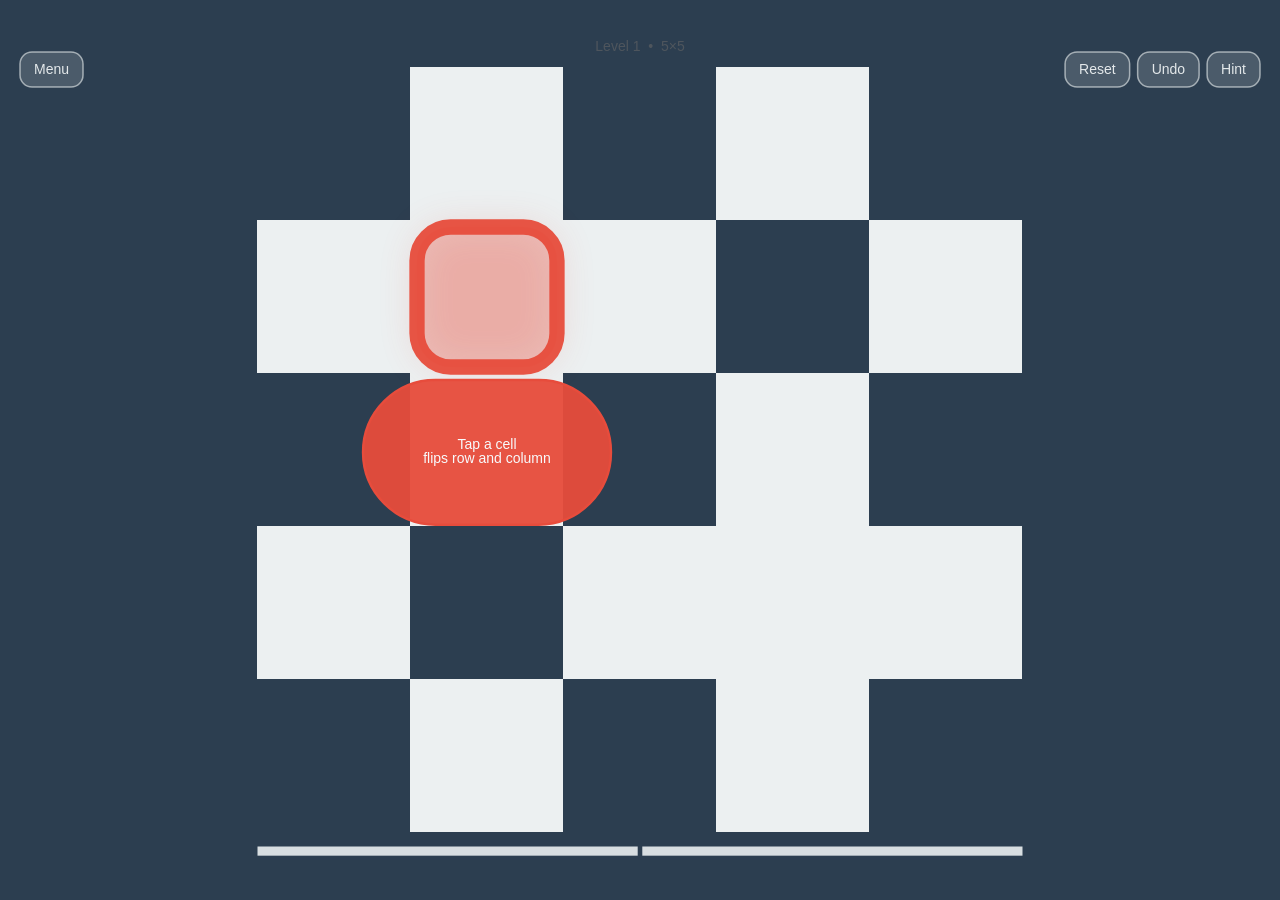
==== commit b6acb592: "Update parity.html" ====
--- a/parity.html
+++ b/parity.html
@@ -56,7 +56,7 @@
       for (let r = 0; r < gridSize; r++) {
         grid[r] = [];
         for (let c = 0; c < gridSize; c++) {
-          grid[r][c] = { parity: 0, dot: 0, block: 0, echo: 0, wind: 0, windDir: 0 };
+          grid[r][c] = { parity: 0, dot: 0, block: 0, echo: 0, wind: 0, windDir: 0, water: 0 };
         }
       }
 
@@ -87,14 +87,33 @@
         }
       }
 
+      const waterCells = options.waterCells || null;
+      if (waterCells) {
+        for (const cell of waterCells) {
+          grid[cell.row][cell.col].water = 1;
+        }
+      }
+
       for (const tap of solution) {
         applyTapToGrid(grid, tap.row, tap.col, gridSize, options.mechanic || 'classic', blockMask, echoState);
+      }
+
+      if (blockMask) {
+        for (const block of blockMask) {
+          grid[block.row][block.col].block = 1;
+        }
       }
 
       if (windCells) {
         for (const cell of windCells) {
           grid[cell.row][cell.col].wind = 1;
           grid[cell.row][cell.col].windDir = cell.dir;
+        }
+      }
+
+      if (waterCells) {
+        for (const cell of waterCells) {
+          grid[cell.row][cell.col].water = 1;
         }
       }
 
@@ -199,11 +218,12 @@
       return counts;
     }
 
-    function buildToggleCountsForMechanic(gridSize, solution, mechanic, blocks = null, winds = null) {
+    function buildToggleCountsForMechanic(gridSize, solution, mechanic, blocks = null, winds = null, waters = null) {
       const hasBlocks = mechanicHas(mechanic, 'blocks');
       const hasWind = mechanicHas(mechanic, 'wind');
-
-      if (!hasBlocks && !hasWind) {
+      const hasWater = mechanicHas(mechanic, 'water');
+
+      if (!hasBlocks && !hasWind && !hasWater) {
         return buildToggleCounts(gridSize, solution);
       }
 
@@ -214,7 +234,7 @@
         grid[r] = [];
         for (let c = 0; c < gridSize; c++) {
           counts[r][c] = 0;
-          grid[r][c] = { block: 0, wind: 0, windDir: 0 };
+          grid[r][c] = { block: 0, wind: 0, windDir: 0, water: 0 };
         }
       }
 
@@ -230,8 +250,27 @@
           grid[cell.row][cell.col].windDir = cell.dir;
         }
       }
-
-      const isBlocked = (r, c) => hasBlocks && grid[r][c].block === 1;
+      if (waters) {
+        for (const cell of waters) {
+          grid[cell.row][cell.col].water = 1;
+        }
+      }
+
+      const blockKeys = new Set();
+      if (blocks && Array.isArray(blocks)) {
+        for (const cell of blocks) {
+          blockKeys.add(`${cell.row},${cell.col}`);
+        }
+      }
+      const isBlocked = (r, c) => hasBlocks && blockKeys.has(`${r},${c}`);
+      const consumeBlock = (r, c) => {
+        if (!hasBlocks) return false;
+        const key = `${r},${c}`;
+        if (!blockKeys.has(key)) return false;
+        blockKeys.delete(key);
+        grid[r][c].block = 0;
+        return true;
+      };
 
       for (const tap of solution) {
         if (hasBlocks && isBlocked(tap.row, tap.col)) {
@@ -239,6 +278,7 @@
         }
 
         const windQueue = [];
+        const waterQueue = [];
         const queueWind = (r, c) => {
           if (!hasWind) return;
           if (grid[r][c].wind !== 1) return;
@@ -247,10 +287,17 @@
           grid[r][c].windDir = 0;
           windQueue.push({ row: r, col: c, dir });
         };
+        const queueWater = (r, c) => {
+          if (!hasWater) return;
+          if (grid[r][c].water !== 1) return;
+          grid[r][c].water = 0;
+          waterQueue.push({ row: r, col: c });
+        };
 
         const toggleCell = (r, c) => {
           counts[r][c] += 1;
           queueWind(r, c);
+          queueWater(r, c);
         };
 
         const processWindQueue = () => {
@@ -262,6 +309,7 @@
             let c = wind.col + delta.dc;
             while (r >= 0 && r < gridSize && c >= 0 && c < gridSize) {
               if (hasBlocks && isBlocked(r, c)) {
+                consumeBlock(r, c);
                 break;
               }
               toggleCell(r, c);
@@ -271,9 +319,41 @@
           }
         };
 
+        const processWaterQueue = () => {
+          if (!hasWater) return;
+          while (waterQueue.length) {
+            const water = waterQueue.shift();
+            for (let dr = -1; dr <= 1; dr++) {
+              for (let dc = -1; dc <= 1; dc++) {
+                if (dr === 0 && dc === 0) continue;
+                const r = water.row + dr;
+                const c = water.col + dc;
+                if (r < 0 || r >= gridSize || c < 0 || c >= gridSize) continue;
+                if (hasBlocks && isBlocked(r, c)) {
+                  consumeBlock(r, c);
+                  continue;
+                }
+                toggleCell(r, c);
+              }
+            }
+          }
+        };
+
+        const processSpecialQueues = () => {
+          while (windQueue.length || waterQueue.length) {
+            processWaterQueue();
+            processWindQueue();
+          }
+        };
+
         if (hasWind && grid[tap.row][tap.col].wind === 1) {
           toggleCell(tap.row, tap.col);
-          processWindQueue();
+          processSpecialQueues();
+          continue;
+        }
+        if (hasWater && grid[tap.row][tap.col].water === 1) {
+          toggleCell(tap.row, tap.col);
+          processSpecialQueues();
           continue;
         }
 
@@ -281,6 +361,7 @@
 
         for (let c = tap.col - 1; c >= 0; c--) {
           if (isBlocked(tap.row, c)) {
+            consumeBlock(tap.row, c);
             break;
           }
           toggleCell(tap.row, c);
@@ -288,6 +369,7 @@
 
         for (let c = tap.col + 1; c < gridSize; c++) {
           if (isBlocked(tap.row, c)) {
+            consumeBlock(tap.row, c);
             break;
           }
           toggleCell(tap.row, c);
@@ -295,6 +377,7 @@
 
         for (let r = tap.row - 1; r >= 0; r--) {
           if (isBlocked(r, tap.col)) {
+            consumeBlock(r, tap.col);
             break;
           }
           toggleCell(r, tap.col);
@@ -302,30 +385,199 @@
 
         for (let r = tap.row + 1; r < gridSize; r++) {
           if (isBlocked(r, tap.col)) {
+            consumeBlock(r, tap.col);
             break;
           }
           toggleCell(r, tap.col);
         }
 
-        processWindQueue();
+        processSpecialQueues();
       }
 
       return counts;
     }
 
-    function verifyPuzzleSolution(grid, gridSize, solution, mechanic, blocks = null, winds = null) {
-      const counts = buildToggleCountsForMechanic(gridSize, solution, mechanic, blocks, winds);
-      const hasDots = mechanicHas(mechanic, 'dots');
+    function verifyPuzzleSolution(grid, gridSize, solution, mechanic, blocks = null, winds = null, waters = null) {
       for (let r = 0; r < gridSize; r++) {
         for (let c = 0; c < gridSize; c++) {
           const cell = grid[r][c];
-          const toggles = counts[r][c] % 2;
-          if ((cell.parity + toggles) % 2 !== 0) {
+          const elementCount = (cell.block === 1 ? 1 : 0)
+            + (cell.wind === 1 ? 1 : 0)
+            + (cell.water === 1 ? 1 : 0)
+            + (cell.dot === 1 ? 1 : 0)
+            + (cell.echo === 1 ? 1 : 0);
+          if (elementCount > 1) {
             return false;
           }
-          if (hasDots && cell.dot === 1 && counts[r][c] === 0) {
-            return false;
-          }
+        }
+      }
+      const sim = deepCopy(grid);
+      const hasBlocks = mechanicHas(mechanic, 'blocks');
+      const hasWind = mechanicHas(mechanic, 'wind');
+      const hasWater = mechanicHas(mechanic, 'water');
+      const hasDots = mechanicHas(mechanic, 'dots');
+      const blockMask = blocks || null;
+      const blockKeys = new Set();
+      if (hasBlocks) {
+        if (blockMask && Array.isArray(blockMask)) {
+          for (const cell of blockMask) {
+            blockKeys.add(`${cell.row},${cell.col}`);
+          }
+        } else {
+          for (let r = 0; r < gridSize; r++) {
+            for (let c = 0; c < gridSize; c++) {
+              if (sim[r][c].block === 1) {
+                blockKeys.add(`${r},${c}`);
+              }
+            }
+          }
+        }
+      }
+      const isBlocked = (r, c) => hasBlocks && blockKeys.has(`${r},${c}`);
+      const consumeBlock = (r, c) => {
+        if (!hasBlocks) return false;
+        const key = `${r},${c}`;
+        if (!blockKeys.has(key)) return false;
+        blockKeys.delete(key);
+        sim[r][c].block = 0;
+        return true;
+      };
+
+      for (const tap of solution) {
+        if (hasBlocks && isBlocked(tap.row, tap.col)) {
+          return false;
+        }
+
+        const windQueue = [];
+        const waterQueue = [];
+        const queueWind = (r, c) => {
+          if (!hasWind) return;
+          if (sim[r][c].wind !== 1) return;
+          const dir = sim[r][c].windDir;
+          sim[r][c].wind = 0;
+          sim[r][c].windDir = 0;
+          windQueue.push({ row: r, col: c, dir });
+        };
+        const queueWater = (r, c) => {
+          if (!hasWater) return;
+          if (sim[r][c].water !== 1) return;
+          sim[r][c].water = 0;
+          waterQueue.push({ row: r, col: c });
+        };
+
+        const toggleCell = (r, c) => {
+          sim[r][c].parity = (sim[r][c].parity + 1) % 2;
+          if (hasDots && sim[r][c].dot === 1) {
+            sim[r][c].dot = 0;
+          }
+          queueWind(r, c);
+          queueWater(r, c);
+        };
+
+        const processWindQueue = () => {
+          if (!hasWind) return;
+          while (windQueue.length) {
+            const wind = windQueue.shift();
+            const delta = DIR_VECTORS[wind.dir % 4] || DIR_VECTORS[0];
+            let r = wind.row + delta.dr;
+            let c = wind.col + delta.dc;
+            while (r >= 0 && r < gridSize && c >= 0 && c < gridSize) {
+              if (hasBlocks && isBlocked(r, c)) {
+                consumeBlock(r, c);
+                break;
+              }
+              toggleCell(r, c);
+              r += delta.dr;
+              c += delta.dc;
+            }
+          }
+        };
+
+        const processWaterQueue = () => {
+          if (!hasWater) return;
+          while (waterQueue.length) {
+            const water = waterQueue.shift();
+            for (let dr = -1; dr <= 1; dr++) {
+              for (let dc = -1; dc <= 1; dc++) {
+                if (dr === 0 && dc === 0) continue;
+                const r = water.row + dr;
+                const c = water.col + dc;
+                if (r < 0 || r >= gridSize || c < 0 || c >= gridSize) continue;
+                if (hasBlocks && isBlocked(r, c)) {
+                  consumeBlock(r, c);
+                  continue;
+                }
+                toggleCell(r, c);
+              }
+            }
+          }
+        };
+
+        const processSpecialQueues = () => {
+          while (windQueue.length || waterQueue.length) {
+            processWaterQueue();
+            processWindQueue();
+          }
+        };
+
+        if (hasWind && sim[tap.row][tap.col].wind === 1) {
+          toggleCell(tap.row, tap.col);
+          processSpecialQueues();
+          continue;
+        }
+
+        if (hasWater && sim[tap.row][tap.col].water === 1) {
+          toggleCell(tap.row, tap.col);
+          processSpecialQueues();
+          continue;
+        }
+
+        toggleCell(tap.row, tap.col);
+
+        for (let c = tap.col - 1; c >= 0; c--) {
+          if (hasBlocks && isBlocked(tap.row, c)) {
+            consumeBlock(tap.row, c);
+            break;
+          }
+          toggleCell(tap.row, c);
+        }
+
+        for (let c = tap.col + 1; c < gridSize; c++) {
+          if (hasBlocks && isBlocked(tap.row, c)) {
+            consumeBlock(tap.row, c);
+            break;
+          }
+          toggleCell(tap.row, c);
+        }
+
+        for (let r = tap.row - 1; r >= 0; r--) {
+          if (hasBlocks && isBlocked(r, tap.col)) {
+            consumeBlock(r, tap.col);
+            break;
+          }
+          toggleCell(r, tap.col);
+        }
+
+        for (let r = tap.row + 1; r < gridSize; r++) {
+          if (hasBlocks && isBlocked(r, tap.col)) {
+            consumeBlock(r, tap.col);
+            break;
+          }
+          toggleCell(r, tap.col);
+        }
+
+        processSpecialQueues();
+      }
+
+      for (let r = 0; r < gridSize; r++) {
+        for (let c = 0; c < gridSize; c++) {
+          const cell = sim[r][c];
+          if (cell.parity !== 0) return false;
+          if (hasDots && cell.dot === 1) return false;
+          if (cell.block === 1) return false;
+          if (cell.wind === 1) return false;
+          if (cell.water === 1) return false;
+          if (cell.echo === 1) return false;
         }
       }
       return true;
@@ -349,6 +601,18 @@
       }
 
       return blocks;
+    }
+
+    function collectDotCells(grid) {
+      const dots = [];
+      for (let r = 0; r < grid.length; r++) {
+        for (let c = 0; c < grid[r].length; c++) {
+          if (grid[r][c].dot === 1) {
+            dots.push({ row: r, col: c });
+          }
+        }
+      }
+      return dots;
     }
 
     function buildEchoLayout(gridSize, solution, seed) {
@@ -475,8 +739,14 @@
       return echoes;
     }
 
-    function buildWindLayout(gridSize, solution, seed) {
+    function buildWindLayout(gridSize, solution, seed, forbidden = null, targetOverride = null) {
       const random = createSeededRandom(seed);
+      const forbiddenKeys = new Set();
+      if (forbidden && Array.isArray(forbidden)) {
+        for (const cell of forbidden) {
+          forbiddenKeys.add(`${cell.row},${cell.col}`);
+        }
+      }
       const solutionKeys = new Set(solution.map(tap => `${tap.row},${tap.col}`));
       const solutionList = solution.slice();
       const candidates = [];
@@ -484,6 +754,7 @@
       for (let r = 0; r < gridSize; r++) {
         for (let c = 0; c < gridSize; c++) {
           const key = `${r},${c}`;
+          if (forbiddenKeys.has(key)) continue;
           if (solutionKeys.has(key)) continue;
           candidates.push({ row: r, col: c });
         }
@@ -499,7 +770,7 @@
       shuffle(solutionList);
       shuffle(candidates);
 
-      const targetCount = Math.max(2, Math.min(gridSize + 1, Math.floor(gridSize * 0.6)));
+      const targetCount = targetOverride || Math.max(2, Math.min(gridSize + 1, Math.floor(gridSize * 0.6)));
       const winds = [];
       const used = new Set();
 
@@ -521,10 +792,12 @@
       if (solutionList.length > 0) {
         const tap = solutionList[0];
         const key = `${tap.row},${tap.col}`;
-        const dir = pickWindDir(tap.row, tap.col);
-        if (dir !== null) {
+        if (!forbiddenKeys.has(key)) {
+          const dir = pickWindDir(tap.row, tap.col);
+          if (dir !== null) {
           used.add(key);
           winds.push({ row: tap.row, col: tap.col, dir });
+          }
         }
       }
 
@@ -552,6 +825,84 @@
       return winds;
     }
 
+    function buildWaterLayout(gridSize, solution, seed, forbidden = null, blocks = null, targetOverride = null) {
+      const random = createSeededRandom(seed);
+      const forbiddenKeys = new Set();
+      if (forbidden && Array.isArray(forbidden)) {
+        for (const cell of forbidden) {
+          forbiddenKeys.add(`${cell.row},${cell.col}`);
+        }
+      }
+      const blockKeys = new Set();
+      if (blocks && Array.isArray(blocks)) {
+        for (const cell of blocks) {
+          blockKeys.add(`${cell.row},${cell.col}`);
+        }
+      }
+      const solutionKeys = new Set(solution.map(tap => `${tap.row},${tap.col}`));
+      const solutionList = solution.slice();
+      const candidates = [];
+
+      for (let r = 0; r < gridSize; r++) {
+        for (let c = 0; c < gridSize; c++) {
+          const key = `${r},${c}`;
+          if (forbiddenKeys.has(key)) continue;
+          if (solutionKeys.has(key)) continue;
+          candidates.push({ row: r, col: c });
+        }
+      }
+
+      function shuffle(arr) {
+        for (let i = arr.length - 1; i > 0; i--) {
+          const j = Math.floor(random() * (i + 1));
+          [arr[i], arr[j]] = [arr[j], arr[i]];
+        }
+      }
+
+      const hasFreeNeighbor = (row, col) => {
+        for (let dr = -1; dr <= 1; dr++) {
+          for (let dc = -1; dc <= 1; dc++) {
+            if (dr === 0 && dc === 0) continue;
+            const nr = row + dr;
+            const nc = col + dc;
+            if (nr < 0 || nr >= gridSize || nc < 0 || nc >= gridSize) continue;
+            if (!blockKeys.has(`${nr},${nc}`)) {
+              return true;
+            }
+          }
+        }
+        return false;
+      };
+
+      shuffle(solutionList);
+      shuffle(candidates);
+
+      const targetCount = targetOverride || Math.max(2, Math.min(gridSize + 1, Math.floor(gridSize * 0.6)));
+      const waters = [];
+      const used = new Set();
+
+      if (solutionList.length > 0) {
+        const tap = solutionList[0];
+        const key = `${tap.row},${tap.col}`;
+        if (!forbiddenKeys.has(key) && hasFreeNeighbor(tap.row, tap.col)) {
+          used.add(key);
+          waters.push({ row: tap.row, col: tap.col });
+        }
+      }
+
+      const pool = solutionList.concat(candidates);
+      for (const cell of pool) {
+        if (waters.length >= targetCount) break;
+        const key = `${cell.row},${cell.col}`;
+        if (used.has(key)) continue;
+        if (!hasFreeNeighbor(cell.row, cell.col)) continue;
+        used.add(key);
+        waters.push({ row: cell.row, col: cell.col });
+      }
+
+      return waters;
+    }
+
     function analyzeEchoLayout(gridSize, solution, echoes) {
       const solutionRows = new Set(solution.map(tap => tap.row));
       const solutionCols = new Set(solution.map(tap => tap.col));
@@ -575,10 +926,22 @@
     function applyTapToGrid(grid, row, col, gridSize, mechanic, blockMask, echoState) {
       const hasBlocks = mechanicHas(mechanic, 'blocks');
       const hasWind = mechanicHas(mechanic, 'wind');
+      const hasWater = mechanicHas(mechanic, 'water');
       const hasEcho = mechanicHas(mechanic, 'echo');
-      const isBlocked = (r, c) => {
-        if (!blockMask) return false;
-        return blockMask.some(cell => cell.row === r && cell.col === c);
+      const blockKeys = new Set();
+      if (blockMask && Array.isArray(blockMask)) {
+        for (const cell of blockMask) {
+          blockKeys.add(`${cell.row},${cell.col}`);
+        }
+      }
+      const isBlocked = (r, c) => hasBlocks && blockKeys.has(`${r},${c}`);
+      const consumeBlock = (r, c) => {
+        if (!hasBlocks) return false;
+        const key = `${r},${c}`;
+        if (!blockKeys.has(key)) return false;
+        blockKeys.delete(key);
+        grid[r][c].block = 0;
+        return true;
       };
 
       const isEcho = (r, c) => {
@@ -594,6 +957,7 @@
       }
 
       const windQueue = [];
+      const waterQueue = [];
       const queueWind = (r, c) => {
         if (!hasWind) return;
         if (grid[r][c].wind !== 1) return;
@@ -602,10 +966,17 @@
         grid[r][c].windDir = 0;
         windQueue.push({ row: r, col: c, dir });
       };
+      const queueWater = (r, c) => {
+        if (!hasWater) return;
+        if (grid[r][c].water !== 1) return;
+        grid[r][c].water = 0;
+        waterQueue.push({ row: r, col: c });
+      };
 
       const toggleCell = (r, c) => {
         grid[r][c].parity = (grid[r][c].parity + 1) % 2;
         queueWind(r, c);
+        queueWater(r, c);
       };
 
       const processWindQueue = () => {
@@ -622,13 +993,41 @@
           let r = wind.row + delta.dr;
           let c = wind.col + delta.dc;
           while (r >= 0 && r < gridSize && c >= 0 && c < gridSize) {
-            if (hasBlocks && isBlocked(r, c)) {
-              break;
-            }
+        if (hasBlocks && isBlocked(r, c)) {
+          consumeBlock(r, c);
+          break;
+        }
             toggleCell(r, c);
             r += delta.dr;
             c += delta.dc;
           }
+        }
+      };
+
+      const processWaterQueue = () => {
+        if (!hasWater) return;
+        while (waterQueue.length) {
+          const water = waterQueue.shift();
+          for (let dr = -1; dr <= 1; dr++) {
+            for (let dc = -1; dc <= 1; dc++) {
+              if (dr === 0 && dc === 0) continue;
+              const r = water.row + dr;
+              const c = water.col + dc;
+              if (r < 0 || r >= gridSize || c < 0 || c >= gridSize) continue;
+                if (hasBlocks && isBlocked(r, c)) {
+                  consumeBlock(r, c);
+                  continue;
+                }
+                toggleCell(r, c);
+              }
+            }
+          }
+      };
+
+      const processSpecialQueues = () => {
+        while (windQueue.length || waterQueue.length) {
+          processWaterQueue();
+          processWindQueue();
         }
       };
 
@@ -661,7 +1060,13 @@
 
         if (hasWind && grid[tap.row][tap.col].wind === 1) {
           toggleCell(tap.row, tap.col);
-          processWindQueue();
+          processSpecialQueues();
+          continue;
+        }
+
+        if (hasWater && grid[tap.row][tap.col].water === 1) {
+          toggleCell(tap.row, tap.col);
+          processSpecialQueues();
           continue;
         }
 
@@ -671,6 +1076,7 @@
 
           for (let c = tap.col - 1; c >= 0; c--) {
             if (hasBlocks && isBlocked(tap.row, c)) {
+              consumeBlock(tap.row, c);
               break;
             }
             toggleCell(tap.row, c);
@@ -679,6 +1085,7 @@
 
           for (let c = tap.col + 1; c < gridSize; c++) {
             if (hasBlocks && isBlocked(tap.row, c)) {
+              consumeBlock(tap.row, c);
               break;
             }
             toggleCell(tap.row, c);
@@ -689,6 +1096,7 @@
         const toggleColumnWithBlocks = () => {
           for (let r = tap.row - 1; r >= 0; r--) {
             if (hasBlocks && isBlocked(r, tap.col)) {
+              consumeBlock(r, tap.col);
               break;
             }
             toggleCell(r, tap.col);
@@ -697,6 +1105,7 @@
 
           for (let r = tap.row + 1; r < gridSize; r++) {
             if (hasBlocks && isBlocked(r, tap.col)) {
+              consumeBlock(r, tap.col);
               break;
             }
             toggleCell(r, tap.col);
@@ -706,19 +1115,20 @@
 
         toggleRowWithBlocks();
         toggleColumnWithBlocks();
-        processWindQueue();
-      }
-    }
-
-    function applyDotsToGrid(grid, gridSize, solution, seed, mechanic = 'dots', blocks = null, winds = null) {
+        processSpecialQueues();
+      }
+    }
+
+    function applyDotsToGrid(grid, gridSize, solution, seed, mechanic = 'dots', blocks = null, winds = null, waters = null) {
       const random = createSeededRandom(seed);
-      const toggleCounts = buildToggleCountsForMechanic(gridSize, solution, mechanic, blocks, winds);
+      const toggleCounts = buildToggleCountsForMechanic(gridSize, solution, mechanic, blocks, winds, waters);
       const candidates = [];
       const parityZero = [];
       const parityOne = [];
 
       for (let r = 0; r < gridSize; r++) {
         for (let c = 0; c < gridSize; c++) {
+          if (grid[r][c].block === 1 || grid[r][c].wind === 1 || grid[r][c].water === 1) continue;
           if (toggleCounts[r][c] > 0) {
             const entry = { row: r, col: c };
             candidates.push(entry);
@@ -773,6 +1183,207 @@
       }
 
       return chosen.length;
+    }
+
+    function normalizeElementLayout(grid, gridSize) {
+      const blocks = [];
+      const winds = [];
+      const waters = [];
+      let dotCount = 0;
+      let changed = false;
+
+      for (let r = 0; r < gridSize; r++) {
+        for (let c = 0; c < gridSize; c++) {
+          const cell = grid[r][c];
+          const hasBlock = cell.block === 1;
+          const hasWind = cell.wind === 1;
+          const hasWater = cell.water === 1;
+          const hasDot = cell.dot === 1;
+          const hasEcho = cell.echo === 1;
+          const elementCount = (hasBlock ? 1 : 0) + (hasWind ? 1 : 0) + (hasWater ? 1 : 0) + (hasDot ? 1 : 0) + (hasEcho ? 1 : 0);
+          if (elementCount > 1) {
+            changed = true;
+          }
+
+          if (hasBlock) {
+            if (cell.wind === 1 || cell.water === 1 || cell.dot === 1 || cell.echo === 1) {
+              changed = true;
+            }
+            cell.wind = 0;
+            cell.windDir = 0;
+            cell.water = 0;
+            cell.dot = 0;
+            cell.echo = 0;
+            blocks.push({ row: r, col: c });
+            continue;
+          }
+
+          if (hasWind) {
+            if (cell.water === 1 || cell.dot === 1 || cell.echo === 1) {
+              changed = true;
+            }
+            cell.water = 0;
+            cell.dot = 0;
+            cell.echo = 0;
+            winds.push({ row: r, col: c, dir: cell.windDir });
+            continue;
+          }
+
+          if (hasWater) {
+            if (cell.dot === 1 || cell.echo === 1) {
+              changed = true;
+            }
+            cell.dot = 0;
+            cell.echo = 0;
+            waters.push({ row: r, col: c });
+            continue;
+          }
+
+          if (hasDot) {
+            if (cell.echo === 1) {
+              changed = true;
+            }
+            cell.echo = 0;
+            dotCount += 1;
+          } else if (cell.echo === 1) {
+            cell.echo = 0;
+            changed = true;
+          }
+        }
+      }
+
+      return { blocks, winds, waters, dotCount, changed };
+    }
+
+    function pruneElementOverlaps(blocks, winds, waters) {
+      const blockKeys = new Set();
+      const prunedBlocks = [];
+      if (blocks && Array.isArray(blocks)) {
+        for (const cell of blocks) {
+          const key = `${cell.row},${cell.col}`;
+          if (blockKeys.has(key)) continue;
+          blockKeys.add(key);
+          prunedBlocks.push(cell);
+        }
+      }
+
+      const windKeys = new Set();
+      const prunedWinds = [];
+      if (winds && Array.isArray(winds)) {
+        for (const cell of winds) {
+          const key = `${cell.row},${cell.col}`;
+          if (blockKeys.has(key) || windKeys.has(key)) continue;
+          windKeys.add(key);
+          prunedWinds.push(cell);
+        }
+      }
+
+      const waterKeys = new Set();
+      const prunedWaters = [];
+      if (waters && Array.isArray(waters)) {
+        for (const cell of waters) {
+          const key = `${cell.row},${cell.col}`;
+          if (blockKeys.has(key) || windKeys.has(key) || waterKeys.has(key)) continue;
+          waterKeys.add(key);
+          prunedWaters.push(cell);
+        }
+      }
+
+      return { blocks: prunedBlocks, winds: prunedWinds, waters: prunedWaters };
+    }
+
+    function hasElementOverlap(grid, gridSize) {
+      for (let r = 0; r < gridSize; r++) {
+        for (let c = 0; c < gridSize; c++) {
+          const cell = grid[r][c];
+          const elementCount = (cell.block === 1 ? 1 : 0)
+            + (cell.wind === 1 ? 1 : 0)
+            + (cell.water === 1 ? 1 : 0)
+            + (cell.dot === 1 ? 1 : 0)
+            + (cell.echo === 1 ? 1 : 0);
+          if (elementCount > 1) return true;
+        }
+      }
+      return false;
+    }
+
+    function applyWindCellsToGrid(grid, windCells) {
+      if (!windCells) return;
+      for (const cell of windCells) {
+        const target = grid[cell.row][cell.col];
+        if (!target) continue;
+        target.wind = 1;
+        target.windDir = cell.dir;
+      }
+    }
+
+    function applyWaterCellsToGrid(grid, waterCells) {
+      if (!waterCells) return;
+      for (const cell of waterCells) {
+        const target = grid[cell.row][cell.col];
+        if (!target) continue;
+        target.water = 1;
+      }
+    }
+
+    function finalizePuzzleLayout(puzzle, gridSize, mechanic, seed) {
+      let normalized = normalizeElementLayout(puzzle.grid, gridSize);
+      const solutionKeys = new Set(puzzle.solution.map(tap => `${tap.row},${tap.col}`));
+      const elementCounts = getElementCounts(gridSize, puzzle.solution.length, mechanic);
+
+      puzzle.blocks = mechanicHas(mechanic, 'blocks')
+        ? normalized.blocks.filter(cell => !solutionKeys.has(`${cell.row},${cell.col}`))
+        : [];
+      puzzle.winds = mechanicHas(mechanic, 'wind') ? normalized.winds : [];
+      puzzle.waters = mechanicHas(mechanic, 'water') ? normalized.waters : [];
+      ({ blocks: puzzle.blocks, winds: puzzle.winds, waters: puzzle.waters } = pruneElementOverlaps(puzzle.blocks, puzzle.winds, puzzle.waters));
+
+      if (mechanicHas(mechanic, 'wind') && puzzle.winds.length === 0) {
+        const forbidden = (puzzle.blocks || []).concat(puzzle.waters || []);
+        puzzle.winds = buildWindLayout(gridSize, puzzle.solution, seed + 8080, forbidden, elementCounts.windCount);
+      }
+
+      if (mechanicHas(mechanic, 'water') && puzzle.waters.length === 0) {
+        const forbidden = (puzzle.blocks || []).concat(puzzle.winds || []);
+        puzzle.waters = buildWaterLayout(gridSize, puzzle.solution, seed + 9090, forbidden, puzzle.blocks || [], elementCounts.waterCount);
+      }
+      ({ blocks: puzzle.blocks, winds: puzzle.winds, waters: puzzle.waters } = pruneElementOverlaps(puzzle.blocks, puzzle.winds, puzzle.waters));
+
+      puzzle.grid = buildGridFromSolution(gridSize, puzzle.solution, {
+        mechanic,
+        blocks: puzzle.blocks,
+        windCells: puzzle.winds,
+        waterCells: puzzle.waters,
+      });
+
+      let dotCount = 0;
+      if (mechanicHas(mechanic, 'dots')) {
+        dotCount = applyDotsToGrid(puzzle.grid, gridSize, puzzle.solution, seed + 7070, mechanic, puzzle.blocks, puzzle.winds, puzzle.waters);
+        if (dotCount === 0) {
+          const counts = buildToggleCountsForMechanic(gridSize, puzzle.solution, mechanic, puzzle.blocks, puzzle.winds, puzzle.waters);
+          for (let r = 0; r < gridSize && dotCount === 0; r++) {
+            for (let c = 0; c < gridSize && dotCount === 0; c++) {
+              if (counts[r][c] > 0 && puzzle.grid[r][c].block !== 1 && puzzle.grid[r][c].wind !== 1 && puzzle.grid[r][c].water !== 1) {
+                puzzle.grid[r][c].dot = 1;
+                dotCount = 1;
+              }
+            }
+          }
+        }
+      }
+
+      if (hasElementOverlap(puzzle.grid, gridSize)) {
+        const cleanup = normalizeElementLayout(puzzle.grid, gridSize);
+        puzzle.blocks = mechanicHas(mechanic, 'blocks') ? cleanup.blocks : [];
+        puzzle.winds = mechanicHas(mechanic, 'wind') ? cleanup.winds : [];
+        puzzle.waters = mechanicHas(mechanic, 'water') ? cleanup.waters : [];
+        if (mechanicHas(mechanic, 'dots') && cleanup.dotCount === 0) {
+          dotCount = applyDotsToGrid(puzzle.grid, gridSize, puzzle.solution, seed + 7171, mechanic, puzzle.blocks, puzzle.winds, puzzle.waters);
+        }
+      }
+
+      puzzle.dotsApplied = mechanicHas(mechanic, 'dots') ? dotCount > 0 : puzzle.dotsApplied;
+      return puzzle;
     }
 
     function gridSignatureBigInt(grid) {
@@ -883,6 +1494,7 @@
         const blocks = new Array(n * n);
         const echoes = new Array(n * n);
         const winds = new Array(n * n);
+        const waters = new Array(n * n);
 
         const dirMap = DIR_VECTORS.map(({ dr, dc }) => {
           const [r1, c1] = transform(anchor, anchor, n);
@@ -905,10 +1517,11 @@
             } else {
               winds[idx] = 'n';
             }
-          }
-        }
-
-        const signature = `${parity.join('')}|${dots.join('')}|${blocks.join('')}|${echoes.join('')}|${winds.join('')}`;
+            waters[idx] = cell.water === 1 ? '1' : '0';
+          }
+        }
+
+        const signature = `${parity.join('')}|${dots.join('')}|${blocks.join('')}|${echoes.join('')}|${winds.join('')}|${waters.join('')}`;
         if (best === null || signature < best) {
           best = signature;
         }
@@ -1173,7 +1786,7 @@
       const random = createSeededRandom(seed);
       const strategyNames = Object.keys(placementStrategies);
       let best = null;
-      const attempts = 240;
+      const attempts = 140;
 
       for (let i = 0; i < attempts; i++) {
         const strategy = strategyNames[i % strategyNames.length];
@@ -1213,18 +1826,19 @@
       const random = createSeededRandom(seed);
       const strategyNames = Object.keys(placementStrategies);
       let best = null;
-      const attempts = 240;
+      const attempts = 140;
       const hasBlocks = mechanicHas(mechanic, 'blocks');
       const hasWind = mechanicHas(mechanic, 'wind');
+      const hasWater = mechanicHas(mechanic, 'water');
       const hasDots = mechanicHas(mechanic, 'dots');
+      const elementCounts = getElementCounts(gridSize, taps, mechanic);
 
       for (let i = 0; i < attempts; i++) {
         const strategy = strategyNames[i % strategyNames.length];
         let blocks = null;
         if (hasBlocks) {
-          const blockCount = Math.max(1, Math.min(gridSize + 1, Math.floor(gridSize * 0.7)));
           const blockSeed = seed + i * 97;
-          blocks = buildBlockMask(gridSize, blockSeed, blockCount);
+          blocks = buildBlockMask(gridSize, blockSeed, elementCounts.blockCount);
         }
 
         const solution = placementStrategies[strategy](random, gridSize, taps);
@@ -1233,18 +1847,31 @@
           continue;
         }
 
-        const winds = hasWind ? buildWindLayout(gridSize, solution, seed + i * 619) : null;
+        const winds = hasWind ? buildWindLayout(gridSize, solution, seed + i * 619, blocks, elementCounts.windCount) : null;
         if (hasWind && (!winds || winds.length === 0)) continue;
-
-        const grid = buildGridFromSolution(gridSize, solution, { mechanic, blocks, windCells: winds });
+        if (hasWind && hasBlocks) {
+          const blockKeys = new Set(blocks.map(cell => `${cell.row},${cell.col}`));
+          if (winds.some(cell => blockKeys.has(`${cell.row},${cell.col}`))) {
+            continue;
+          }
+        }
+
+        const waterForbidden = (blocks || []).concat(winds || []);
+        const waters = hasWater ? buildWaterLayout(gridSize, solution, seed + i * 733, waterForbidden, blocks, elementCounts.waterCount) : null;
+        if (hasWater && (!waters || waters.length === 0)) continue;
+
+        const grid = buildGridFromSolution(gridSize, solution, { mechanic, blocks, windCells: winds, waterCells: waters });
 
         let dotsApplied = false;
         if (hasDots) {
-          applyDotsToGrid(grid, gridSize, solution, seed + i * 424242, mechanic, blocks, winds);
+          const dotCount = applyDotsToGrid(grid, gridSize, solution, seed + i * 424242, mechanic, blocks, winds, waters);
+          if (dotCount === 0) {
+            continue;
+          }
           dotsApplied = true;
         }
 
-        if (!verifyPuzzleSolution(grid, gridSize, solution, mechanic, blocks, winds)) {
+        if (!verifyPuzzleSolution(grid, gridSize, solution, mechanic, blocks, winds, waters)) {
           continue;
         }
 
@@ -1259,9 +1886,9 @@
           score += Math.min(10, uniqueDirs * 2);
         }
         if (!best || score > best.score) {
-          best = { grid, solution, score, signature, blocks, winds, dotsApplied };
-        }
-      }
+          best = { grid, solution, score, signature, blocks, winds, waters, dotsApplied };
+      }
+    }
 
       if (!best) return null;
       usedSignatures.add(best.signature);
@@ -1271,7 +1898,105 @@
         tapsRequired: taps,
         blocks: best.blocks || [],
         winds: best.winds || [],
+        waters: best.waters || [],
         dotsApplied: !!best.dotsApplied,
+      };
+    }
+
+    function forceGeneratePuzzle(gridSize, taps, seed, mechanic) {
+      const random = createSeededRandom(seed);
+      const solution = placementStrategies.random(random, gridSize, taps);
+      const elementCounts = getElementCounts(gridSize, taps, mechanic);
+      const blocks = mechanicHas(mechanic, 'blocks')
+        ? buildBlockMask(gridSize, seed + 123, elementCounts.blockCount)
+        : null;
+      let winds = mechanicHas(mechanic, 'wind')
+        ? buildWindLayout(gridSize, solution, seed + 456, blocks, elementCounts.windCount)
+        : null;
+      let waters = mechanicHas(mechanic, 'water')
+        ? buildWaterLayout(gridSize, solution, seed + 789, (blocks || []).concat(winds || []), blocks, elementCounts.waterCount)
+        : null;
+
+      if (mechanicHas(mechanic, 'wind') && (!winds || winds.length === 0)) {
+        const candidates = [];
+        for (let r = 0; r < gridSize; r++) {
+          for (let c = 0; c < gridSize; c++) {
+            if ((blocks || []).some(cell => cell.row === r && cell.col === c)) continue;
+            if ((waters || []).some(cell => cell.row === r && cell.col === c)) continue;
+            const dirs = [];
+            if (r > 0) dirs.push(0);
+            if (c < gridSize - 1) dirs.push(1);
+            if (r < gridSize - 1) dirs.push(2);
+            if (c > 0) dirs.push(3);
+            if (dirs.length) {
+              candidates.push({ row: r, col: c, dirs });
+            }
+          }
+        }
+        if (candidates.length) {
+          const choice = candidates[Math.floor(random() * candidates.length)];
+          const dir = choice.dirs[Math.floor(random() * choice.dirs.length)];
+          winds = [{ row: choice.row, col: choice.col, dir }];
+        }
+      }
+
+      if (mechanicHas(mechanic, 'water') && (!waters || waters.length === 0)) {
+        const candidates = [];
+        const blockKeys = new Set((blocks || []).map(cell => `${cell.row},${cell.col}`));
+        for (let r = 0; r < gridSize; r++) {
+          for (let c = 0; c < gridSize; c++) {
+            if (blockKeys.has(`${r},${c}`)) continue;
+            if ((winds || []).some(cell => cell.row === r && cell.col === c)) continue;
+            let hasNeighbor = false;
+            for (let dr = -1; dr <= 1 && !hasNeighbor; dr++) {
+              for (let dc = -1; dc <= 1; dc++) {
+                if (dr === 0 && dc === 0) continue;
+                const nr = r + dr;
+                const nc = c + dc;
+                if (nr < 0 || nr >= gridSize || nc < 0 || nc >= gridSize) continue;
+                if (!blockKeys.has(`${nr},${nc}`)) {
+                  hasNeighbor = true;
+                  break;
+                }
+              }
+            }
+            if (hasNeighbor) {
+              candidates.push({ row: r, col: c });
+            }
+          }
+        }
+        if (candidates.length) {
+          const choice = candidates[Math.floor(random() * candidates.length)];
+          waters = [{ row: choice.row, col: choice.col }];
+        }
+      }
+      const grid = buildGridFromSolution(gridSize, solution, { mechanic, blocks, windCells: winds, waterCells: waters });
+
+      let dotsApplied = false;
+      if (mechanicHas(mechanic, 'dots')) {
+        let dotCount = applyDotsToGrid(grid, gridSize, solution, seed + 999, mechanic, blocks, winds, waters);
+        if (dotCount === 0) {
+          const counts = buildToggleCountsForMechanic(gridSize, solution, mechanic, blocks, winds, waters);
+          for (let r = 0; r < gridSize && dotCount === 0; r++) {
+            for (let c = 0; c < gridSize && dotCount === 0; c++) {
+              if (counts[r][c] > 0 && grid[r][c].block !== 1 && grid[r][c].wind !== 1 && grid[r][c].water !== 1) {
+                grid[r][c].dot = 1;
+                dotCount = 1;
+              }
+            }
+          }
+        }
+        dotsApplied = dotCount > 0;
+      }
+
+      return {
+        grid,
+        solution,
+        tapsRequired: taps,
+        blocks: blocks || [],
+        winds: winds || [],
+        waters: waters || [],
+        dotsApplied,
       };
     }
 
@@ -1279,14 +2004,15 @@
       const random = createSeededRandom(seed);
       const strategyNames = Object.keys(placementStrategies);
       let best = null;
-      const attempts = 240;
+      const attempts = 140;
+      const elementCounts = getElementCounts(gridSize, taps, 'wind');
 
       for (let i = 0; i < attempts; i++) {
         const strategy = strategyNames[i % strategyNames.length];
         const solution = placementStrategies[strategy](random, gridSize, taps);
         if (solution.length !== taps) continue;
 
-        const winds = buildWindLayout(gridSize, solution, seed + i * 619);
+        const winds = buildWindLayout(gridSize, solution, seed + i * 619, null, elementCounts.windCount);
         if (winds.length === 0) continue;
 
         const grid = buildGridFromSolution(gridSize, solution, { mechanic: 'wind', windCells: winds });
@@ -1311,10 +2037,10 @@
     }
 
     function generatePuzzle(gridSize, taps, seed, usedSignatures, mechanic = 'classic') {
-      if (mechanicHas(mechanic, 'echo') && !mechanicHas(mechanic, 'blocks') && !mechanicHas(mechanic, 'wind') && !mechanicHas(mechanic, 'dots')) {
+      if (mechanicHas(mechanic, 'echo') && !mechanicHas(mechanic, 'blocks') && !mechanicHas(mechanic, 'wind') && !mechanicHas(mechanic, 'dots') && !mechanicHas(mechanic, 'water')) {
         return generateEchoPuzzle(gridSize, taps, seed, usedSignatures);
       }
-      if (mechanicHas(mechanic, 'wind') || mechanicHas(mechanic, 'blocks') || mechanicHas(mechanic, 'dots')) {
+      if (mechanicHas(mechanic, 'wind') || mechanicHas(mechanic, 'blocks') || mechanicHas(mechanic, 'dots') || mechanicHas(mechanic, 'water')) {
         return generateComboPuzzle(gridSize, taps, seed, usedSignatures, mechanic);
       }
       if (mechanic === 'wind') {
@@ -1326,15 +2052,15 @@
       const random = createSeededRandom(seed);
       const strategyNames = Object.keys(placementStrategies);
       let best = null;
-      const attempts = 240;
+      const attempts = 140;
 
       for (let i = 0; i < attempts; i++) {
         const strategy = strategyNames[i % strategyNames.length];
         let blocks = null;
         if (mechanic === 'blocks') {
-          const blockCount = Math.max(1, Math.min(gridSize + 1, Math.floor(gridSize * 0.7)));
+          const elementCounts = getElementCounts(gridSize, taps, mechanic);
           const blockSeed = seed + i * 97;
-          blocks = buildBlockMask(gridSize, blockSeed, blockCount);
+          blocks = buildBlockMask(gridSize, blockSeed, elementCounts.blockCount);
         }
 
         const solution = placementStrategies[strategy](random, gridSize, taps);
@@ -1382,14 +2108,71 @@
       ...Array(5).fill({ gridSize: 5, taps: 6 }),
     ];
 
+    function minGridSizeForMechanic(mechanic) {
+      const isAllElements = mechanicHas(mechanic, 'dots')
+        && mechanicHas(mechanic, 'blocks')
+        && mechanicHas(mechanic, 'wind')
+        && mechanicHas(mechanic, 'water');
+      return isAllElements ? 4 : 3;
+    }
+
+    function minTapsForMechanic(mechanic) {
+      const types = ['dots', 'blocks', 'wind', 'water'];
+      const count = types.reduce((sum, type) => sum + (mechanicHas(mechanic, type) ? 1 : 0), 0);
+      if (count >= 4) return 4;
+      if (count === 3) return 3;
+      if (count === 2) return 2;
+      return 1;
+    }
+
+    function elementCountFor(gridSize, taps, mechanic, type) {
+      const baseFactor = type === 'blocks' ? 0.55 : 0.45;
+      const base = Math.max(1, Math.floor(gridSize * baseFactor));
+      const tapCap = Math.max(1, Math.floor(taps * 0.6));
+      let count = Math.min(base, tapCap);
+      const typeCount = ['dots', 'blocks', 'wind', 'water']
+        .reduce((sum, t) => sum + (mechanicHas(mechanic, t) ? 1 : 0), 0);
+      if (typeCount >= 3) {
+        count = Math.max(1, Math.floor(count * 0.85));
+      }
+      return Math.max(1, count);
+    }
+
+    function getElementCounts(gridSize, taps, mechanic) {
+      return {
+        blockCount: mechanicHas(mechanic, 'blocks') ? elementCountFor(gridSize, taps, mechanic, 'blocks') : 0,
+        windCount: mechanicHas(mechanic, 'wind') ? elementCountFor(gridSize, taps, mechanic, 'wind') : 0,
+        waterCount: mechanicHas(mechanic, 'water') ? elementCountFor(gridSize, taps, mechanic, 'water') : 0,
+      };
+    }
+
+    function buildDifficultySequence(base, minGridSize, minTaps, targetCount) {
+      const filtered = base.filter(diff => diff.gridSize >= minGridSize && diff.taps >= minTaps);
+      const source = filtered.length ? filtered : base;
+      const sequence = source.slice(0, targetCount);
+      while (sequence.length < targetCount) {
+        sequence.push(source[sequence.length % source.length]);
+      }
+      return sequence;
+    }
+
     const MECHANIC_LABELS = {
       classic: 'Core',
       dots: 'Fire',
       blocks: 'Earth',
       wind: 'Wind',
+      water: 'Water',
       'dots+wind': 'Fire + Wind',
       'dots+blocks': 'Fire + Earth',
       'blocks+wind': 'Earth + Wind',
+      'dots+blocks+wind': 'Fire + Earth + Wind',
+      'dots+water': 'Fire + Water',
+      'blocks+water': 'Earth + Water',
+      'wind+water': 'Wind + Water',
+      'dots+blocks+water': 'Fire + Earth + Water',
+      'blocks+wind+water': 'Earth + Wind + Water',
+      'dots+wind+water': 'Fire + Wind + Water',
+      'dots+blocks+wind+water': 'Fire + Earth + Wind + Water',
     };
 
     const PACK_DEFS = [
@@ -1397,19 +2180,153 @@
       { id: 'dots', title: 'Fire', subtitle: 'Extinguish embers', mechanic: 'dots', palette: 1 },
       { id: 'blocks', title: 'Earth', subtitle: 'Rock stops flips', mechanic: 'blocks', palette: 2 },
       { id: 'wind', title: 'Wind', subtitle: 'Directional flow', mechanic: 'wind', palette: 3 },
+      { id: 'water', title: 'Water', subtitle: 'Ripple to neighbors', mechanic: 'water', palette: 8 },
       { id: 'fire_wind', title: 'Fire + Wind', subtitle: 'Embers ride the gust', mechanic: 'dots+wind', palette: 4 },
       { id: 'fire_earth', title: 'Fire + Earth', subtitle: 'Embers meet stone', mechanic: 'dots+blocks', palette: 5 },
       { id: 'earth_wind', title: 'Earth + Wind', subtitle: 'Gusts meet stone', mechanic: 'blocks+wind', palette: 6 },
+      { id: 'triad', title: 'Fire + Earth + Wind', subtitle: 'Three forces align', mechanic: 'dots+blocks+wind', palette: 7 },
+      { id: 'water_earth', title: 'Water + Earth', subtitle: 'Ripples meet stone', mechanic: 'blocks+water', palette: 9 },
+      { id: 'water_fire', title: 'Water + Fire', subtitle: 'Steam and embers', mechanic: 'dots+water', palette: 0 },
+      { id: 'water_wind', title: 'Water + Wind', subtitle: 'Currents and gusts', mechanic: 'wind+water', palette: 1 },
+      { id: 'water_earth_fire', title: 'Water + Earth + Fire', subtitle: 'Heat against stone', mechanic: 'dots+blocks+water', palette: 2 },
+      { id: 'water_earth_wind', title: 'Water + Earth + Wind', subtitle: 'Storms over rock', mechanic: 'blocks+wind+water', palette: 3 },
+      { id: 'water_fire_wind', title: 'Water + Fire + Wind', subtitle: 'Steam-borne sparks', mechanic: 'dots+wind+water', palette: 4 },
+      { id: 'quad', title: 'All Elements', subtitle: 'Fire, Earth, Wind, Water', mechanic: 'dots+blocks+wind+water', palette: 5 },
     ];
+
+    const CORE_TUTORIAL_COPY = [
+      ['Tap a cell', 'flips row and column'],
+      ['Match all tiles', 'to win the level'],
+    ];
+
+    function tutorialPalette(mechanic) {
+      const pack = PACK_DEFS.find(p => p.mechanic === mechanic);
+      return pack ? pack.palette : 0;
+    }
+
+    const ELEMENT_TUTORIALS = [
+      {
+        id: 'fire',
+        title: 'Fire',
+        subtitle: 'Embers must be cleared',
+        detail: 'Tap ember tiles to extinguish.',
+        mechanic: 'dots',
+        palette: tutorialPalette('dots'),
+        gridSize: 4,
+        solution: [{ row: 1, col: 1 }, { row: 2, col: 2 }],
+        dots: [{ row: 1, col: 1 }, { row: 2, col: 2 }],
+        steps: [
+          ['Embers sit on tiles', 'Tap to extinguish them'],
+          ['Clear embers and match tiles', 'to finish the level'],
+        ],
+      },
+      {
+        id: 'earth',
+        title: 'Earth',
+        subtitle: 'Stone blocks flips',
+        detail: 'Rocks block waves and then break.',
+        mechanic: 'blocks',
+        palette: tutorialPalette('blocks'),
+        gridSize: 4,
+        solution: [{ row: 1, col: 1 }, { row: 2, col: 2 }],
+        blocks: [{ row: 1, col: 2 }],
+        steps: [
+          ['Rocks stop a wave', 'Then the rock breaks'],
+          ['Plan taps around blocks', 'They split rows and columns'],
+        ],
+      },
+      {
+        id: 'wind',
+        title: 'Wind',
+        subtitle: 'Directional flow',
+        detail: 'Arrows push flips forward.',
+        mechanic: 'wind',
+        palette: tutorialPalette('wind'),
+        gridSize: 4,
+        solution: [{ row: 1, col: 1 }, { row: 2, col: 2 }],
+        winds: [{ row: 1, col: 1, dir: 1 }, { row: 2, col: 2, dir: 2 }],
+        steps: [
+          ['Wind pushes in one direction', 'Tap the arrow to sweep'],
+          ['Aim the flow carefully', 'Gusts reach far tiles'],
+        ],
+      },
+      {
+        id: 'water',
+        title: 'Water',
+        subtitle: 'Ripple to neighbors',
+        detail: 'Splashes affect nearby tiles.',
+        mechanic: 'water',
+        palette: tutorialPalette('water'),
+        gridSize: 4,
+        solution: [{ row: 1, col: 1 }, { row: 2, col: 2 }],
+        waters: [{ row: 1, col: 1 }, { row: 2, col: 2 }],
+        steps: [
+          ['Water ripples to neighbors', 'Tap to splash nearby tiles'],
+          ['Splashes hit diagonals too', 'Use clusters to clear faster'],
+        ],
+      },
+    ];
+
+    const ELEMENT_TUTORIALS_BY_MECH = ELEMENT_TUTORIALS.reduce((acc, tutorial) => {
+      acc[tutorial.mechanic] = tutorial;
+      return acc;
+    }, {});
+
+    function buildElementTutorialLevel(def) {
+      const solution = def.solution.slice();
+      const blocks = def.blocks || [];
+      const winds = def.winds || [];
+      const waters = def.waters || [];
+      let grid = buildGridFromSolution(def.gridSize, solution, {
+        mechanic: def.mechanic,
+        blocks,
+        windCells: winds,
+        waterCells: waters,
+      });
+      if (def.dots) {
+        for (const dot of def.dots) {
+          grid[dot.row][dot.col].dot = 1;
+        }
+      }
+      const isValid = verifyPuzzleSolution(grid, def.gridSize, solution, def.mechanic, blocks, winds, waters);
+      if (!isValid) {
+        const fallbackSeed = 424242 + hashSeed(def.id || def.mechanic || 'tutorial');
+        const fallback = generatePuzzle(def.gridSize, solution.length, fallbackSeed, new Set(), def.mechanic);
+        if (fallback) {
+          return {
+            grid: fallback.grid,
+            solution: fallback.solution,
+            blocks: fallback.blocks || [],
+            winds: fallback.winds || [],
+            waters: fallback.waters || [],
+            hasDots: mechanicHas(def.mechanic, 'dots'),
+          };
+        }
+      }
+      return {
+        grid,
+        solution,
+        blocks,
+        winds,
+        waters,
+        hasDots: mechanicHas(def.mechanic, 'dots'),
+      };
+    }
 
     function generatePackLevels(packIndex, packDef) {
       const levels = [];
       const usedSignatures = new Set();
-      const difficulties = BASE_DIFFICULTIES.slice(0, PACK_LEVEL_COUNT);
+      const difficulties = buildDifficultySequence(
+        BASE_DIFFICULTIES,
+        minGridSizeForMechanic(packDef.mechanic),
+        minTapsForMechanic(packDef.mechanic),
+        PACK_LEVEL_COUNT
+      );
 
       for (let i = 0; i < difficulties.length; i++) {
         const { gridSize, taps } = difficulties[i];
         const baseSeed = 4242 + packIndex * 10000 + i * 131;
+        const elementCounts = getElementCounts(gridSize, taps, packDef.mechanic);
         let puzzle = null;
         for (let attempt = 0; attempt < 6 && !puzzle; attempt++) {
           puzzle = generatePuzzle(gridSize, taps, baseSeed + attempt * 10007, usedSignatures, packDef.mechanic);
@@ -1424,43 +2341,82 @@
             const fallbackSeed = baseSeed + 99999 + fallbackAttempt * 911;
             const fallbackRandom = createSeededRandom(fallbackSeed);
             const solution = placementStrategies.random(fallbackRandom, gridSize, taps);
+            const elementCounts = getElementCounts(gridSize, taps, packDef.mechanic);
             const blocks = mechanicHas(packDef.mechanic, 'blocks')
-              ? buildBlockMask(gridSize, fallbackSeed + 12345, Math.max(1, Math.min(gridSize + 1, Math.floor(gridSize * 0.7))))
+              ? buildBlockMask(gridSize, fallbackSeed + 12345, elementCounts.blockCount)
               : null;
             const winds = mechanicHas(packDef.mechanic, 'wind')
-              ? buildWindLayout(gridSize, solution, fallbackSeed + 31415)
+              ? buildWindLayout(gridSize, solution, fallbackSeed + 31415, blocks, elementCounts.windCount)
               : null;
-            const grid = buildGridFromSolution(gridSize, solution, { mechanic: packDef.mechanic, blocks, windCells: winds });
-            const candidate = { grid, solution, tapsRequired: taps, blocks: blocks || [], winds: winds || [], needsSignature: true };
+            const waters = mechanicHas(packDef.mechanic, 'water')
+              ? buildWaterLayout(gridSize, solution, fallbackSeed + 35555, (blocks || []).concat(winds || []), blocks, elementCounts.waterCount)
+              : null;
+            const grid = buildGridFromSolution(gridSize, solution, { mechanic: packDef.mechanic, blocks, windCells: winds, waterCells: waters });
+            const candidate = { grid, solution, tapsRequired: taps, blocks: blocks || [], winds: winds || [], waters: waters || [], needsSignature: true };
             if (mechanicHas(packDef.mechanic, 'dots')) {
-              applyDotsToGrid(candidate.grid, gridSize, solution, fallbackSeed + 424242, packDef.mechanic, candidate.blocks, candidate.winds);
+              const dotCount = applyDotsToGrid(candidate.grid, gridSize, solution, fallbackSeed + 424242, packDef.mechanic, candidate.blocks, candidate.winds, candidate.waters);
+              if (dotCount === 0) {
+                continue;
+              }
               candidate.dotsApplied = true;
+            }
+            if (mechanicHas(packDef.mechanic, 'water')) {
+              if (!candidate.waters || candidate.waters.length === 0) {
+                continue;
+              }
             }
             if (mechanicHas(packDef.mechanic, 'wind')) {
               if (!candidate.winds || candidate.winds.length === 0) {
-                candidate.winds = buildWindLayout(gridSize, solution, fallbackSeed + 51515);
+                candidate.winds = buildWindLayout(gridSize, solution, fallbackSeed + 51515, candidate.blocks, elementCounts.windCount);
               }
             }
-            if (verifyPuzzleSolution(candidate.grid, gridSize, solution, packDef.mechanic, candidate.blocks, candidate.winds)) {
+            if (mechanicHas(packDef.mechanic, 'water')) {
+              if (!candidate.waters || candidate.waters.length === 0) {
+                const forbidden = (candidate.blocks || []).concat(candidate.winds || []).concat(collectDotCells(candidate.grid));
+                candidate.waters = buildWaterLayout(gridSize, solution, fallbackSeed + 52525, forbidden, candidate.blocks, elementCounts.waterCount);
+              }
+            }
+            if (verifyPuzzleSolution(candidate.grid, gridSize, solution, packDef.mechanic, candidate.blocks, candidate.winds, candidate.waters)) {
               puzzle = candidate;
               break;
             }
           }
         }
 
+        if (!puzzle) {
+          puzzle = forceGeneratePuzzle(gridSize, taps, baseSeed + 202020, packDef.mechanic);
+          puzzle.needsSignature = true;
+        }
+
         let hasDots = mechanicHas(packDef.mechanic, 'dots');
         if (hasDots && !puzzle.dotsApplied) {
-          applyDotsToGrid(puzzle.grid, gridSize, puzzle.solution, baseSeed + 424242, packDef.mechanic, puzzle.blocks || [], puzzle.winds || []);
+          const dotCount = applyDotsToGrid(puzzle.grid, gridSize, puzzle.solution, baseSeed + 424242, packDef.mechanic, puzzle.blocks || [], puzzle.winds || [], puzzle.waters || []);
+          if (dotCount === 0) {
+            puzzle = forceGeneratePuzzle(gridSize, taps, baseSeed + 303030, packDef.mechanic);
+            puzzle.needsSignature = true;
+          }
         }
         if (mechanicHas(packDef.mechanic, 'wind')) {
           if (!puzzle.winds || puzzle.winds.length === 0) {
-            puzzle.winds = buildWindLayout(gridSize, puzzle.solution, baseSeed + 51515);
-          }
-        }
-        if (!verifyPuzzleSolution(puzzle.grid, gridSize, puzzle.solution, packDef.mechanic, puzzle.blocks || [], puzzle.winds || [])) {
-          puzzle = null;
-          i -= 1;
-          continue;
+            const forbidden = (puzzle.blocks || []).concat(collectDotCells(puzzle.grid)).concat(puzzle.waters || []);
+            puzzle.winds = buildWindLayout(gridSize, puzzle.solution, baseSeed + 51515, forbidden, elementCounts.windCount);
+          }
+        }
+        if (mechanicHas(packDef.mechanic, 'water')) {
+          if (!puzzle.waters || puzzle.waters.length === 0) {
+            const forbidden = (puzzle.blocks || []).concat(collectDotCells(puzzle.grid)).concat(puzzle.winds || []);
+            puzzle.waters = buildWaterLayout(gridSize, puzzle.solution, baseSeed + 52525, forbidden, puzzle.blocks || [], elementCounts.waterCount);
+          }
+        }
+        puzzle = finalizePuzzleLayout(puzzle, gridSize, packDef.mechanic, baseSeed + 600000);
+        if (!verifyPuzzleSolution(puzzle.grid, gridSize, puzzle.solution, packDef.mechanic, puzzle.blocks || [], puzzle.winds || [], puzzle.waters || [])) {
+          let solved = false;
+          for (let retry = 0; retry < 3 && !solved; retry++) {
+            puzzle = forceGeneratePuzzle(gridSize, taps, baseSeed + 404040 + retry * 11111, packDef.mechanic);
+            puzzle.needsSignature = true;
+            puzzle = finalizePuzzleLayout(puzzle, gridSize, packDef.mechanic, baseSeed + 700000 + retry * 22222);
+            solved = verifyPuzzleSolution(puzzle.grid, gridSize, puzzle.solution, packDef.mechanic, puzzle.blocks || [], puzzle.winds || [], puzzle.waters || []);
+          }
         }
         if (puzzle.needsSignature) {
           const signature = canonicalPuzzleSignature(puzzle.grid);
@@ -1481,6 +2437,7 @@
           mechanic: packDef.mechanic,
           blocks: puzzle.blocks || [],
           winds: puzzle.winds || [],
+          waters: puzzle.waters || [],
         });
       }
 
@@ -1494,7 +2451,27 @@
       }));
     }
 
-    const PACKS = generateAllPacks();
+    const PACKS = PACK_DEFS.map((packDef, packIndex) => ({
+      ...packDef,
+      levels: null,
+      levelCount: PACK_LEVEL_COUNT,
+      packIndex,
+    }));
+
+    function ensurePackGenerated(packIndex) {
+      const pack = PACKS[packIndex];
+      if (!pack || pack.levels) return;
+      pack.levels = generatePackLevels(packIndex, pack);
+      if (pack.levels && pack.levels.some(level => hasElementOverlap(level.initial, level.gridSize))) {
+        pack.levels = generatePackLevels(packIndex, pack);
+      }
+    }
+
+    function getPackLevelCount(pack) {
+      if (!pack) return 0;
+      if (pack.levels) return pack.levels.length;
+      return pack.levelCount || PACK_LEVEL_COUNT;
+    }
 
     const DAILY_MECHANICS = Array.from(new Set(PACK_DEFS.map(pack => pack.mechanic)));
     const DAILY_DIFFICULTIES = [
@@ -1538,6 +2515,9 @@
       { id: 'wind_10', title: 'Wind Ten', desc: 'Complete 10 Wind levels.', check: ctx => ctx.levelsByMechanic.wind >= 10 },
       { id: 'wind_25', title: 'Wind Twenty-Five', desc: 'Complete 25 Wind levels.', check: ctx => ctx.levelsByMechanic.wind >= 25 },
       { id: 'wind_40', title: 'Wind Forty', desc: 'Complete 40 Wind levels.', check: ctx => ctx.levelsByMechanic.wind >= 40 },
+      { id: 'water_10', title: 'Water Ten', desc: 'Complete 10 Water levels.', check: ctx => ctx.levelsByMechanic.water >= 10 },
+      { id: 'water_25', title: 'Water Twenty-Five', desc: 'Complete 25 Water levels.', check: ctx => ctx.levelsByMechanic.water >= 25 },
+      { id: 'water_40', title: 'Water Forty', desc: 'Complete 40 Water levels.', check: ctx => ctx.levelsByMechanic.water >= 40 },
 
       { id: 'dots_clear_10', title: 'Ember Duster', desc: 'Extinguish 10 embers.', check: ctx => ctx.dotsCleared >= 10 },
       { id: 'dots_clear_50', title: 'Ember Sweeper', desc: 'Extinguish 50 embers.', check: ctx => ctx.dotsCleared >= 50 },
@@ -1585,11 +2565,24 @@
       achievementsUnlocked: [],
       stats: null,
       daily: null,
+      tutorialSeen: false,
+      tutorialActive: false,
+      tutorialStep: 0,
+      tutorialSequence: [],
+      tutorialRemaining: null,
+      tutorialMode: false,
+      tutorialLevel: null,
+      tutorialKind: null,
+      tutorialMechanic: null,
+      tutorialCopy: null,
+      tutorialReturn: null,
+      elementTutorialsSeen: createDefaultElementTutorialsSeen(),
       showingPackSelect: false,
       showingLevelSelect: false,
       showingDailySelect: false,
       playingDaily: false,
       showingAchievements: false,
+      showingTutorials: false,
       showingWin: false,
       winTime: 0,
       animating: false,
@@ -1610,6 +2603,8 @@
 
     // Input tracking
     let pointerStart = null;
+    let pointerDownCell = null;
+    let pointerDownTime = 0;
 
     let dailyPackCache = null;
 
@@ -1630,7 +2625,12 @@
 
       for (let i = 0; i < mechanics.length; i++) {
         const mechanic = mechanics[i];
-        const diff = DAILY_DIFFICULTIES[Math.floor(random() * DAILY_DIFFICULTIES.length)];
+        const minGrid = minGridSizeForMechanic(mechanic);
+        const minTaps = minTapsForMechanic(mechanic);
+        const dailyPool = DAILY_DIFFICULTIES.filter(diff => diff.gridSize >= minGrid && diff.taps >= minTaps);
+        const diffSource = dailyPool.length ? dailyPool : DAILY_DIFFICULTIES;
+        const diff = diffSource[Math.floor(random() * diffSource.length)];
+        const elementCounts = getElementCounts(diff.gridSize, diff.taps, mechanic);
         let puzzle = generatePuzzle(diff.gridSize, diff.taps, seed + i * 901, usedSignatures, mechanic);
 
         if (!puzzle) {
@@ -1639,42 +2639,80 @@
             const fallbackRandom = createSeededRandom(fallbackSeed);
             const solution = placementStrategies.random(fallbackRandom, diff.gridSize, diff.taps);
             const blocks = mechanicHas(mechanic, 'blocks')
-              ? buildBlockMask(diff.gridSize, fallbackSeed + 2222, Math.max(1, Math.min(diff.gridSize + 1, Math.floor(diff.gridSize * 0.7))))
+              ? buildBlockMask(diff.gridSize, fallbackSeed + 2222, elementCounts.blockCount)
               : null;
             const winds = mechanicHas(mechanic, 'wind')
-              ? buildWindLayout(diff.gridSize, solution, fallbackSeed + 3333)
+              ? buildWindLayout(diff.gridSize, solution, fallbackSeed + 3333, blocks, elementCounts.windCount)
               : null;
-            const grid = buildGridFromSolution(diff.gridSize, solution, { mechanic, blocks, windCells: winds });
-            const candidate = { grid, solution, tapsRequired: diff.taps, blocks: blocks || [], winds: winds || [], needsSignature: true };
+            const waters = mechanicHas(mechanic, 'water')
+              ? buildWaterLayout(diff.gridSize, solution, fallbackSeed + 3777, (blocks || []).concat(winds || []), blocks, elementCounts.waterCount)
+              : null;
+            const grid = buildGridFromSolution(diff.gridSize, solution, { mechanic, blocks, windCells: winds, waterCells: waters });
+            const candidate = { grid, solution, tapsRequired: diff.taps, blocks: blocks || [], winds: winds || [], waters: waters || [], needsSignature: true };
             if (mechanicHas(mechanic, 'dots')) {
-              applyDotsToGrid(candidate.grid, diff.gridSize, solution, fallbackSeed + 4444, mechanic, candidate.blocks, candidate.winds);
+              const dotCount = applyDotsToGrid(candidate.grid, diff.gridSize, solution, fallbackSeed + 4444, mechanic, candidate.blocks, candidate.winds, candidate.waters);
+              if (dotCount === 0) {
+                continue;
+              }
               candidate.dotsApplied = true;
+            }
+            if (mechanicHas(mechanic, 'water')) {
+              if (!candidate.waters || candidate.waters.length === 0) {
+                continue;
+              }
             }
             if (mechanicHas(mechanic, 'wind')) {
               if (!candidate.winds || candidate.winds.length === 0) {
-                candidate.winds = buildWindLayout(diff.gridSize, solution, fallbackSeed + 3333 + 515);
+                candidate.winds = buildWindLayout(diff.gridSize, solution, fallbackSeed + 3333 + 515, candidate.blocks, elementCounts.windCount);
               }
             }
-            if (verifyPuzzleSolution(candidate.grid, diff.gridSize, solution, mechanic, candidate.blocks, candidate.winds)) {
+            if (mechanicHas(mechanic, 'water')) {
+              if (!candidate.waters || candidate.waters.length === 0) {
+                const forbidden = (candidate.blocks || []).concat(candidate.winds || []).concat(collectDotCells(candidate.grid));
+                candidate.waters = buildWaterLayout(diff.gridSize, solution, fallbackSeed + 3777 + 515, forbidden, candidate.blocks, elementCounts.waterCount);
+              }
+            }
+            if (verifyPuzzleSolution(candidate.grid, diff.gridSize, solution, mechanic, candidate.blocks, candidate.winds, candidate.waters)) {
               puzzle = candidate;
               break;
             }
           }
         }
 
+        if (!puzzle) {
+          puzzle = forceGeneratePuzzle(diff.gridSize, diff.taps, seed + i * 90909, mechanic);
+          puzzle.needsSignature = true;
+        }
+
         let hasDots = mechanicHas(mechanic, 'dots');
         if (hasDots && !puzzle.dotsApplied) {
-          applyDotsToGrid(puzzle.grid, diff.gridSize, puzzle.solution, seed + i * 4444, mechanic, puzzle.blocks || [], puzzle.winds || []);
+          const dotCount = applyDotsToGrid(puzzle.grid, diff.gridSize, puzzle.solution, seed + i * 4444, mechanic, puzzle.blocks || [], puzzle.winds || [], puzzle.waters || []);
+          if (dotCount === 0) {
+            puzzle = forceGeneratePuzzle(diff.gridSize, diff.taps, seed + i * 91919, mechanic);
+            puzzle.needsSignature = true;
+          }
         }
         if (mechanicHas(mechanic, 'wind')) {
           if (!puzzle.winds || puzzle.winds.length === 0) {
-            puzzle.winds = buildWindLayout(diff.gridSize, puzzle.solution, seed + i * 3333 + 515);
-          }
-        }
-        if (!verifyPuzzleSolution(puzzle.grid, diff.gridSize, puzzle.solution, mechanic, puzzle.blocks || [], puzzle.winds || [])) {
-          puzzle = null;
-          i -= 1;
-          continue;
+            const forbidden = (puzzle.blocks || []).concat(collectDotCells(puzzle.grid)).concat(puzzle.waters || []);
+            puzzle.winds = buildWindLayout(diff.gridSize, puzzle.solution, seed + i * 3333 + 515, forbidden, elementCounts.windCount);
+          }
+        }
+        if (mechanicHas(mechanic, 'water')) {
+          if (!puzzle.waters || puzzle.waters.length === 0) {
+            const forbidden = (puzzle.blocks || []).concat(collectDotCells(puzzle.grid)).concat(puzzle.winds || []);
+            puzzle.waters = buildWaterLayout(diff.gridSize, puzzle.solution, seed + i * 3777 + 515, forbidden, puzzle.blocks || [], elementCounts.waterCount);
+          }
+        }
+        puzzle = finalizePuzzleLayout(puzzle, diff.gridSize, mechanic, seed + i * 600000);
+        if (!verifyPuzzleSolution(puzzle.grid, diff.gridSize, puzzle.solution, mechanic, puzzle.blocks || [], puzzle.winds || [], puzzle.waters || [])) {
+          let solved = false;
+          for (let retry = 0; retry < 3 && !solved; retry++) {
+            puzzle = forceGeneratePuzzle(diff.gridSize, diff.taps, seed + i * 92929 + retry * 11111, mechanic);
+            puzzle.needsSignature = true;
+            puzzle = finalizePuzzleLayout(puzzle, diff.gridSize, mechanic, seed + i * 700000 + retry * 22222);
+            solved = verifyPuzzleSolution(puzzle.grid, diff.gridSize, puzzle.solution, mechanic, puzzle.blocks || [], puzzle.winds || [], puzzle.waters || []);
+          }
         }
         if (puzzle.needsSignature) {
           const signature = canonicalPuzzleSignature(puzzle.grid);
@@ -1696,6 +2734,7 @@
           mechanic,
           blocks: puzzle.blocks || [],
           winds: puzzle.winds || [],
+          waters: puzzle.waters || [],
         });
       }
 
@@ -1714,6 +2753,9 @@
       if (!dailyPackCache || dailyPackCache.dateKey !== state.daily.dateKey) {
         dailyPackCache = generateDailyPack(state.daily.dateKey);
       }
+      if (dailyPackCache && dailyPackCache.levels && dailyPackCache.levels.some(level => hasElementOverlap(level.initial, level.gridSize))) {
+        dailyPackCache = generateDailyPack(state.daily.dateKey);
+      }
       return dailyPackCache;
     }
 
@@ -1721,10 +2763,14 @@
       if (state.playingDaily) {
         return getDailyPack();
       }
+      ensurePackGenerated(state.currentPack);
       return PACKS[state.currentPack];
     }
 
     function getCurrentLevel() {
+      if (state.tutorialMode && state.tutorialLevel) {
+        return state.tutorialLevel;
+      }
       const pack = getCurrentPack();
       return pack.levels[state.currentLevel];
     }
@@ -1739,13 +2785,25 @@
 
     function isPackCompleted(packIndex) {
       const pack = PACKS[packIndex];
-      return pack.levels.every((_, idx) => isLevelCompleted(packIndex, idx));
+      const levelCount = getPackLevelCount(pack);
+      if (levelCount === 0) return false;
+      let completed = 0;
+      for (const key of state.completedLevels) {
+        const parts = key.split(':');
+        if (parts.length !== 2) continue;
+        const idx = parseInt(parts[0], 10);
+        if (idx === packIndex) {
+          completed += 1;
+          if (completed >= levelCount) return true;
+        }
+      }
+      return false;
     }
 
     function indexToKey(globalIndex) {
       let remaining = globalIndex;
       for (let p = 0; p < PACKS.length; p++) {
-        const count = PACKS[p].levels.length;
+        const count = getPackLevelCount(PACKS[p]);
         if (remaining < count) {
           return levelKey(p, remaining);
         }
@@ -1780,6 +2838,7 @@
           echo: 0,
           blocks: 0,
           wind: 0,
+          water: 0,
         },
       };
     }
@@ -1815,6 +2874,21 @@
         ...daily,
         mechanics: daily.mechanics || {},
       };
+    }
+
+    function createDefaultElementTutorialsSeen() {
+      return {
+        dots: false,
+        blocks: false,
+        wind: false,
+        water: false,
+      };
+    }
+
+    function normalizeElementTutorialsSeen(seen) {
+      const defaults = createDefaultElementTutorialsSeen();
+      if (!seen) return defaults;
+      return { ...defaults, ...seen };
     }
 
     function formatDateKey(date) {
@@ -2051,8 +3125,13 @@
     // ============================================
 
     function loadLevel(levelIndex, packIndex = state.currentPack) {
+      ensurePackGenerated(packIndex);
       const pack = PACKS[packIndex];
-      const level = pack.levels[levelIndex];
+      let level = pack.levels[levelIndex];
+      if (level && hasElementOverlap(level.initial, level.gridSize)) {
+        pack.levels = generatePackLevels(packIndex, pack);
+        level = pack.levels[levelIndex];
+      }
       state.currentPack = packIndex;
       state.currentLevel = levelIndex;
       state.playingDaily = false;
@@ -2064,11 +3143,109 @@
       state.showingLevelSelect = false;
       state.showingDailySelect = false;
       state.showingAchievements = false;
+      state.showingTutorials = false;
       state.animating = false;
       animations = [];
       calculateLayout();
       updateAchievements();
       saveProgress();
+    }
+
+    function startTutorial() {
+      state.currentPack = 0;
+      state.currentLevel = 0;
+      const gridSize = 5;
+      const solution = [
+        { row: 1, col: 1 },
+        { row: 3, col: 3 },
+      ];
+      const grid = buildGridFromSolution(gridSize, solution, { mechanic: 'classic' });
+      state.tutorialLevel = {
+        id: 0,
+        gridSize,
+        palette: 0,
+        initial: grid,
+        solution,
+        tapsRequired: solution.length,
+        hasDots: false,
+        mechanic: 'classic',
+        blocks: [],
+        winds: [],
+        waters: [],
+      };
+      state.tutorialKind = 'core';
+      state.tutorialMechanic = null;
+      state.tutorialCopy = CORE_TUTORIAL_COPY;
+      state.tutorialReturn = { screen: 'packSelect' };
+      state.tutorialMode = true;
+      state.grid = deepCopy(state.tutorialLevel.initial);
+      state.tapsRemaining = state.tutorialLevel.tapsRequired;
+      state.history = [];
+      state.tapSequence = [];
+      state.showingWin = false;
+      state.showingPackSelect = false;
+      state.showingLevelSelect = false;
+      state.showingDailySelect = false;
+      state.showingAchievements = false;
+      state.showingTutorials = false;
+      state.playingDaily = false;
+      state.animating = false;
+      animations = [];
+      calculateLayout();
+      state.tutorialSequence = solution.slice();
+      state.tutorialStep = 0;
+      state.tutorialRemaining = new Set(state.tutorialSequence.map(tap => `${tap.row},${tap.col}`));
+      state.tutorialActive = state.tutorialSequence.length > 0;
+    }
+
+    function startElementTutorial(mechanic, options = {}) {
+      const tutorial = ELEMENT_TUTORIALS_BY_MECH[mechanic];
+      if (!tutorial) return;
+      const tutorialLevel = buildElementTutorialLevel(tutorial);
+      const packIndex = typeof options.packIndex === 'number'
+        ? options.packIndex
+        : PACKS.findIndex(pack => pack.mechanic === mechanic);
+      state.currentPack = packIndex >= 0 ? packIndex : 0;
+      state.currentLevel = 0;
+      state.tutorialLevel = {
+        id: 0,
+        gridSize: tutorial.gridSize,
+        palette: tutorial.palette,
+        initial: tutorialLevel.grid,
+        solution: tutorialLevel.solution,
+        tapsRequired: tutorialLevel.solution.length,
+        hasDots: tutorialLevel.hasDots,
+        mechanic: tutorial.mechanic,
+        blocks: tutorialLevel.blocks || [],
+        winds: tutorialLevel.winds || [],
+        waters: tutorialLevel.waters || [],
+      };
+      state.tutorialKind = 'element';
+      state.tutorialMechanic = mechanic;
+      state.tutorialCopy = tutorial.steps;
+      state.tutorialReturn = {
+        screen: options.returnScreen || 'packSelect',
+        packIndex: packIndex >= 0 ? packIndex : null,
+      };
+      state.tutorialMode = true;
+      state.grid = deepCopy(state.tutorialLevel.initial);
+      state.tapsRemaining = state.tutorialLevel.tapsRequired;
+      state.history = [];
+      state.tapSequence = [];
+      state.showingWin = false;
+      state.showingPackSelect = false;
+      state.showingLevelSelect = false;
+      state.showingDailySelect = false;
+      state.showingAchievements = false;
+      state.showingTutorials = false;
+      state.playingDaily = false;
+      state.animating = false;
+      animations = [];
+      calculateLayout();
+      state.tutorialSequence = tutorialLevel.solution.slice();
+      state.tutorialStep = 0;
+      state.tutorialRemaining = new Set(state.tutorialSequence.map(tap => `${tap.row},${tap.col}`));
+      state.tutorialActive = state.tutorialSequence.length > 0;
     }
 
     function loadDailyLevel(levelIndex) {
@@ -2084,6 +3261,7 @@
       state.showingLevelSelect = false;
       state.showingDailySelect = false;
       state.showingAchievements = false;
+      state.showingTutorials = false;
       state.animating = false;
       animations = [];
       calculateLayout();
@@ -2096,8 +3274,13 @@
       const grid = state.grid;
       for (let r = 0; r < level.gridSize; r++) {
         for (let c = 0; c < level.gridSize; c++) {
-          if (grid[r][c].parity !== 0) return false;
-          if (grid[r][c].dot === 1) return false;
+          const cell = grid[r][c];
+          if (cell.parity !== 0) return false;
+          if (cell.dot === 1) return false;
+          if (cell.block === 1) return false;
+          if (cell.wind === 1) return false;
+          if (cell.water === 1) return false;
+          if (cell.echo === 1) return false;
         }
       }
       return true;
@@ -2109,6 +3292,48 @@
     }
 
     function handleWin() {
+      if (state.tutorialMode) {
+        state.tutorialMode = false;
+        state.tutorialActive = false;
+        state.showingWin = false;
+        state.showingLevelSelect = false;
+        state.showingDailySelect = false;
+        state.playingDaily = false;
+        state.showingAchievements = false;
+        state.showingTutorials = false;
+        state.animating = false;
+        animations = [];
+        if (state.tutorialKind === 'core') {
+          state.tutorialSeen = true;
+        } else if (state.tutorialKind === 'element' && state.tutorialMechanic) {
+          state.elementTutorialsSeen[state.tutorialMechanic] = true;
+        }
+        const returnTo = state.tutorialReturn || { screen: 'packSelect' };
+        state.tutorialKind = null;
+        state.tutorialMechanic = null;
+        state.tutorialCopy = null;
+        state.tutorialReturn = null;
+        state.tutorialSequence = [];
+        state.tutorialRemaining = null;
+        state.tutorialStep = 0;
+        state.tutorialLevel = null;
+        if (returnTo.screen === 'levelSelect') {
+          if (typeof returnTo.packIndex === 'number') {
+            state.currentPack = returnTo.packIndex;
+          }
+          state.currentLevel = 0;
+          levelSelectPage = 0;
+          state.showingLevelSelect = true;
+          state.showingPackSelect = false;
+        } else if (returnTo.screen === 'tutorials') {
+          state.showingTutorials = true;
+          state.showingPackSelect = false;
+        } else {
+          state.showingPackSelect = true;
+        }
+        saveProgress();
+        return;
+      }
       state.showingWin = true;
       state.winTime = performance.now();
       const key = levelKey(state.currentPack, state.currentLevel);
@@ -2141,13 +3366,43 @@
       const hasBlocks = mechanicHas(mechanic, 'blocks');
       const hasEcho = mechanicHas(mechanic, 'echo');
       const hasWind = mechanicHas(mechanic, 'wind');
+      const hasWater = mechanicHas(mechanic, 'water');
       const hasDots = mechanicHas(mechanic, 'dots');
       const isBlocked = (r, c) => hasBlocks && state.grid[r][c].block === 1;
+      const consumeBlock = (r, c, delay = 0) => {
+        if (!hasBlocks) return;
+        if (state.grid[r][c].block === 1) {
+          state.grid[r][c].block = 0;
+          animations.push({
+            type: 'block-break',
+            row: r,
+            col: c,
+            startTime: performance.now() + Math.max(0, delay),
+            duration: 180,
+          });
+        }
+      };
       const pendingEcho = new Set();
       const isEcho = (r, c) => hasEcho && state.grid[r][c].echo === 1 && !pendingEcho.has(`${r},${c}`);
       const isWind = (r, c) => hasWind && state.grid[r][c].wind === 1;
-
-      if (hasBlocks && isBlocked(row, col)) {
+      const isWater = (r, c) => hasWater && state.grid[r][c].water === 1;
+
+      let tutorialAdvance = false;
+      if (state.tutorialActive) {
+        if (!state.tutorialRemaining) {
+          state.tutorialActive = false;
+        } else {
+          const key = `${row},${col}`;
+          if (!state.tutorialRemaining.has(key)) {
+            return;
+          }
+          state.tutorialRemaining.delete(key);
+          tutorialAdvance = true;
+        }
+      }
+
+      const tapBlocked = hasBlocks && isBlocked(row, col);
+      if (tapBlocked) {
         state.stats.blockedTaps += 1;
         return;
       }
@@ -2188,6 +3443,8 @@
       const triggeredEcho = new Set();
       const tapQueue = [{ row, col, startDelay: 0 }];
       let totalDuration = 0;
+      const consumedWind = new Set();
+      const consumedWater = new Set();
 
       function scheduleTapWave(tapRow, tapCol, baseDelay) {
         if (hasBlocks && isBlocked(tapRow, tapCol)) {
@@ -2216,17 +3473,42 @@
 
         const removeDots = hasDots;
 
-        const scheduleToggle = (r, c, dist, removeDot, suppressWindFlow = false, extraDelay = 0) => {
+        const scheduleToggle = (r, c, dist, removeDot, suppressWindFlow = false, suppressWaterFlow = false, extraDelay = 0) => {
           const delay = baseDelay + extraDelay + dist * waveDelay;
           maxDist = Math.max(maxDist, dist);
           waveMaxDist = Math.max(waveMaxDist, dist);
           const hadWind = hasWind && state.grid[r][c].wind === 1;
           const windDir = hadWind ? state.grid[r][c].windDir : 0;
+          const hadWater = hasWater && state.grid[r][c].water === 1;
+          const key = `${r},${c}`;
+          if (hadWind) {
+            state.grid[r][c].wind = 0;
+            state.grid[r][c].windDir = 0;
+          }
+          if (hadWater) {
+            state.grid[r][c].water = 0;
+          }
           toggleCell(r, c, delay, 'pulse', pulseDuration, removeDot);
           totalDuration = Math.max(totalDuration, delay + pulseDuration);
           maybeCollectEcho(r, c, delay);
-          if (hadWind && !suppressWindFlow) {
-            scheduleWindFlow(r, c, windDir, delay);
+          if (hadWind && !consumedWind.has(key)) {
+            consumedWind.add(key);
+            if (!suppressWindFlow) {
+              scheduleWindFlow(r, c, windDir, delay);
+            }
+          }
+          if (hadWater && !consumedWater.has(key)) {
+            consumedWater.add(key);
+            animations.push({
+              type: 'water-pulse',
+              row: r,
+              col: c,
+              startTime: performance.now() + delay,
+              duration: pulseDuration,
+            });
+            if (!suppressWaterFlow) {
+              scheduleWaterFlow(r, c, delay);
+            }
           }
         };
 
@@ -2244,20 +3526,46 @@
           let c = originCol + delta.dc;
           while (r >= 0 && r < gridSize && c >= 0 && c < gridSize) {
             if (hasBlocks && isBlocked(r, c)) {
+              const hitDelay = baseDelay + extraDelay + Math.max(step, 1) * waveDelay;
+              consumeBlock(r, c, hitDelay);
               break;
             }
-            scheduleToggle(r, c, Math.max(step, 1), removeDots, false, extraDelay);
+            scheduleToggle(r, c, Math.max(step, 1), removeDots, false, false, extraDelay);
             r += delta.dr;
             c += delta.dc;
             step += 1;
           }
         };
 
+        const scheduleWaterFlow = (originRow, originCol, startDelay) => {
+          const extraDelay = Math.max(0, startDelay - baseDelay);
+          for (let dr = -1; dr <= 1; dr++) {
+            for (let dc = -1; dc <= 1; dc++) {
+              if (dr === 0 && dc === 0) continue;
+              const r = originRow + dr;
+              const c = originCol + dc;
+              if (r < 0 || r >= gridSize || c < 0 || c >= gridSize) continue;
+              if (hasBlocks && isBlocked(r, c)) {
+                const hitDelay = baseDelay + extraDelay + waveDelay;
+                consumeBlock(r, c, hitDelay);
+                continue;
+              }
+              scheduleToggle(r, c, 1, removeDots, false, false, extraDelay);
+            }
+          }
+        };
+
         if (hasWind && isWind(tapRow, tapCol)) {
           const dir = state.grid[tapRow][tapCol].windDir;
-          scheduleToggle(tapRow, tapCol, 0, removeDots, true);
+          scheduleToggle(tapRow, tapCol, 0, removeDots, true, true);
           scheduleWindFlow(tapRow, tapCol, dir, baseDelay);
 
+          return;
+        }
+
+        if (hasWater && isWater(tapRow, tapCol)) {
+          scheduleToggle(tapRow, tapCol, 0, removeDots, false, true);
+          scheduleWaterFlow(tapRow, tapCol, baseDelay);
           return;
         }
 
@@ -2265,12 +3573,16 @@
 
         for (let c = tapCol - 1; c >= 0; c--) {
           if (hasBlocks && isBlocked(tapRow, c)) {
+            const hitDelay = baseDelay + Math.abs(c - tapCol) * waveDelay;
+            consumeBlock(tapRow, c, hitDelay);
             break;
           }
           scheduleToggle(tapRow, c, Math.abs(c - tapCol), removeDots);
         }
         for (let c = tapCol + 1; c < gridSize; c++) {
           if (hasBlocks && isBlocked(tapRow, c)) {
+            const hitDelay = baseDelay + Math.abs(c - tapCol) * waveDelay;
+            consumeBlock(tapRow, c, hitDelay);
             break;
           }
           scheduleToggle(tapRow, c, Math.abs(c - tapCol), removeDots);
@@ -2278,12 +3590,16 @@
 
         for (let r = tapRow - 1; r >= 0; r--) {
           if (hasBlocks && isBlocked(r, tapCol)) {
+            const hitDelay = baseDelay + Math.abs(r - tapRow) * waveDelay;
+            consumeBlock(r, tapCol, hitDelay);
             break;
           }
           scheduleToggle(r, tapCol, Math.abs(r - tapRow), removeDots);
         }
         for (let r = tapRow + 1; r < gridSize; r++) {
           if (hasBlocks && isBlocked(r, tapCol)) {
+            const hitDelay = baseDelay + Math.abs(r - tapRow) * waveDelay;
+            consumeBlock(r, tapCol, hitDelay);
             break;
           }
           scheduleToggle(r, tapCol, Math.abs(r - tapRow), removeDots);
@@ -2322,6 +3638,18 @@
         }
       }, totalDuration + 50);
 
+      if (tutorialAdvance) {
+        state.tutorialStep += 1;
+        if (!state.tutorialRemaining || state.tutorialRemaining.size === 0) {
+          state.tutorialActive = false;
+          if (state.tutorialKind === 'core') {
+            state.tutorialSeen = true;
+          } else if (state.tutorialKind === 'element' && state.tutorialMechanic) {
+            state.elementTutorialsSeen[state.tutorialMechanic] = true;
+          }
+        }
+      }
+
       saveProgress();
     }
 
@@ -2355,6 +3683,16 @@
           if (current.wind === 1) {
             current.wind = 0;
             current.windDir = 0;
+          }
+        }, removeDelay);
+      }
+      if (cell.water === 1) {
+        const removeDelay = Math.max(0, delay);
+        setTimeout(() => {
+          const current = state.grid?.[row]?.[col];
+          if (!current || current !== cell) return;
+          if (current.water === 1) {
+            current.water = 0;
           }
         }, removeDelay);
       }
@@ -2454,7 +3792,9 @@
         achievementsUnlocked: state.achievementsUnlocked,
         stats: state.stats,
         daily: state.daily,
-        saveVersion: 4,
+        tutorialSeen: state.tutorialSeen,
+        elementTutorialsSeen: state.elementTutorialsSeen,
+        saveVersion: 5,
       };
       try {
         localStorage.setItem('parity_save_v3', JSON.stringify(saveData));
@@ -2486,6 +3826,19 @@
           state.achievementsUnlocked = data.achievementsUnlocked || [];
           state.stats = normalizeStats(data.stats);
           state.daily = normalizeDaily(data.daily);
+          state.tutorialSeen = !!data.tutorialSeen;
+          state.elementTutorialsSeen = normalizeElementTutorialsSeen(data.elementTutorialsSeen);
+          state.tutorialActive = false;
+          state.tutorialStep = 0;
+          state.tutorialSequence = [];
+          state.tutorialRemaining = null;
+          state.tutorialMode = false;
+          state.tutorialLevel = null;
+          state.tutorialKind = null;
+          state.tutorialMechanic = null;
+          state.tutorialCopy = null;
+          state.tutorialReturn = null;
+          state.showingTutorials = false;
           if (!data.stats && state.completedLevels.length > 0) {
             state.stats = rebuildStatsFromProgress();
           }
@@ -2500,6 +3853,19 @@
       state.achievementsUnlocked = [];
       state.stats = createDefaultStats();
       state.daily = createDefaultDaily();
+      state.tutorialSeen = false;
+      state.elementTutorialsSeen = createDefaultElementTutorialsSeen();
+      state.tutorialActive = false;
+      state.tutorialStep = 0;
+      state.tutorialSequence = [];
+      state.tutorialRemaining = null;
+      state.tutorialMode = false;
+      state.tutorialLevel = null;
+      state.tutorialKind = null;
+      state.tutorialMechanic = null;
+      state.tutorialCopy = null;
+      state.tutorialReturn = null;
+      state.showingTutorials = false;
       ensureDailyState();
       updateAchievements();
       return false;
@@ -2608,6 +3974,10 @@
       return { x: w - 132, y: 20, w: 112, h: 24 };
     }
 
+    function getTutorialsButtonRect() {
+      return { x: 20, y: 20, w: 92, h: 24 };
+    }
+
     function getAchievementsBackRect() {
       return { x: 20, y: 20, w: 68, h: 24 };
     }
@@ -2615,6 +3985,16 @@
     function handlePointerDown(e) {
       e.preventDefault();
       pointerStart = getPointerPos(e);
+      pointerDownCell = null;
+      pointerDownTime = 0;
+      if (state.transitioning || state.showingPackSelect || state.showingLevelSelect || state.showingDailySelect || state.showingAchievements || state.showingTutorials) {
+        return;
+      }
+      const cell = screenToGrid(pointerStart.x, pointerStart.y);
+      if (cell) {
+        pointerDownCell = cell;
+        pointerDownTime = performance.now();
+      }
     }
 
     function handlePointerUp(e) {
@@ -2630,10 +4010,26 @@
       const dy = pos.y - pointerStart.y;
       const dist = Math.sqrt(dx * dx + dy * dy);
 
+      if (pointerDownCell) {
+        const endCell = screenToGrid(pos.x, pos.y);
+        const sameCell = endCell && endCell.row === pointerDownCell.row && endCell.col === pointerDownCell.col;
+        if (!sameCell) {
+          animations.push({
+            type: 'press-out',
+            row: pointerDownCell.row,
+            col: pointerDownCell.col,
+            startTime: performance.now(),
+            duration: 160,
+          });
+        }
+        pointerDownCell = null;
+      }
+
       // Swipe for level select paging
       if (state.showingLevelSelect && !state.transitioning && dist >= 10) {
         const swipeThreshold = 40;
         if (Math.abs(dx) > Math.abs(dy) && Math.abs(dx) > swipeThreshold) {
+          ensurePackGenerated(state.currentPack);
           const totalPages = Math.ceil(getCurrentPack().levels.length / levelsPerPage);
           if (dx < 0 && levelSelectPage < totalPages - 1) {
             levelSelectPage++;
@@ -2670,6 +4066,17 @@
 
     function handleClick(x, y) {
       if (state.transitioning) return;
+      if (state.tutorialActive) {
+        const cell = screenToGrid(x, y);
+        if (cell) {
+          const cellX = layout.gridX + cell.col * layout.cellSize;
+          const cellY = layout.gridY + cell.row * layout.cellSize;
+          const tapX = (x - cellX) / layout.cellSize;
+          const tapY = (y - cellY) / layout.cellSize;
+          handleTap(cell.row, cell.col, tapX, tapY);
+        }
+        return;
+      }
       if (state.showingPackSelect) {
         const dailyRect = getDailyCardRect();
         if (x >= dailyRect.x && x <= dailyRect.x + dailyRect.w && y >= dailyRect.y && y <= dailyRect.y + dailyRect.h) {
@@ -2681,6 +4088,15 @@
           };
           return;
         }
+        const tutorialsBtn = getTutorialsButtonRect();
+        if (x >= tutorialsBtn.x && x <= tutorialsBtn.x + tutorialsBtn.w && y >= tutorialsBtn.y && y <= tutorialsBtn.y + tutorialsBtn.h) {
+          state.transitioning = true;
+          state.transition = {
+            kind: 'toTutorials',
+            startTime: performance.now(),
+          };
+          return;
+        }
         const achBtn = getAchievementsButtonRect();
         if (x >= achBtn.x && x <= achBtn.x + achBtn.w && y >= achBtn.y && y <= achBtn.y + achBtn.h) {
           achievementsPage = 0;
@@ -2693,15 +4109,40 @@
         }
         const selectedPack = getPackSelectHit(x, y);
         if (selectedPack !== null) {
-          state.currentPack = selectedPack;
-          state.currentLevel = 0;
-          levelSelectPage = 0;
+          const pack = PACKS[selectedPack];
+          const tutorial = ELEMENT_TUTORIALS_BY_MECH[pack.mechanic];
+          if (tutorial && !state.elementTutorialsSeen[pack.mechanic]) {
+            startElementTutorial(pack.mechanic, { returnScreen: 'levelSelect', packIndex: selectedPack });
+          } else {
+            state.currentPack = selectedPack;
+            state.currentLevel = 0;
+            levelSelectPage = 0;
+            state.transitioning = true;
+            state.transition = {
+              kind: 'toPackLevels',
+              startTime: performance.now(),
+              packIndex: selectedPack,
+            };
+          }
+        }
+        return;
+      }
+      if (state.showingTutorials) {
+        const backBtn = getPackButtonRect();
+        if (x >= backBtn.x && x <= backBtn.x + backBtn.w && y >= backBtn.y && y <= backBtn.y + backBtn.h) {
           state.transitioning = true;
           state.transition = {
-            kind: 'toPackLevels',
+            kind: 'toPackSelectFromTutorials',
             startTime: performance.now(),
-            packIndex: selectedPack,
           };
+          return;
+        }
+        const selected = getTutorialsHit(x, y);
+        if (selected !== null) {
+          const tutorial = ELEMENT_TUTORIALS[selected];
+          if (tutorial) {
+            startElementTutorial(tutorial.mechanic, { returnScreen: 'tutorials' });
+          }
         }
         return;
       }
@@ -2777,6 +4218,7 @@
 
       // Check for level select screen
       if (state.showingLevelSelect) {
+        ensurePackGenerated(state.currentPack);
         const packBtn = getPackButtonRect();
         if (x >= packBtn.x && x <= packBtn.x + packBtn.w && y >= packBtn.y && y <= packBtn.y + packBtn.h) {
           state.transitioning = true;
@@ -2865,6 +4307,7 @@
       const startX = (w - gridW) / 2;
       const startY = (h - gridH) / 2 + 20;
 
+      ensurePackGenerated(state.currentPack);
       const totalPages = Math.ceil(getCurrentPack().levels.length / levelsPerPage);
 
       // Check left arrow
@@ -2900,11 +4343,12 @@
       const now = performance.now();
       const w = window.innerWidth;
       const h = window.innerHeight;
-      const level = getCurrentLevel();
-      const palette = PALETTES[level.palette];
-
-      // Clear with background color (target color = tileA)
-      ctx.fillStyle = palette.bg;
+      const showMenu = state.showingPackSelect || state.showingDailySelect || state.showingAchievements || state.showingLevelSelect || state.showingTutorials;
+      const gameplayLevel = showMenu && !state.transitioning ? null : getCurrentLevel();
+      const baseBg = gameplayLevel ? PALETTES[gameplayLevel.palette].bg : '#e7ebf0';
+
+      // Clear background
+      ctx.fillStyle = baseBg;
       ctx.fillRect(0, 0, w, h);
 
       if (state.transitioning && state.transition) {
@@ -3053,6 +4497,16 @@
             state.showingPackSelect = false;
             state.showingAchievements = true;
           }
+        } else if (state.transition.kind === 'toTutorials') {
+          const t = easeInOut((now - state.transition.startTime) / outDuration);
+          renderPackSelect(1 - t);
+          renderTutorials(t);
+          if (t >= 1) {
+            state.transitioning = false;
+            state.transition = null;
+            state.showingPackSelect = false;
+            state.showingTutorials = true;
+          }
         } else if (state.transition.kind === 'toPackSelectFromAchievements') {
           const t = easeInOut((now - state.transition.startTime) / outDuration);
           renderAchievements(1 - t);
@@ -3063,6 +4517,16 @@
             state.showingPackSelect = true;
             state.showingAchievements = false;
           }
+        } else if (state.transition.kind === 'toPackSelectFromTutorials') {
+          const t = easeInOut((now - state.transition.startTime) / outDuration);
+          renderTutorials(1 - t);
+          renderPackSelect(t);
+          if (t >= 1) {
+            state.transitioning = false;
+            state.transition = null;
+            state.showingPackSelect = true;
+            state.showingTutorials = false;
+          }
         }
       } else if (state.showingPackSelect) {
         renderPackSelect();
@@ -3070,6 +4534,8 @@
         renderDailySelect();
       } else if (state.showingAchievements) {
         renderAchievements();
+      } else if (state.showingTutorials) {
+        renderTutorials();
       } else if (state.showingLevelSelect) {
         renderLevelSelect();
       } else {
@@ -3087,6 +4553,8 @@
 
       // Clean up finished animations
       animations = animations.filter(a => now < a.startTime + a.duration);
+
+      renderTutorialOverlay(now);
 
       requestAnimationFrame(render);
     }
@@ -3157,6 +4625,13 @@
           let echoHitAnim = null;
           let echoFireAnim = null;
           let dotAnim = null;
+          let waterPulseAnim = null;
+          let blockBreakAnim = null;
+          let pressAmount = 0;
+          if (pointerDownCell && pointerDownCell.row === r && pointerDownCell.col === c) {
+            const t = Math.min(1, Math.max(0, (now - pointerDownTime) / 120));
+            pressAmount = Math.max(pressAmount, t);
+          }
 
           for (const anim of animations) {
             if (anim.row === r && anim.col === c) {
@@ -3171,6 +4646,14 @@
                 echoFireAnim = { elapsed, anim };
               } else if (anim.type === 'dot' && elapsed >= 0) {
                 dotAnim = { elapsed, anim };
+              } else if (anim.type === 'water-pulse' && elapsed >= 0 && elapsed < anim.duration) {
+                waterPulseAnim = { elapsed, anim };
+              } else if (anim.type === 'block-break' && elapsed < anim.duration) {
+                blockBreakAnim = { elapsed, anim };
+              } else if (anim.type === 'press-out' && elapsed >= 0 && elapsed < anim.duration) {
+                const t = Math.min(1, elapsed / anim.duration);
+                const amount = 1 - t;
+                pressAmount = Math.max(pressAmount, amount);
               }
             }
           }
@@ -3202,7 +4685,8 @@
 
             // Fluffy pulse: 1.0 → 0.85 → 1.0
             const pulseAmount = Math.sin(t * Math.PI);
-            const scale = 1 - 0.15 * pulseAmount;
+            const pressScale = 1 - pressAmount * 0.06;
+            const scale = (1 - 0.15 * pulseAmount) * pressScale;
 
             // Rounding during animation
             const animRadius = baseSize * 0.2 * pulseAmount;
@@ -3228,7 +4712,15 @@
           } else {
             // No animation - draw simple rectangle
             ctx.fillStyle = displayParity === 0 ? palette.tileA : palette.tileB;
-            ctx.fillRect(Math.floor(x), Math.floor(y), Math.ceil(baseSize), Math.ceil(baseSize));
+            if (pressAmount > 0) {
+              const pressScale = 1 - pressAmount * 0.06;
+              const scaledSize = baseSize * pressScale;
+              const offsetX = (baseSize - scaledSize) / 2;
+              const offsetY = (baseSize - scaledSize) / 2;
+              ctx.fillRect(Math.floor(x + offsetX), Math.floor(y + offsetY), Math.ceil(scaledSize), Math.ceil(scaledSize));
+            } else {
+              ctx.fillRect(Math.floor(x), Math.floor(y), Math.ceil(baseSize), Math.ceil(baseSize));
+            }
           }
 
           if (cell.dot === 1) {
@@ -3254,11 +4746,43 @@
             }
           }
 
-          if (cell.block === 1) {
-            const blockSize = Math.max(6, baseSize * 0.22);
-            ctx.strokeStyle = hexToRgba(palette.tileB, 0.7);
-            ctx.lineWidth = Math.max(1.5, baseSize * 0.04);
+          if (cell.block === 1 || blockBreakAnim) {
+            const baseBlockSize = Math.max(6, baseSize * 0.22);
+            let blockAlpha = 0.7;
+            let blockScale = 1;
+            if (blockBreakAnim) {
+              const t = Math.max(0, Math.min(1, blockBreakAnim.elapsed / blockBreakAnim.anim.duration));
+              blockAlpha = 0.7 * (1 - t);
+              blockScale = 1 - 0.25 * t;
+            }
+            const blockSize = baseBlockSize * blockScale;
+            ctx.strokeStyle = hexToRgba(palette.tileB, blockAlpha);
+            ctx.lineWidth = Math.max(1.5, baseSize * 0.04) * blockScale;
             ctx.strokeRect(centerX - blockSize / 2, centerY - blockSize / 2, blockSize, blockSize);
+          }
+
+          if (cell.water === 1) {
+            let hexSize = Math.max(8, baseSize * 0.24);
+            const waterColor = displayParity === 0 ? palette.tileB : palette.tileA;
+            let waterAlpha = 0.75;
+            if (waterPulseAnim) {
+              const t = Math.min(1, waterPulseAnim.elapsed / waterPulseAnim.anim.duration);
+              const pulse = Math.sin(t * Math.PI);
+              const scale = 1 - 0.15 * pulse;
+              hexSize *= scale;
+              waterAlpha = 0.75 + 0.15 * pulse;
+            }
+            ctx.beginPath();
+            for (let i = 0; i < 6; i++) {
+              const angle = Math.PI / 6 + i * (Math.PI / 3);
+              const x = centerX + Math.cos(angle) * hexSize * 0.55;
+              const y = centerY + Math.sin(angle) * hexSize * 0.55;
+              if (i === 0) ctx.moveTo(x, y);
+              else ctx.lineTo(x, y);
+            }
+            ctx.closePath();
+            ctx.fillStyle = hexToRgba(waterColor, waterAlpha);
+            ctx.fill();
           }
 
           if (cell.wind === 1) {
@@ -3311,19 +4835,19 @@
             drawRoundedRectStroke(x + inset, y + inset, baseSize - inset * 2, baseSize - inset * 2, [radius, radius, radius, radius]);
           }
 
-          if (hintAnim) {
-            const t = hintAnim.elapsed / hintAnim.anim.duration;
-            const pulses = hintAnim.anim.pulses || 2;
-            const wave = Math.sin(t * Math.PI * 2 * pulses);
-            const intensity = Math.max(0, wave);
-            const inset = baseSize * 0.08;
-            const radius = baseSize * 0.18;
-            ctx.fillStyle = hexToRgba(palette.dot, 0.08 + intensity * 0.18);
-            drawRoundedRectFill(x + inset, y + inset, baseSize - inset * 2, baseSize - inset * 2, [radius, radius, radius, radius]);
-            ctx.strokeStyle = hexToRgba(palette.dot, 0.2 + intensity * 0.7);
-            ctx.lineWidth = Math.max(2, baseSize * 0.06);
-            drawRoundedRectStroke(x + inset, y + inset, baseSize - inset * 2, baseSize - inset * 2, [radius, radius, radius, radius]);
-          }
+      if (hintAnim) {
+        const t = hintAnim.elapsed / hintAnim.anim.duration;
+        const pulses = hintAnim.anim.pulses || 2;
+        const wave = Math.sin(t * Math.PI * 2 * pulses);
+        const intensity = Math.max(0, wave);
+        const inset = baseSize * 0.08;
+        const radius = baseSize * 0.18;
+        ctx.fillStyle = hexToRgba(palette.dot, 0.08 + intensity * 0.18);
+        drawRoundedRectFill(x + inset, y + inset, baseSize - inset * 2, baseSize - inset * 2, [radius, radius, radius, radius]);
+        ctx.strokeStyle = hexToRgba(palette.dot, 0.2 + intensity * 0.7);
+        ctx.lineWidth = Math.max(2, baseSize * 0.06);
+        drawRoundedRectStroke(x + inset, y + inset, baseSize - inset * 2, baseSize - inset * 2, [radius, radius, radius, radius]);
+      }
         }
       }
     }
@@ -3442,17 +4966,21 @@
     function getPackSelectLayout() {
       const w = window.innerWidth;
       const h = window.innerHeight;
-      const cols = 2;
-      const rows = Math.ceil(PACKS.length / cols);
-      const cellW = Math.min(w * 0.42, 220);
-      const cellH = Math.min(h * 0.16, 100);
-      const gridW = cols * cellW + (cols - 1) * 16;
-      const gridH = rows * cellH + (rows - 1) * 16;
-      const startX = (w - gridW) / 2;
       const dailyRect = getDailyCardRect();
       const startY = dailyRect.y + dailyRect.h + 30;
-
-      return { cols, rows, cellW, cellH, startX, startY };
+      const gap = Math.min(16, Math.max(10, h * 0.015));
+      const cols = w >= 720 ? 3 : 2;
+      const rows = Math.ceil(PACKS.length / cols);
+      const maxGridW = w * 0.9;
+      const cellW = Math.min(220, (maxGridW - gap * (cols - 1)) / cols);
+      const baseCellH = Math.min(h * 0.16, 100);
+      const availableH = Math.max(140, h - startY - 24);
+      const maxCellH = (availableH - gap * (rows - 1)) / rows;
+      const cellH = Math.max(60, Math.min(baseCellH, maxCellH));
+      const gridW = cols * cellW + (cols - 1) * gap;
+      const startX = (w - gridW) / 2;
+
+      return { cols, rows, cellW, cellH, startX, startY, gap };
     }
 
     function getPackSelectHit(x, y) {
@@ -3460,8 +4988,40 @@
       for (let i = 0; i < PACKS.length; i++) {
         const row = Math.floor(i / layout.cols);
         const col = i % layout.cols;
-        const rx = layout.startX + col * (layout.cellW + 16);
-        const ry = layout.startY + row * (layout.cellH + 16);
+        const rx = layout.startX + col * (layout.cellW + layout.gap);
+        const ry = layout.startY + row * (layout.cellH + layout.gap);
+        if (x >= rx && x <= rx + layout.cellW && y >= ry && y <= ry + layout.cellH) {
+          return i;
+        }
+      }
+      return null;
+    }
+
+    function getTutorialsLayout() {
+      const w = window.innerWidth;
+      const h = window.innerHeight;
+      const cols = w >= 720 ? 2 : 1;
+      const rows = Math.ceil(ELEMENT_TUTORIALS.length / cols);
+      const gap = Math.min(18, Math.max(12, h * 0.02));
+      const maxGridW = w * 0.86;
+      const cellW = Math.min(320, (maxGridW - gap * (cols - 1)) / cols);
+      const headerSpace = 140;
+      const availableH = Math.max(160, h - headerSpace - 24);
+      const cellH = Math.max(84, Math.min(120, (availableH - gap * (rows - 1)) / rows));
+      const gridW = cols * cellW + (cols - 1) * gap;
+      const gridH = rows * cellH + (rows - 1) * gap;
+      const startX = (w - gridW) / 2;
+      const startY = headerSpace + (availableH - gridH) / 2;
+      return { cols, rows, cellW, cellH, startX, startY, gap };
+    }
+
+    function getTutorialsHit(x, y) {
+      const layout = getTutorialsLayout();
+      for (let i = 0; i < ELEMENT_TUTORIALS.length; i++) {
+        const row = Math.floor(i / layout.cols);
+        const col = i % layout.cols;
+        const rx = layout.startX + col * (layout.cellW + layout.gap);
+        const ry = layout.startY + row * (layout.cellH + layout.gap);
         if (x >= rx && x <= rx + layout.cellW && y >= ry && y <= ry + layout.cellH) {
           return i;
         }
@@ -3536,13 +5096,25 @@
       ctx.textBaseline = 'middle';
       ctx.fillText('Achievements', achBtn.x + achBtn.w / 2, achBtn.y + achBtn.h / 2 + 0.5);
 
+      const tutorialsBtn = getTutorialsButtonRect();
+      ctx.fillStyle = '#d1d5db';
+      fillRoundedRect(tutorialsBtn.x, tutorialsBtn.y, tutorialsBtn.w, tutorialsBtn.h, 10);
+      ctx.strokeStyle = '#9ca3af';
+      ctx.lineWidth = 1;
+      strokeRoundedRect(tutorialsBtn.x, tutorialsBtn.y, tutorialsBtn.w, tutorialsBtn.h, 10);
+      ctx.fillStyle = '#374151';
+      ctx.font = '12px -apple-system, BlinkMacSystemFont, sans-serif';
+      ctx.textAlign = 'center';
+      ctx.textBaseline = 'middle';
+      ctx.fillText('Tutorials', tutorialsBtn.x + tutorialsBtn.w / 2, tutorialsBtn.y + tutorialsBtn.h / 2 + 0.5);
+
       const layout = getPackSelectLayout();
       for (let i = 0; i < PACKS.length; i++) {
         const pack = PACKS[i];
         const row = Math.floor(i / layout.cols);
         const col = i % layout.cols;
-        const x = layout.startX + col * (layout.cellW + 16);
-        const y = layout.startY + row * (layout.cellH + 16);
+        const x = layout.startX + col * (layout.cellW + layout.gap);
+        const y = layout.startY + row * (layout.cellH + layout.gap);
         const palette = PALETTES[pack.palette];
         const completed = isPackCompleted(i);
 
@@ -3564,7 +5136,7 @@
 
         ctx.fillStyle = hexToRgba(getReadableTextColor(completed ? palette.tileA : palette.tileB), 0.6);
         ctx.font = '11px -apple-system, BlinkMacSystemFont, sans-serif';
-        ctx.fillText(`${pack.levels.length} levels`, x + 14, y + layout.cellH - 20);
+        ctx.fillText(`${getPackLevelCount(pack)} levels`, x + 14, y + layout.cellH - 20);
 
         if (completed) {
           ctx.strokeStyle = hexToRgba(getReadableTextColor(palette.tileA), 0.6);
@@ -3591,6 +5163,7 @@
       const startX = (w - gridW) / 2;
       const startY = (h - gridH) / 2 + 20;
 
+      ensurePackGenerated(state.currentPack);
       const pack = getCurrentPack();
       const totalPages = Math.max(1, Math.ceil(pack.levels.length / levelsPerPage));
       levelSelectPage = Math.max(0, Math.min(levelSelectPage, totalPages - 1));
@@ -3853,6 +5426,89 @@
           ctx.arc(x + size - 10, y + 10, dotR, 0, Math.PI * 2);
           ctx.fillStyle = hexToRgba(palette.dot, 0.9);
           ctx.fill();
+        }
+      }
+
+      ctx.restore();
+    }
+
+    function renderTutorials(alpha = 1) {
+      const w = window.innerWidth;
+      const h = window.innerHeight;
+      ctx.save();
+      ctx.globalAlpha *= alpha;
+
+      ctx.fillStyle = '#e7ebf0';
+      ctx.fillRect(0, 0, w, h);
+
+      const backBtn = getPackButtonRect();
+      ctx.fillStyle = '#d1d5db';
+      fillRoundedRect(backBtn.x, backBtn.y, backBtn.w, backBtn.h, 10);
+      ctx.strokeStyle = '#9ca3af';
+      ctx.lineWidth = 1;
+      strokeRoundedRect(backBtn.x, backBtn.y, backBtn.w, backBtn.h, 10);
+      ctx.fillStyle = '#374151';
+      ctx.font = '12px -apple-system, BlinkMacSystemFont, sans-serif';
+      ctx.textAlign = 'center';
+      ctx.textBaseline = 'middle';
+      ctx.fillText('Packs', backBtn.x + backBtn.w / 2, backBtn.y + backBtn.h / 2 + 0.5);
+
+      ctx.fillStyle = '#4b5563';
+      ctx.font = 'bold 20px -apple-system, BlinkMacSystemFont, sans-serif';
+      ctx.textAlign = 'center';
+      ctx.textBaseline = 'middle';
+      ctx.fillText('Tutorials', w / 2, 40);
+
+      ctx.fillStyle = '#6b7280';
+      ctx.font = '13px -apple-system, BlinkMacSystemFont, sans-serif';
+      ctx.fillText('The bigger the tile, the better it is for the player.', w / 2, 66);
+      ctx.fillText('Tap a card to replay a two-step mechanic intro.', w / 2, 86);
+
+      const layout = getTutorialsLayout();
+      for (let i = 0; i < ELEMENT_TUTORIALS.length; i++) {
+        const tutorial = ELEMENT_TUTORIALS[i];
+        const row = Math.floor(i / layout.cols);
+        const col = i % layout.cols;
+        const x = layout.startX + col * (layout.cellW + layout.gap);
+        const y = layout.startY + row * (layout.cellH + layout.gap);
+        const palette = PALETTES[tutorial.palette];
+        const completed = !!state.elementTutorialsSeen[tutorial.mechanic];
+
+        const fill = completed ? palette.tileA : palette.tileB;
+        ctx.fillStyle = fill;
+        fillRoundedRect(x, y, layout.cellW, layout.cellH, 14);
+        ctx.strokeStyle = hexToRgba(completed ? palette.tileB : palette.tileA, 0.6);
+        ctx.lineWidth = 2;
+        strokeRoundedRect(x, y, layout.cellW, layout.cellH, 14);
+
+        const textColor = getReadableTextColor(fill);
+        ctx.fillStyle = textColor;
+        ctx.font = 'bold 16px -apple-system, BlinkMacSystemFont, sans-serif';
+        ctx.textAlign = 'left';
+        ctx.textBaseline = 'top';
+        ctx.fillText(tutorial.title, x + 14, y + 12);
+
+        ctx.fillStyle = hexToRgba(textColor, 0.7);
+        ctx.font = '12px -apple-system, BlinkMacSystemFont, sans-serif';
+        ctx.fillText(tutorial.subtitle, x + 14, y + 34);
+
+        ctx.fillStyle = hexToRgba(textColor, 0.55);
+        ctx.font = '11px -apple-system, BlinkMacSystemFont, sans-serif';
+        ctx.fillText(tutorial.detail, x + 14, y + 52);
+
+        ctx.fillStyle = hexToRgba(textColor, 0.55);
+        ctx.font = '10px -apple-system, BlinkMacSystemFont, sans-serif';
+        ctx.textAlign = 'right';
+        ctx.fillText('2 steps', x + layout.cellW - 12, y + layout.cellH - 18);
+
+        if (completed) {
+          ctx.strokeStyle = hexToRgba(getReadableTextColor(palette.tileA), 0.6);
+          ctx.lineWidth = 2;
+          ctx.beginPath();
+          ctx.moveTo(x + layout.cellW - 34, y + layout.cellH - 26);
+          ctx.lineTo(x + layout.cellW - 26, y + layout.cellH - 18);
+          ctx.lineTo(x + layout.cellW - 14, y + layout.cellH - 30);
+          ctx.stroke();
         }
       }
 
@@ -4013,6 +5669,76 @@
       }
     }
 
+    function renderTutorialOverlay(now) {
+      if (!state.tutorialActive) return;
+      const level = getCurrentLevel();
+      const palette = level ? PALETTES[level.palette] : PALETTES[0];
+      let target = null;
+      if (state.tutorialRemaining && state.tutorialRemaining.size > 0) {
+        for (const cell of state.tutorialSequence) {
+          const key = `${cell.row},${cell.col}`;
+          if (state.tutorialRemaining.has(key)) {
+            target = cell;
+            break;
+          }
+        }
+      }
+      if (!target) return;
+      const cellX = layout.gridX + target.col * layout.cellSize;
+      const cellY = layout.gridY + target.row * layout.cellSize;
+      const size = layout.cellSize;
+      const t = now ? (now / 900) % 1 : 0;
+      const pulse = Math.sin(t * Math.PI * 2) * 0.5 + 0.5;
+      const inset = size * (0.04 + 0.03 * pulse);
+      const radius = size * 0.22;
+      const highlight = palette.dot || palette.tileB;
+      ctx.save();
+      ctx.shadowColor = hexToRgba(highlight, 0.65);
+      ctx.shadowBlur = Math.max(8, size * 0.25);
+      ctx.fillStyle = hexToRgba(highlight, 0.28);
+      fillRoundedRect(cellX + inset, cellY + inset, size - inset * 2, size - inset * 2, radius);
+      ctx.shadowBlur = 0;
+      ctx.strokeStyle = hexToRgba(highlight, 0.95);
+      ctx.lineWidth = Math.max(4, size * 0.1);
+      strokeRoundedRect(cellX + inset, cellY + inset, size - inset * 2, size - inset * 2, radius);
+
+      const total = state.tutorialSequence.length;
+      const remaining = state.tutorialRemaining ? state.tutorialRemaining.size : total;
+      const step = Math.max(1, total - remaining + 1);
+      const tutorialCopy = state.tutorialCopy || CORE_TUTORIAL_COPY;
+      const copyIndex = Math.max(0, Math.min(tutorialCopy.length - 1, step - 1));
+      const textLines = tutorialCopy[copyIndex] || CORE_TUTORIAL_COPY[0];
+      const bubbleRadius = Math.max(44, size * 0.45);
+      let bubbleX = cellX + size / 2;
+      let bubbleY = cellY + size + bubbleRadius + 10;
+      const w = window.innerWidth;
+      const h = window.innerHeight;
+      if (bubbleY + bubbleRadius > h - 10) {
+        bubbleY = cellY - bubbleRadius - 10;
+      }
+      if (bubbleX - bubbleRadius < 10) bubbleX = bubbleRadius + 10;
+      if (bubbleX + bubbleRadius > w - 10) bubbleX = w - bubbleRadius - 10;
+
+      const bubbleW = bubbleRadius * 3.6;
+      const bubbleH = bubbleRadius * 2.1;
+      const bubbleX0 = bubbleX - bubbleW / 2;
+      const bubbleY0 = bubbleY - bubbleH / 2;
+      ctx.fillStyle = hexToRgba(highlight, 0.95);
+      fillRoundedRect(bubbleX0, bubbleY0, bubbleW, bubbleH, bubbleH / 2);
+      ctx.strokeStyle = hexToRgba(highlight, 1);
+      ctx.lineWidth = 2.5;
+      strokeRoundedRect(bubbleX0, bubbleY0, bubbleW, bubbleH, bubbleH / 2);
+
+      ctx.fillStyle = '#f8fafc';
+      ctx.font = '14px -apple-system, BlinkMacSystemFont, sans-serif';
+      ctx.textAlign = 'center';
+      ctx.textBaseline = 'middle';
+      const lineGap = 14;
+      ctx.fillText(textLines[0], bubbleX, bubbleY - lineGap * 0.5);
+      ctx.fillText(textLines[1], bubbleX, bubbleY + lineGap * 0.5);
+      ctx.restore();
+    }
+
     // ============================================
     // INITIALIZATION
     // ============================================
@@ -4028,11 +5754,21 @@
       if (!state.daily) state.daily = createDefaultDaily();
       ensureDailyState();
       updateAchievements();
-      loadLevel(0, 0);
-      state.showingPackSelect = true;
-      state.showingLevelSelect = false;
-      state.showingDailySelect = false;
-      state.playingDaily = false;
+      state.currentPack = 0;
+      state.currentLevel = 0;
+      if (!state.tutorialSeen) {
+        startTutorial();
+        state.showingPackSelect = false;
+        state.showingLevelSelect = false;
+        state.showingDailySelect = false;
+        state.playingDaily = false;
+      } else {
+        state.showingPackSelect = true;
+        state.showingLevelSelect = false;
+        state.showingDailySelect = false;
+        state.showingTutorials = false;
+        state.playingDaily = false;
+      }
       levelSelectPage = 0;
 
       // Input events
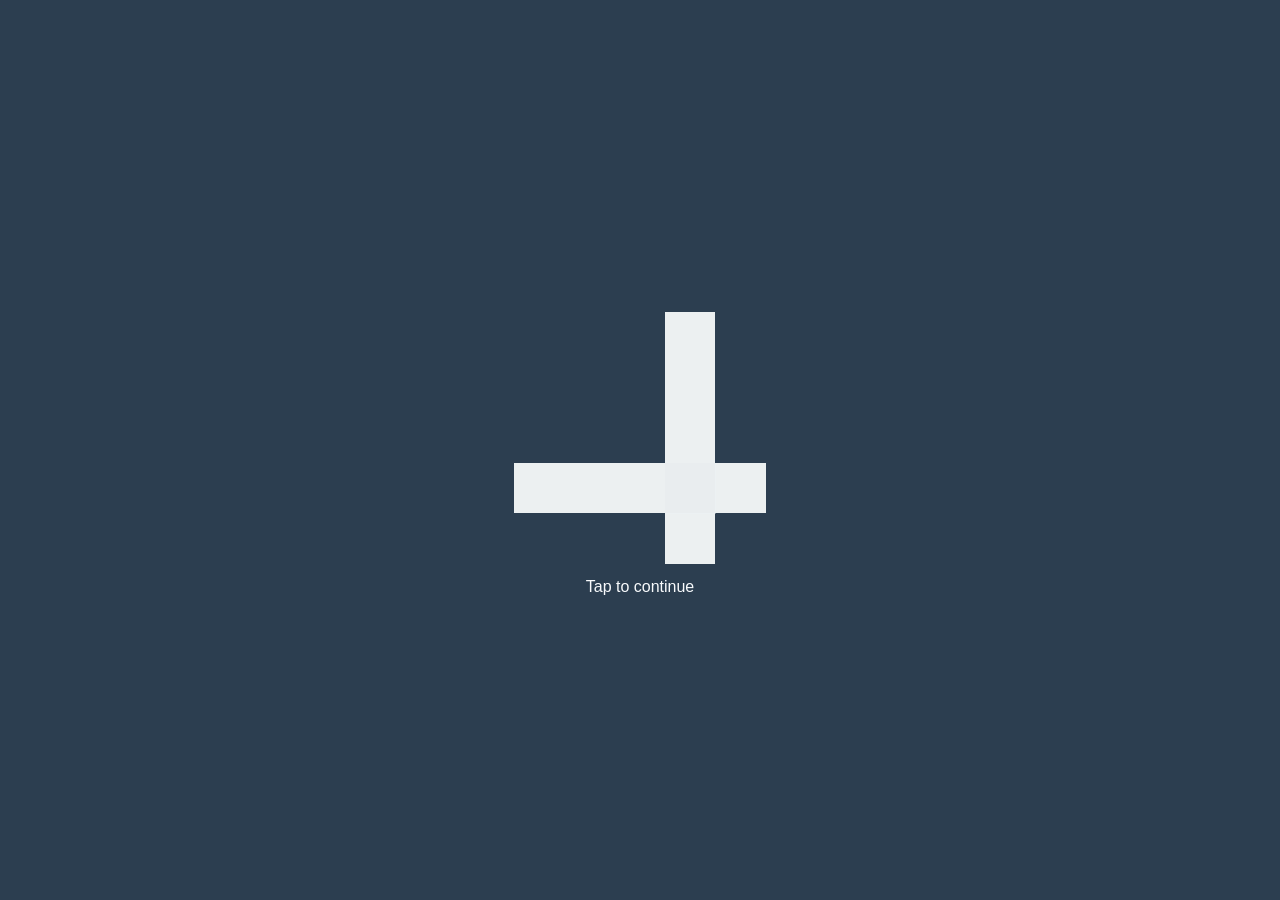
==== commit c03e1468: "Update parity.html" ====
--- a/parity.html
+++ b/parity.html
@@ -2195,8 +2195,9 @@
     ];
 
     const CORE_TUTORIAL_COPY = [
-      ['Tap a cell', 'flips row and column'],
-      ['Match all tiles', 'to win the level'],
+      ['Welcome to Parity', 'Match tiles to the background'],
+      ['Each tap flips', 'its row and column'],
+      ['Use limited taps', 'Clear the board to win'],
     ];
 
     function tutorialPalette(mechanic) {
@@ -2588,6 +2589,12 @@
       animating: false,
       transitioning: false,
       transition: null,
+      showingLoading: false,
+      loadingStart: 0,
+      loadingFrames: null,
+      loadingDismissed: false,
+      loadingFadeStart: 0,
+      loadingTapShown: false,
     };
 
     // Animation State
@@ -2800,6 +2807,23 @@
       return false;
     }
 
+    function getPackSolvedCount(packIndex) {
+      const pack = PACKS[packIndex];
+      const levelCount = getPackLevelCount(pack);
+      if (levelCount === 0) return 0;
+      let completed = 0;
+      for (const key of state.completedLevels) {
+        const parts = key.split(':');
+        if (parts.length !== 2) continue;
+        const idx = parseInt(parts[0], 10);
+        if (idx === packIndex) {
+          completed += 1;
+          if (completed >= levelCount) return levelCount;
+        }
+      }
+      return completed;
+    }
+
     function indexToKey(globalIndex) {
       let remaining = globalIndex;
       for (let p = 0; p < PACKS.length; p++) {
@@ -3158,6 +3182,7 @@
       const solution = [
         { row: 1, col: 1 },
         { row: 3, col: 3 },
+        { row: 0, col: 2 },
       ];
       const grid = buildGridFromSolution(gridSize, solution, { mechanic: 'classic' });
       state.tutorialLevel = {
@@ -3990,6 +4015,7 @@
       if (state.transitioning || state.showingPackSelect || state.showingLevelSelect || state.showingDailySelect || state.showingAchievements || state.showingTutorials) {
         return;
       }
+      if (state.showingLoading) return;
       const cell = screenToGrid(pointerStart.x, pointerStart.y);
       if (cell) {
         pointerDownCell = cell;
@@ -4000,6 +4026,14 @@
     function handlePointerUp(e) {
       e.preventDefault();
       if (!pointerStart) return;
+      if (state.showingLoading) {
+        if (!state.loadingDismissed) {
+          state.loadingDismissed = true;
+          state.loadingFadeStart = performance.now();
+        }
+        pointerStart = null;
+        return;
+      }
 
       const pos = e.changedTouches ?
         { x: e.changedTouches[0].clientX - canvas.getBoundingClientRect().left,
@@ -4077,6 +4111,7 @@
         }
         return;
       }
+      if (state.showingLoading) return;
       if (state.showingPackSelect) {
         const dailyRect = getDailyCardRect();
         if (x >= dailyRect.x && x <= dailyRect.x + dailyRect.w && y >= dailyRect.y && y <= dailyRect.y + dailyRect.h) {
@@ -4253,6 +4288,11 @@
         return;
       }
 
+      const isCoreTutorial = state.tutorialMode && state.tutorialKind === 'core';
+      if (isCoreTutorial) {
+        return;
+      }
+
       // Check control buttons
       const control = getControlHit(x, y);
       if (control === 'levelSelect') {
@@ -4350,6 +4390,7 @@
       // Clear background
       ctx.fillStyle = baseBg;
       ctx.fillRect(0, 0, w, h);
+
 
       if (state.transitioning && state.transition) {
         const outDuration = 360;
@@ -4555,6 +4596,10 @@
       animations = animations.filter(a => now < a.startTime + a.duration);
 
       renderTutorialOverlay(now);
+
+      if (state.showingLoading) {
+        renderLoadingOverlay(now);
+      }
 
       requestAnimationFrame(render);
     }
@@ -4921,6 +4966,7 @@
     }
 
     function renderControls(offsetY = 0, alpha = 1) {
+      if (state.tutorialMode && state.tutorialKind === 'core') return;
       const level = getCurrentLevel();
       const palette = PALETTES[level.palette];
       const w = window.innerWidth;
@@ -5130,13 +5176,11 @@
         ctx.textBaseline = 'top';
         ctx.fillText(pack.title, x + 14, y + 12);
 
-        ctx.fillStyle = hexToRgba(getReadableTextColor(completed ? palette.tileA : palette.tileB), 0.7);
+        ctx.fillStyle = hexToRgba(getReadableTextColor(completed ? palette.tileA : palette.tileB), 0.6);
         ctx.font = '12px -apple-system, BlinkMacSystemFont, sans-serif';
-        ctx.fillText(pack.subtitle, x + 14, y + 34);
-
-        ctx.fillStyle = hexToRgba(getReadableTextColor(completed ? palette.tileA : palette.tileB), 0.6);
-        ctx.font = '11px -apple-system, BlinkMacSystemFont, sans-serif';
-        ctx.fillText(`${getPackLevelCount(pack)} levels`, x + 14, y + layout.cellH - 20);
+        const solvedCount = getPackSolvedCount(i);
+        const totalCount = getPackLevelCount(pack);
+        ctx.fillText(`${solvedCount} / ${totalCount} levels`, x + 14, y + layout.cellH - 24);
 
         if (completed) {
           ctx.strokeStyle = hexToRgba(getReadableTextColor(palette.tileA), 0.6);
@@ -5739,6 +5783,190 @@
       ctx.restore();
     }
 
+    function getLoadingFrames() {
+      if (state.loadingFrames) return state.loadingFrames;
+      const gridSize = 5;
+      const tapSequence = [
+        { row: 1, col: 1 },
+        { row: 3, col: 3 },
+      ];
+      const baseGrid = buildGridFromSolution(gridSize, tapSequence, { mechanic: 'classic' });
+      const stepOne = deepCopy(baseGrid);
+      applyTapToGrid(stepOne, tapSequence[0].row, tapSequence[0].col, gridSize, 'classic', null, null);
+      const stepTwo = deepCopy(stepOne);
+      applyTapToGrid(stepTwo, tapSequence[1].row, tapSequence[1].col, gridSize, 'classic', null, null);
+      state.loadingFrames = { gridSize, frames: [baseGrid, stepOne, stepTwo], taps: tapSequence };
+      return state.loadingFrames;
+    }
+
+    function renderLoadingOverlay(now) {
+      const w = window.innerWidth;
+      const h = window.innerHeight;
+      const palette = PALETTES[0];
+      ctx.save();
+      const stepDuration = 900;
+      const secondTapDelay = 200;
+      const replayDelay = 500;
+      const cycleDuration = stepDuration + secondTapDelay + stepDuration + replayDelay;
+      const fadeDuration = 900;
+      const elapsed = now - state.loadingStart;
+      const fadeT = state.loadingDismissed
+        ? Math.min(1, (now - state.loadingFadeStart) / fadeDuration)
+        : 0;
+      const overlayAlpha = 1 - fadeT;
+      ctx.globalAlpha *= overlayAlpha;
+
+      const frames = getLoadingFrames();
+      const gridSize = frames.gridSize;
+      const iconSize = Math.min(w, h) * 0.28;
+      const cellSize = iconSize / gridSize;
+      const gridX = (w - iconSize) / 2;
+      const gridY = (h - iconSize) / 2 - 12;
+
+      ctx.fillStyle = palette.bg;
+      ctx.fillRect(0, 0, w, h);
+      const cycleTime = elapsed % cycleDuration;
+      const stepOneEnd = stepDuration;
+      const pauseEnd = stepOneEnd + secondTapDelay;
+      const stepTwoEnd = pauseEnd + stepDuration;
+      const phase = cycleTime < stepOneEnd ? 'step1'
+        : (cycleTime < pauseEnd ? 'pause1'
+          : (cycleTime < stepTwoEnd ? 'step2' : 'pause2'));
+      const phaseElapsed = phase === 'step1'
+        ? cycleTime
+        : (phase === 'step2' ? Math.max(0, cycleTime - pauseEnd) : 0);
+      const phaseT = phase === 'step1' || phase === 'step2'
+        ? Math.max(0, Math.min(1, phaseElapsed / stepDuration))
+        : 0;
+      const grid = phase === 'step1' ? frames.frames[0]
+        : (phase === 'pause1' ? frames.frames[1]
+          : (phase === 'step2' ? frames.frames[1] : frames.frames[2]));
+      const nextGrid = phase === 'step1' ? frames.frames[1]
+        : (phase === 'step2' ? frames.frames[2] : grid);
+      if (!state.loadingTapShown && elapsed >= stepDuration) {
+        state.loadingTapShown = true;
+      }
+      const showTap = phase === 'step1' && !state.loadingTapShown;
+      const tapCell = phase === 'step1' ? frames.taps[0] : (phase === 'step2' ? frames.taps[1] : null);
+      const maxRowDist = tapCell ? Math.max(tapCell.col, gridSize - 1 - tapCell.col) : 1;
+      const maxColDist = tapCell ? Math.max(tapCell.row, gridSize - 1 - tapCell.row) : 1;
+      const maxDist = Math.max(1, Math.max(maxRowDist, maxColDist));
+      const waveProgress = easeInOut(phaseT);
+      const wavePulse = Math.sin(phaseT * Math.PI);
+
+      const blendColors = (color1, color2, t) => {
+        const r1 = parseInt(color1.slice(1, 3), 16);
+        const g1 = parseInt(color1.slice(3, 5), 16);
+        const b1 = parseInt(color1.slice(5, 7), 16);
+        const r2 = parseInt(color2.slice(1, 3), 16);
+        const g2 = parseInt(color2.slice(3, 5), 16);
+        const b2 = parseInt(color2.slice(5, 7), 16);
+        const rm = Math.round(r1 + (r2 - r1) * t);
+        const gm = Math.round(g1 + (g2 - g1) * t);
+        const bm = Math.round(b1 + (b2 - b1) * t);
+        return `rgb(${rm},${gm},${bm})`;
+      };
+
+      for (let r = 0; r < gridSize; r++) {
+        for (let c = 0; c < gridSize; c++) {
+          const cell = grid[r][c];
+          const nextCell = nextGrid[r][c];
+          const x = Math.floor(gridX + c * cellSize);
+          const y = Math.floor(gridY + r * cellSize);
+          let displayColor = cell.parity === 0 ? palette.tileA : palette.tileB;
+          if (tapCell && (r === tapCell.row || c === tapCell.col)) {
+            const dist = r === tapCell.row ? Math.abs(c - tapCell.col) : Math.abs(r - tapCell.row);
+            const start = dist / maxDist;
+            const span = 0.22;
+            const localT = Math.max(0, Math.min(1, (waveProgress - start) / span));
+            const prevColor = cell.parity === 0 ? palette.tileA : palette.tileB;
+            const nextColor = nextCell.parity === 0 ? palette.tileA : palette.tileB;
+            if (prevColor !== nextColor) {
+              displayColor = blendColors(prevColor, nextColor, localT);
+            }
+          }
+          ctx.fillStyle = displayColor;
+          ctx.fillRect(x, y, Math.ceil(cellSize), Math.ceil(cellSize));
+        }
+      }
+
+      if (tapCell) {
+        const pulse = Math.sin(phaseT * Math.PI);
+        const inset = cellSize * (0.08 + 0.05 * pulse);
+        const x = gridX + tapCell.col * cellSize;
+        const y = gridY + tapCell.row * cellSize;
+        if (showTap) {
+          ctx.strokeStyle = hexToRgba(palette.tileB, 0.75);
+          ctx.lineWidth = Math.max(2, cellSize * 0.12);
+          ctx.strokeRect(x + inset, y + inset, cellSize - inset * 2, cellSize - inset * 2);
+
+          const pressT = Math.min(1, phaseT / 0.5);
+          const pressRadius = cellSize * (0.24 - pressT * 0.08);
+          const pressAlpha = 0.6 * (1 - pressT);
+          ctx.beginPath();
+          ctx.arc(x + cellSize / 2, y + cellSize / 2, pressRadius, 0, Math.PI * 2);
+          ctx.fillStyle = hexToRgba(palette.tileB, pressAlpha);
+          ctx.fill();
+        }
+
+        const wavePos = Math.min(maxDist + 0.5, waveProgress * (maxDist + 0.5));
+        const band = 0.5;
+
+        const drawWaveCell = (r, c, dist) => {
+          const delta = Math.abs(dist - wavePos);
+          if (delta > band) return;
+          const intensity = (1 - delta / band) * (0.4 + 0.6 * wavePulse);
+          ctx.fillStyle = hexToRgba(palette.tileB, 0.15 + 0.35 * intensity);
+          const fx = Math.floor(gridX + c * cellSize);
+          const fy = Math.floor(gridY + r * cellSize);
+          ctx.fillRect(fx, fy, Math.ceil(cellSize), Math.ceil(cellSize));
+        };
+
+        for (let c = 0; c < gridSize; c++) {
+          const dist = Math.abs(c - tapCell.col);
+          drawWaveCell(tapCell.row, c, dist);
+        }
+        for (let r = 0; r < gridSize; r++) {
+          const dist = Math.abs(r - tapCell.row);
+          if (r === tapCell.row) continue;
+          drawWaveCell(r, tapCell.col, dist);
+        }
+
+        // Fill-up trail along row/column as the wave passes
+        const fillAlpha = 0.08 + 0.18 * wavePulse;
+        ctx.fillStyle = hexToRgba(palette.tileB, fillAlpha);
+        for (let c = 0; c < gridSize; c++) {
+          const dist = Math.abs(c - tapCell.col);
+          if (dist <= wavePos) {
+            const fx = Math.floor(gridX + c * cellSize);
+            const fy = Math.floor(gridY + tapCell.row * cellSize);
+            ctx.fillRect(fx, fy, Math.ceil(cellSize), Math.ceil(cellSize));
+          }
+        }
+        for (let r = 0; r < gridSize; r++) {
+          if (r === tapCell.row) continue;
+          const dist = Math.abs(r - tapCell.row);
+          if (dist <= wavePos) {
+            const fx = Math.floor(gridX + tapCell.col * cellSize);
+            const fy = Math.floor(gridY + r * cellSize);
+            ctx.fillRect(fx, fy, Math.ceil(cellSize), Math.ceil(cellSize));
+          }
+        }
+      }
+
+      ctx.fillStyle = '#f8fafc';
+      ctx.font = '16px -apple-system, BlinkMacSystemFont, sans-serif';
+      ctx.textAlign = 'center';
+      ctx.textBaseline = 'middle';
+      ctx.fillText('Tap to continue', w / 2, gridY + iconSize + 24);
+
+      ctx.restore();
+
+      if (state.loadingDismissed && fadeT >= 1) {
+        state.showingLoading = false;
+      }
+    }
+
     // ============================================
     // INITIALIZATION
     // ============================================
@@ -5753,6 +5981,12 @@
       if (!state.stats) state.stats = createDefaultStats();
       if (!state.daily) state.daily = createDefaultDaily();
       ensureDailyState();
+      state.showingLoading = true;
+      state.loadingStart = performance.now();
+      state.loadingFrames = null;
+      state.loadingDismissed = false;
+      state.loadingFadeStart = 0;
+      state.loadingTapShown = false;
       updateAchievements();
       state.currentPack = 0;
       state.currentLevel = 0;
